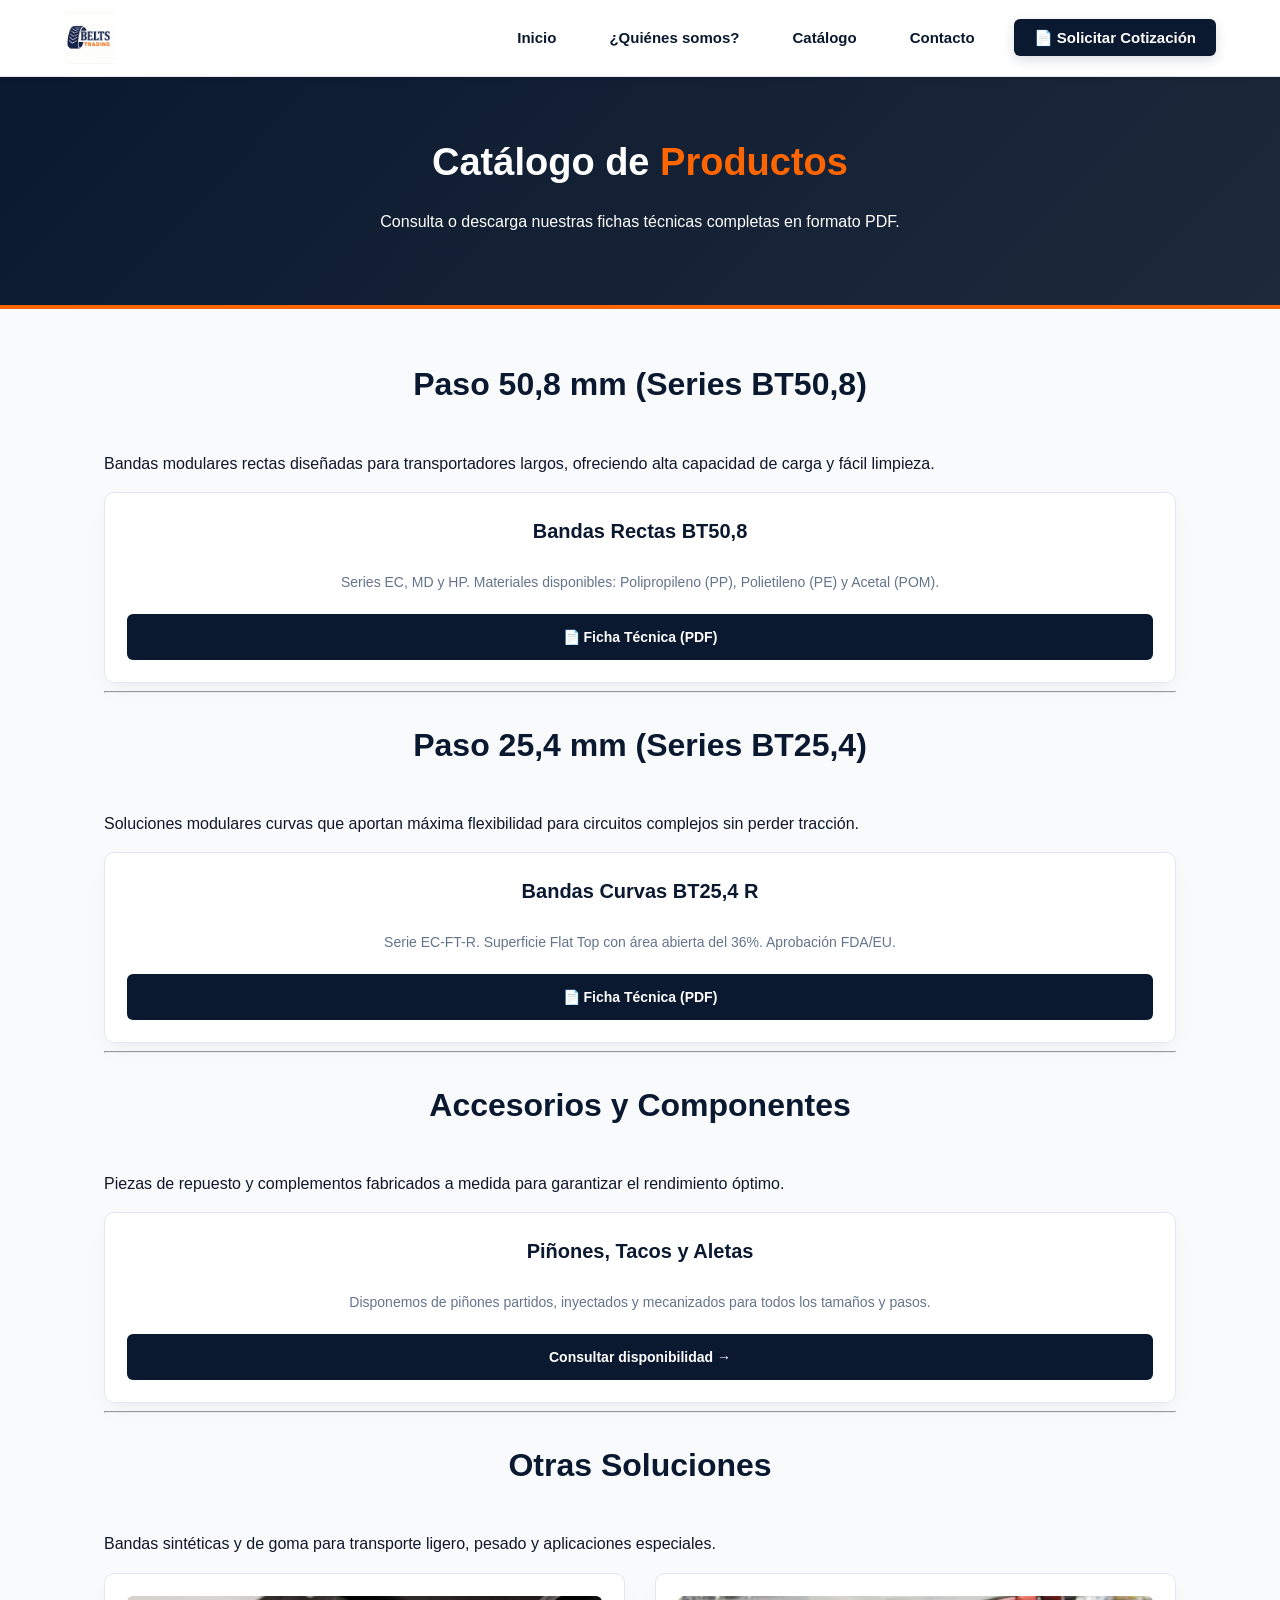
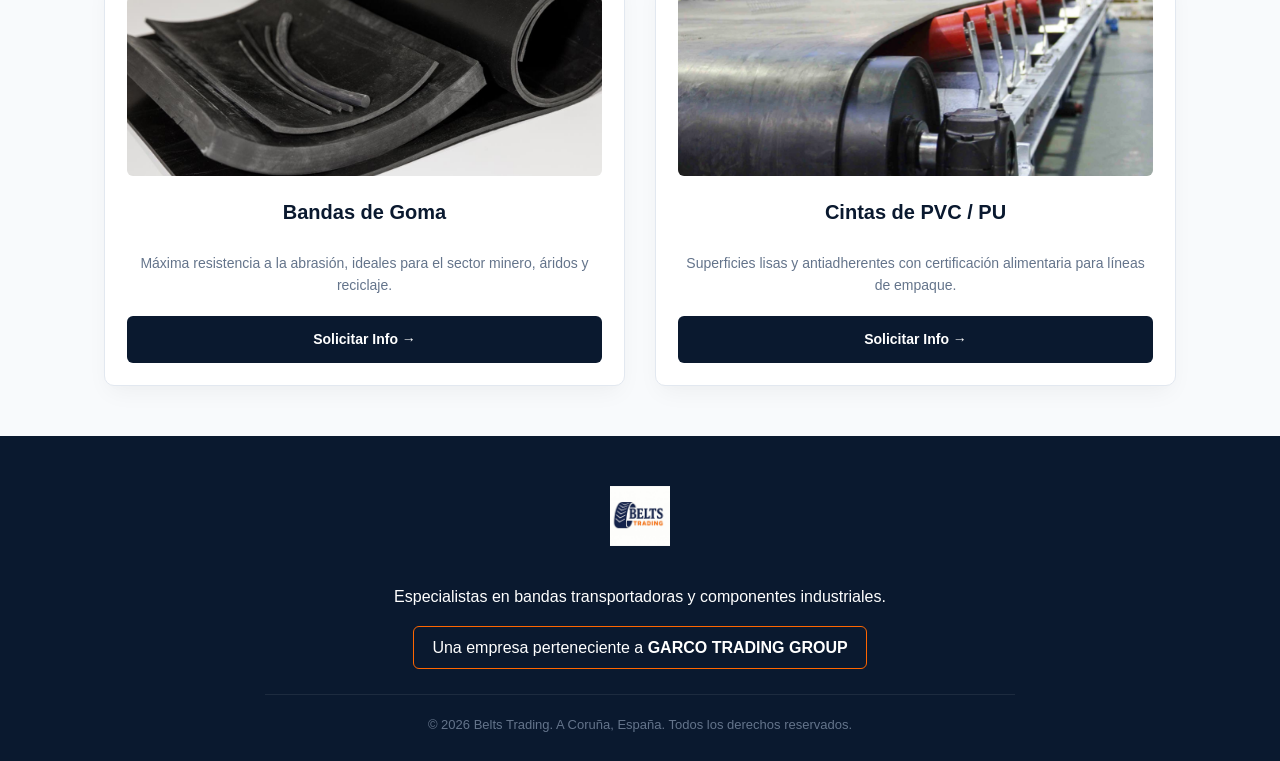
==== catalogo.html @ e022032a "add images" ====
<!DOCTYPE html>
<html lang="es">
<head>
    <meta charset="UTF-8">
    <meta name="viewport" content="width=device-width, initial-scale=1.0">
    <title>Catálogo | Belts Trading</title>
    <link rel="stylesheet" href="styles.css">
</head>
<body>

    <header id="cabecera">
        <a href="index.html" class="logo" title="Ir a Inicio">
            <img src="images/logo belts.jpeg" alt="Belts Trading - Ir a Inicio">
        </a>
        
        <button class="menu-toggle" id="menuToggle" aria-label="Abrir menú">☰</button>

        <nav id="navMenu">
            <ul>
                <li><a href="index.html">Inicio</a></li>
                <li><a href="nosotros.html">¿Quiénes somos?</a></li>
                <li><a href="catalogo.html">Catálogo</a></li>
                <li><a href="contacto.html">Contacto</a></li>
                <li><a href="contacto.html" class="btn-header">📄 Solicitar Cotización</a></li>
            </ul>
        </nav>
    </header>

    <div class="banner-interno">
        <h1>Catálogo de <span>Productos</span></h1>
        <p>Consulta o descarga nuestras fichas técnicas completas en formato PDF.</p>
    </div>

    <main class="contenedor-catalogo">
        
        <div class="seccion-categoria">
            <div class="cabecera-categoria">
                <h2>Paso <span>50,8 mm</span> (Series BT50,8)</h2>
                <p>Bandas modulares rectas diseñadas para transportadores largos, ofreciendo alta capacidad de carga y fácil limpieza.</p>
            </div>
            
            <div class="carrusel">
                <div class="tarjeta-categoria">
                    <div class="img-categoria" style="background-image: url('images/banda.jpg');"></div>
                    <h3>Bandas Rectas BT50,8</h3>
                    <p>Series EC, MD y HP. Materiales disponibles: Polipropileno (PP), Polietileno (PE) y Acetal (POM).</p>
                    <a href="pdf/BANDAS MODULARES RECTAS.pdf" target="_blank" class="btn-pdf">
                        📄 Ficha Técnica (PDF)
                    </a>
                </div>
            </div>
        </div>

        <hr class="separador-catalogo">

        <div class="seccion-categoria">
            <div class="cabecera-categoria">
                <h2>Paso <span>25,4 mm</span> (Series BT25,4)</h2>
                <p>Soluciones modulares curvas que aportan máxima flexibilidad para circuitos complejos sin perder tracción.</p>
            </div>
            
            <div class="carrusel">
                <div class="tarjeta-categoria">
                    <div class="img-categoria" style="background-image: url('images/nastri-curvilinei.jpg');"></div>
                    <h3>Bandas Curvas BT25,4 R</h3>
                    <p>Serie EC-FT-R. Superficie Flat Top con área abierta del 36%. Aprobación FDA/EU.</p>
                    <a href="pdf/CATALOGO BANDAS MODULARES CURVAS.pdf" target="_blank" class="btn-pdf">
                        📄 Ficha Técnica (PDF)
                    </a>
                </div>
            </div>
        </div>

        <hr class="separador-catalogo">

        <div class="seccion-categoria">
            <div class="cabecera-categoria">
                <h2>Accesorios y <span>Componentes</span></h2>
                <p>Piezas de repuesto y complementos fabricados a medida para garantizar el rendimiento óptimo.</p>
            </div>
            
            <div class="carrusel">
                <div class="tarjeta-categoria">
                    <div class="img-categoria" style="background-image: url('images/1651144392.jpg');"></div>
                    <h3>Piñones, Tacos y Aletas</h3>
                    <p>Disponemos de piñones partidos, inyectados y mecanizados para todos los tamaños y pasos.</p>
                    <a href="contacto.html" class="btn-pdf">Consultar disponibilidad &rarr;</a>
                </div>
            </div>
        </div>
        <hr class="separador-catalogo">

        <div class="seccion-categoria">
            <div class="cabecera-categoria">
                <h2>Otras <span>Soluciones</span></h2>
                <p>Bandas sintéticas y de goma para transporte ligero, pesado y aplicaciones especiales.</p>
            </div>
            
            <div class="carrusel">
                <div class="tarjeta-categoria">
                    <div class="contenedor-img-tarjeta">
                        <img src="images/image (6).jpeg" alt="Bandas Especiales 1">

                    </div>
                    <h3>Bandas de Goma</h3>
                    <p>Máxima resistencia a la abrasión, ideales para el sector minero, áridos y reciclaje.</p>
                    <a href="contacto.html" class="btn-pdf">Solicitar Info &rarr;</a>
                </div>

                <div class="tarjeta-categoria">
                    <div class="contenedor-img-tarjeta">
                        <img src="images/image (7).png" alt="Bandas Especiales 2">
                    </div>
                    <h3>Cintas de PVC / PU</h3>
                    <p>Superficies lisas y antiadherentes con certificación alimentaria para líneas de empaque.</p>
                    <a href="contacto.html" class="btn-pdf">Solicitar Info &rarr;</a>
                </div>
            </div>
        </div>

    </main>

    <script src="main.js"></script>

    <footer>
        <div class="footer-contenido">
            <div class="footer-logo">
                <img src="images/logo belts.jpeg" alt="Belts Trading Logo">
            </div>
            <p>Especialistas en bandas transportadoras y componentes industriales.</p>
            <div class="footer-garco">
                Una empresa perteneciente a <strong>GARCO TRADING GROUP</strong>
            </div>
            <div class="footer-legal">
                &copy; 2026 Belts Trading. A Coruña, España. Todos los derechos reservados.
            </div>
        </div>
    </footer>
</body>
</html>
---- styles.css ----
/* ==============================================
   BELTS TRADING - ESTILOS CORPORATIVOS B2B (2026)
   ============================================== */

/* 1. VARIABLES DE COLOR Y CONFIGURACIÓN GLOBAL */
:root {
    --azul-primario: #0a192f;
    --azul-secundario: #1e293b;
    --naranja: #ff6600;
    --naranja-hover: #e65c00;
    --verde-wa: #25D366;
    --verde-wa-hover: #128C7E;
    --gris-fondo: #f8fafc;
    --gris-card: #ffffff;
    --gris-borde: #e2e8f0;
    --texto-oscuro: #0f172a;
    --texto-mutado: #64748b;
    --sombra-suave: 0 10px 25px -5px rgba(0, 0, 0, 0.05), 0 8px 10px -6px rgba(0, 0, 0, 0.01);
    --sombra-tarjeta: 0 15px 30px -10px rgba(10, 25, 47, 0.08);
}

* {
    box-sizing: border-box;
}

html {
    scroll-behavior: smooth;
}

body {
    margin: 0;
    padding: 0;
    font-family: 'Segoe UI', -apple-system, BlinkMacSystemFont, Roboto, Oxygen, Ubuntu, Cantarell, sans-serif;
    background-color: var(--gris-fondo);
    color: var(--texto-oscuro);
    line-height: 1.6;
}

/* ==============================================
   2. CABECERA Y NAVEGACIÓN (HEADER)
   ============================================== */
header, #cabecera {
    background-color: #ffffff;
    position: sticky;
    top: 0;
    z-index: 1000;
    display: flex;
    justify-content: space-between;
    align-items: center;
    padding: 12px 5%;
    box-shadow: 0 2px 15px rgba(0, 0, 0, 0.06);
    border-bottom: 1px solid var(--gris-borde);
}

.logo {
    display: flex;
    align-items: center;
    text-decoration: none;
    outline: none;
}

.logo img {
    height: 52px;
    width: auto;
    object-fit: contain;
    border-radius: 4px;
    transition: transform 0.2s ease, opacity 0.2s ease;
}

.logo:hover img {
    transform: scale(1.03);
    opacity: 0.95;
}

nav ul {
    list-style: none;
    display: flex;
    gap: 25px;
    margin: 0;
    padding: 0;
    align-items: center;
}

nav a {
    text-decoration: none;
    color: var(--azul-primario);
    font-weight: 600;
    font-size: 15px;
    padding: 8px 14px;
    border-radius: 6px;
    transition: all 0.2s ease;
}

nav a:hover {
    color: var(--naranja);
    background-color: rgba(255, 102, 0, 0.06);
}

nav a.activo {
    color: var(--naranja);
    font-weight: 700;
    background-color: rgba(255, 102, 0, 0.08);
}

.btn-header {
    background-color: var(--azul-primario) !important;
    color: #ffffff !important;
    font-weight: 700 !important;
    padding: 10px 20px !important;
    border-radius: 6px;
    box-shadow: 0 4px 12px rgba(10, 25, 47, 0.15);
}

.btn-header:hover {
    background-color: var(--azul-secundario) !important;
    transform: translateY(-1px);
}

.menu-toggle {
    display: none;
    background: none;
    border: none;
    font-size: 26px;
    color: var(--azul-primario);
    cursor: pointer;
}

/* ==============================================
   3. SECCIÓN HERO / BANNER PRINCIPAL DINÁMICO
   ============================================== */
.hero {
    position: relative;
    background-color: var(--azul-primario);
    background-image: linear-gradient(135deg, rgba(10, 25, 47, 0.90) 0%, rgba(10, 25, 47, 0.65) 100%), url('images/ChatGPT Image 30 jul 2026, 13_36_17.png');
    background-size: cover;
    background-position: center;
    background-repeat: no-repeat;
    color: #ffffff;
    padding: 110px 5%;
    min-height: 520px;
    display: flex;
    align-items: center;
    box-shadow: inset 0 10px 20px rgba(0, 0, 0, 0.3);
}

.hero-contenido {
    max-width: 750px;
    position: relative;
    z-index: 2;
}

.hero h1 {
    font-size: 44px;
    font-weight: 800;
    margin: 0 0 20px 0;
    line-height: 1.2;
    letter-spacing: -0.5px;
    text-shadow: 0 2px 4px rgba(0, 0, 0, 0.3);
}

.hero h1 span {
    color: var(--naranja);
}

.hero p {
    font-size: 18px;
    margin-bottom: 35px;
    color: #e2e8f0;
    line-height: 1.6;
    text-shadow: 0 1px 2px rgba(0, 0, 0, 0.3);
}

.botones-hero {
    display: flex;
    gap: 15px;
    flex-wrap: wrap;
}

/* ==============================================
   4. BOTONES GLOBALES Y BANNER INTERNO
   ============================================== */
.btn-principal {
    background-color: var(--naranja);
    color: #ffffff;
    font-weight: 700;
    font-size: 16px;
    padding: 14px 28px;
    border-radius: 8px;
    text-decoration: none;
    transition: all 0.25s ease;
    box-shadow: 0 4px 15px rgba(255, 102, 0, 0.25);
    display: inline-block;
    border: none;
    cursor: pointer;
}

.btn-principal:hover {
    background-color: var(--naranja-hover);
    transform: translateY(-2px);
    box-shadow: 0 6px 20px rgba(255, 102, 0, 0.35);
}

.btn-secundario {
    background-color: transparent;
    color: #ffffff;
    border: 2px solid #ffffff;
    padding: 12px 28px;
    font-weight: 700;
    border-radius: 8px;
    text-decoration: none;
    transition: all 0.25s ease;
    display: inline-block;
}

.btn-secundario:hover {
    background-color: rgba(255, 255, 255, 0.12);
}

.banner-interno {
    background: linear-gradient(135deg, var(--azul-primario) 0%, var(--azul-secundario) 100%);
    color: #ffffff;
    text-align: center;
    padding: 55px 20px;
    border-bottom: 4px solid var(--naranja);
}

.banner-interno h1 {
    font-size: 38px;
    font-weight: 800;
    margin: 0 0 10px 0;
}

.banner-interno h1 span {
    color: var(--naranja);
}

/* ==============================================
   5. CARACTERÍSTICAS (SERVICIOS)
   ============================================== */
.caracteristicas {
    display: grid;
    grid-template-columns: repeat(auto-fit, minmax(250px, 1fr));
    gap: 25px;
    padding: 60px 5%;
    max-width: 1200px;
    margin: 0 auto;
}

.feature-box {
    background: #ffffff;
    padding: 30px;
    border-radius: 10px;
    box-shadow: var(--sombra-suave);
    border-top: 4px solid var(--naranja);
    border: 1px solid var(--gris-borde);
    text-align: center;
    transition: transform 0.3s ease;
}

.feature-box:hover {
    transform: translateY(-5px);
}

.feature-box h3 {
    color: var(--azul-primario);
    font-size: 20px;
    margin-top: 0;
    margin-bottom: 12px;
}

.feature-box p {
    color: var(--texto-mutado);
    margin: 0;
    font-size: 15px;
}

/* ==============================================
   6. CATÁLOGO Y TARJETAS DE IMÁGENES
   ============================================== */
.catalogo-destacado, .contenedor-catalogo {
    max-width: 1200px;
    margin: 50px auto;
    padding: 0 5%;
}

.catalogo-destacado h2, .cabecera-categoria h2 {
    color: var(--azul-primario);
    font-size: 32px;
    font-weight: 800;
    text-align: center;
    margin-bottom: 40px;
}

.carrusel {
    display: grid;
    grid-template-columns: repeat(auto-fit, minmax(260px, 1fr));
    gap: 30px;
}

.tarjeta-categoria {
    background: #ffffff;
    border: 1px solid var(--gris-borde);
    border-radius: 10px;
    padding: 22px;
    box-shadow: var(--sombra-suave);
    display: flex;
    flex-direction: column;
    text-align: center;
    transition: all 0.3s ease;
}

.tarjeta-categoria:hover {
    transform: translateY(-6px);
    box-shadow: var(--sombra-tarjeta);
}

.contenedor-img-tarjeta {
    width: 100%;
    height: 180px;
    border-radius: 6px;
    overflow: hidden;
    background-color: var(--gris-fondo);
    margin-bottom: 20px;
}

.contenedor-img-tarjeta img {
    width: 100%;
    height: 100%;
    object-fit: cover;
    transition: transform 0.3s ease;
}

.tarjeta-categoria:hover .contenedor-img-tarjeta img {
    transform: scale(1.05);
}

.tarjeta-categoria h3 {
    color: var(--azul-primario);
    font-size: 20px;
    margin: 0 0 10px 0;
}

.tarjeta-categoria p {
    color: var(--texto-mutado);
    font-size: 14px;
    flex-grow: 1;
    margin-bottom: 20px;
}

.btn-pdf {
    display: inline-block;
    background-color: var(--azul-primario);
    color: #ffffff;
    padding: 12px 18px;
    border-radius: 6px;
    text-decoration: none;
    font-weight: 700;
    font-size: 14px;
    transition: background-color 0.25s ease;
}

.btn-pdf:hover {
    background-color: var(--naranja);
}

/* ==============================================
   7. CONTACTO (FORMULARIO E INFO)
   ============================================== */
.contenedor-contacto {
    max-width: 1150px;
    margin: 50px auto;
    padding: 0 20px;
    display: grid;
    grid-template-columns: 1fr 1.15fr;
    gap: 40px;
}

.info-contacto, .formulario-contacto {
    background: #ffffff;
    padding: 35px;
    border-radius: 12px;
    border: 1px solid var(--gris-borde);
    box-shadow: var(--sombra-suave);
}

.info-contacto h2, .formulario-contacto h2 {
    color: var(--azul-primario);
    margin-top: 0;
}

.lista-contacto li {
    padding: 12px 16px;
    background-color: var(--gris-fondo);
    border-radius: 8px;
    margin-bottom: 14px;
    list-style: none;
}

.btn-whatsapp {
    display: block;
    background-color: var(--verde-wa);
    color: #ffffff;
    text-align: center;
    padding: 15px;
    border-radius: 8px;
    text-decoration: none;
    font-weight: bold;
    margin-top: 20px;
}

.grupo-input {
    margin-bottom: 20px;
}

.grupo-input label {
    display: block;
    font-weight: bold;
    margin-bottom: 8px;
    color: var(--azul-primario);
}

.grupo-input input, .grupo-input textarea {
    width: 100%;
    padding: 14px;
    border: 1.5px solid var(--gris-borde);
    border-radius: 8px;
    font-family: inherit;
}

/* ==============================================
   8. PIE DE PÁGINA (FOOTER)
   ============================================== */
footer {
    background-color: var(--azul-primario);
    color: #ffffff;
    text-align: center;
    padding: 50px 20px 25px 20px;
    margin-top: 50px;
}

.footer-contenido {
    max-width: 750px;
    margin: 0 auto;
}

.footer-logo img {
    height: 60px;
    margin-bottom: 15px;
}

.footer-garco {
    display: inline-block;
    border: 1px solid var(--naranja);
    padding: 8px 18px;
    border-radius: 6px;
    margin-bottom: 25px;
}

.footer-garco strong {
    color: #ffffff;
}

.footer-legal {
    border-top: 1px solid rgba(255, 255, 255, 0.08);
    padding-top: 20px;
    font-size: 13px;
    color: #64748b;
}

/* ==============================================
   9. RESPONSIVE (MÓVILES)
   ============================================== */
@media (max-width: 768px) {
    .menu-toggle { display: block; }
    
    nav {
        display: none;
        position: absolute;
        top: 100%;
        left: 0;
        width: 100%;
        background-color: #ffffff;
        padding: 20px 0;
        box-shadow: 0 10px 20px rgba(0,0,0,0.1);
    }
    
    nav.activo { display: block; }
    nav ul { flex-direction: column; gap: 15px; }
    
    .hero { padding: 60px 20px; text-align: center; }
    .hero h1 { font-size: 32px; }
    .botones-hero { justify-content: center; }
    
    .contenedor-contacto { grid-template-columns: 1fr; }
}
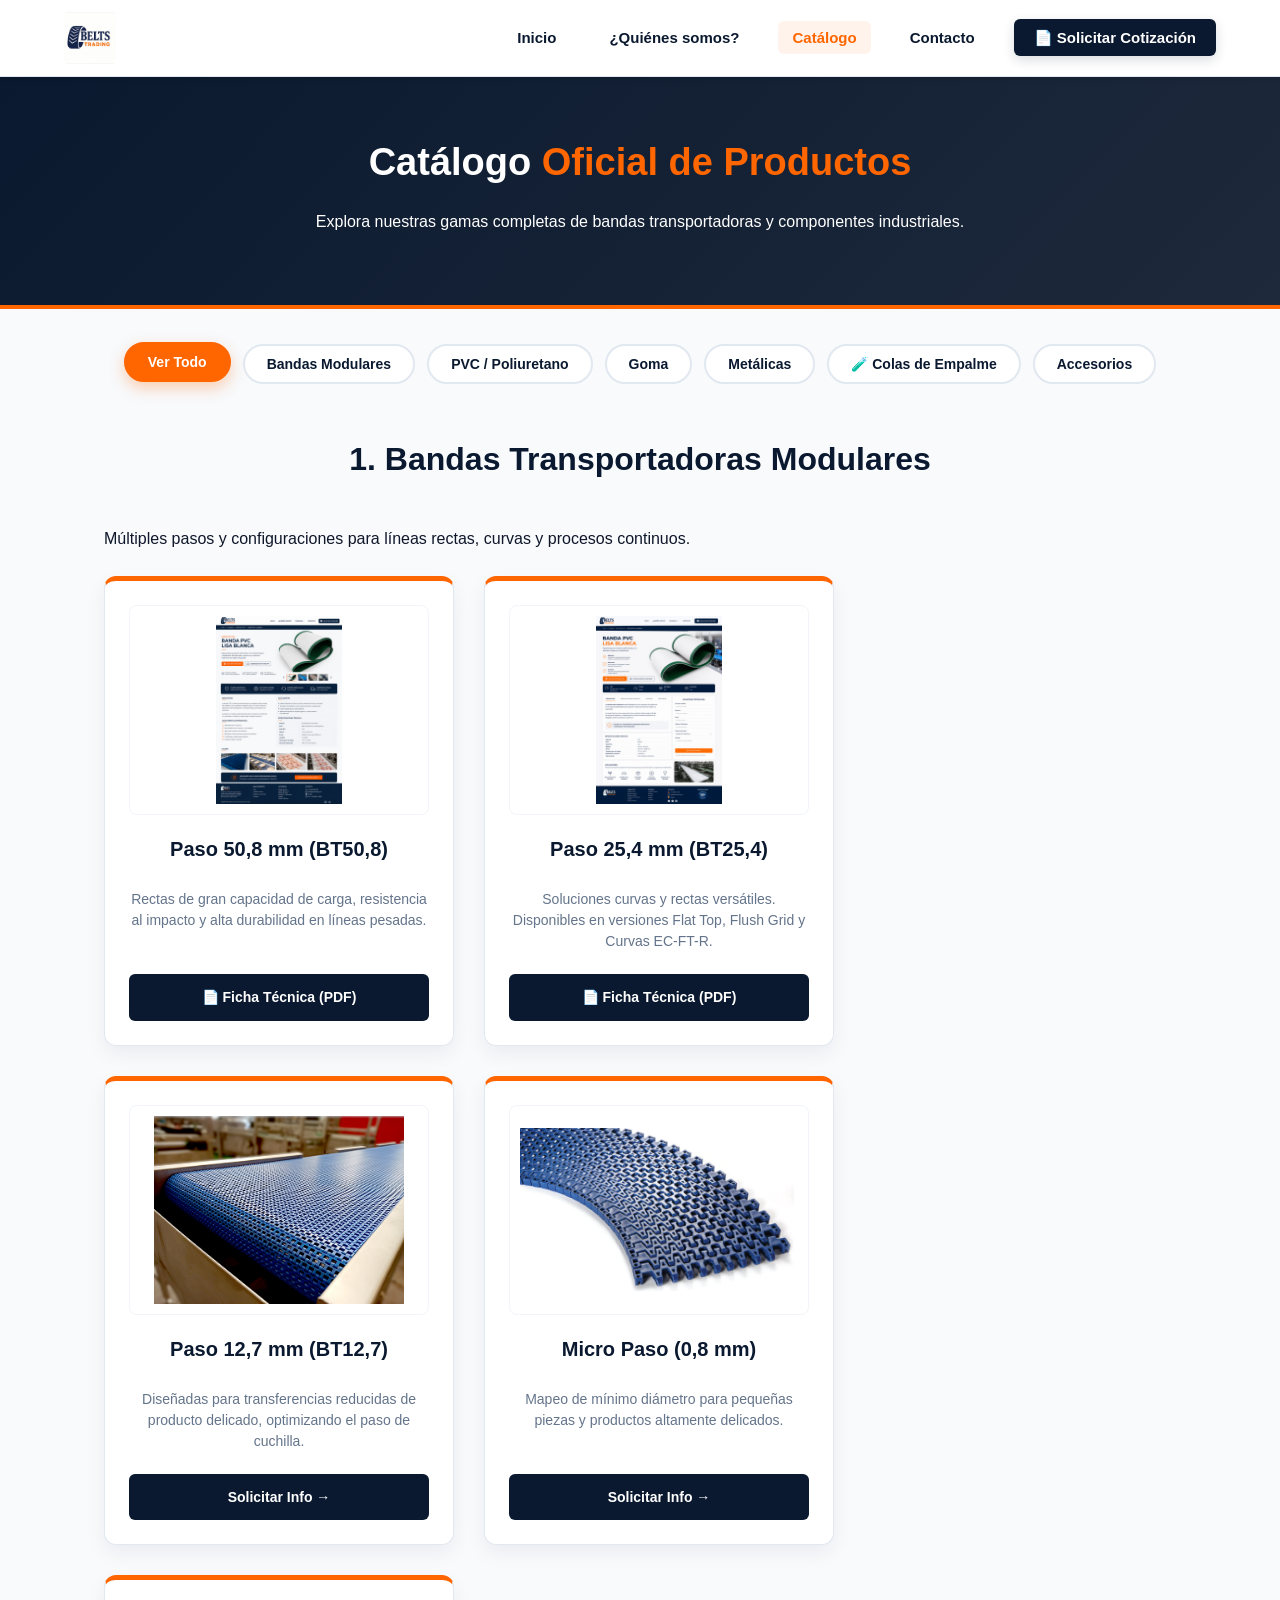
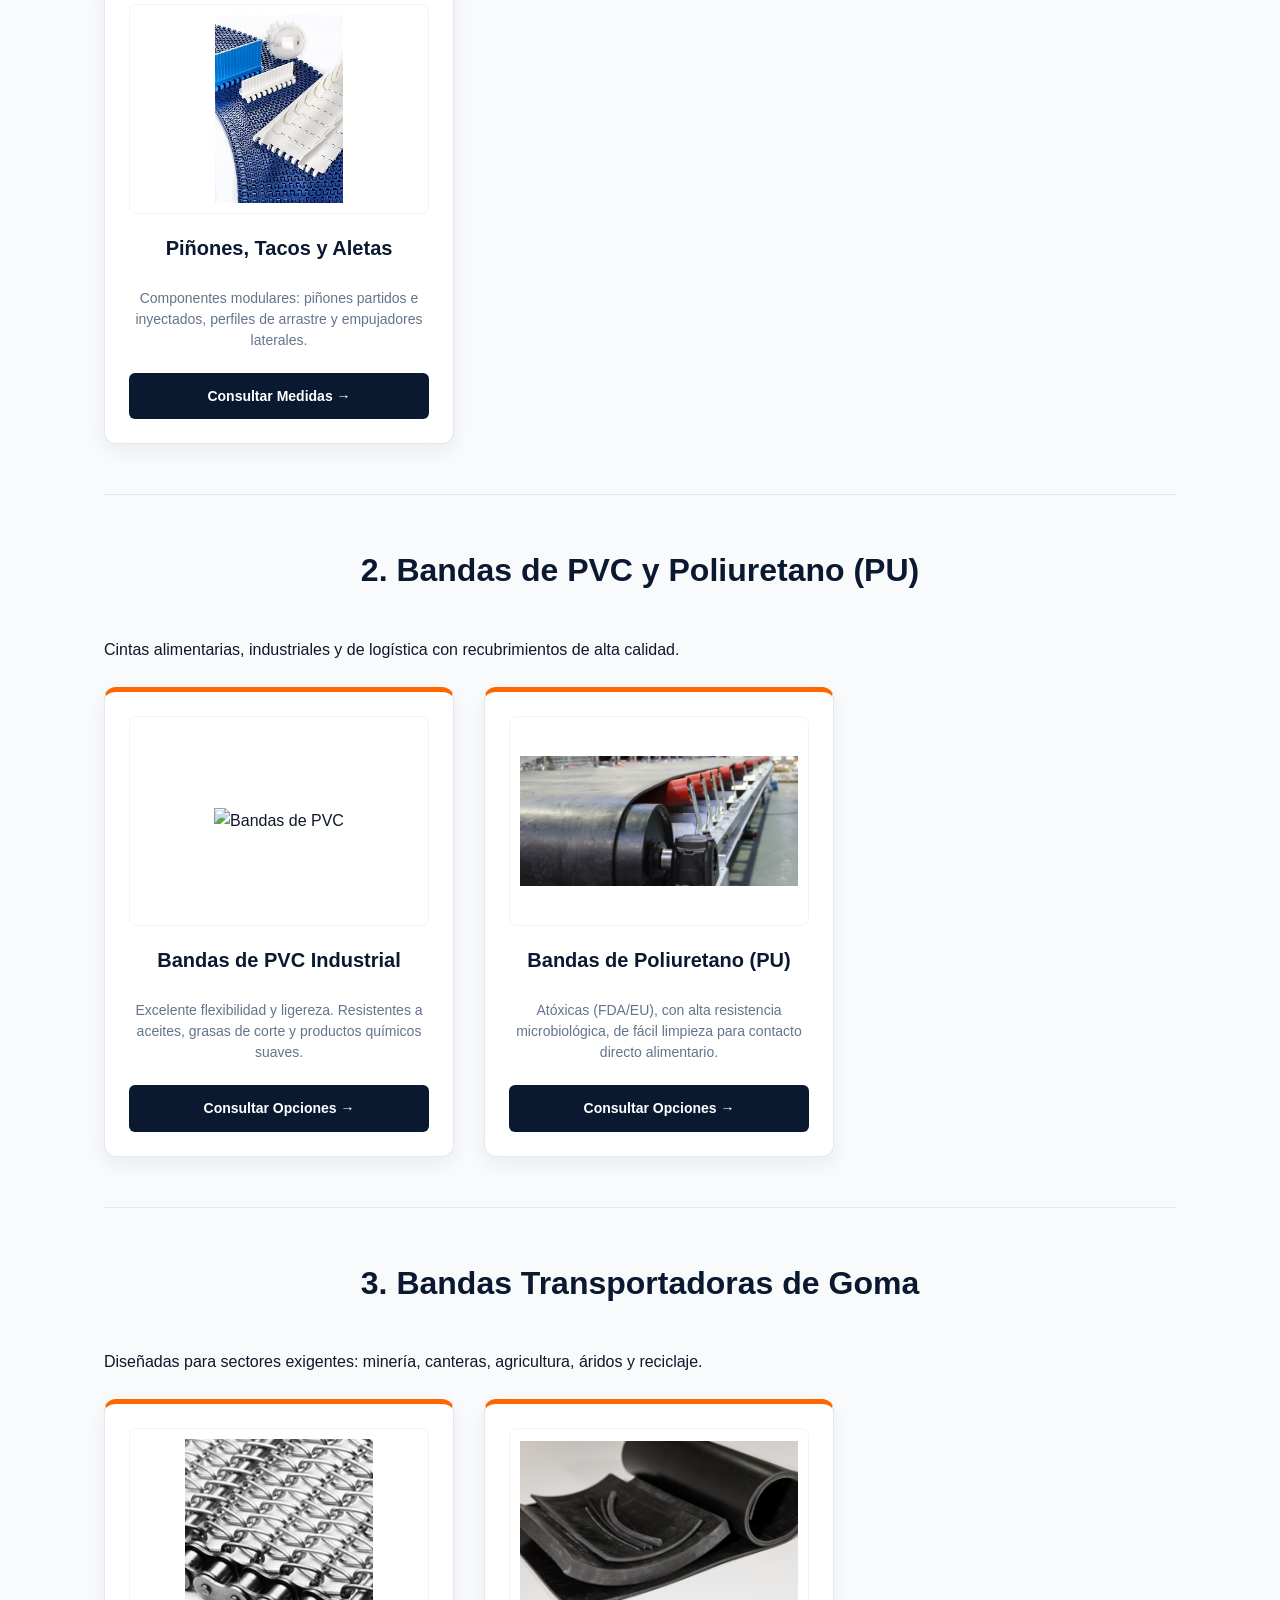
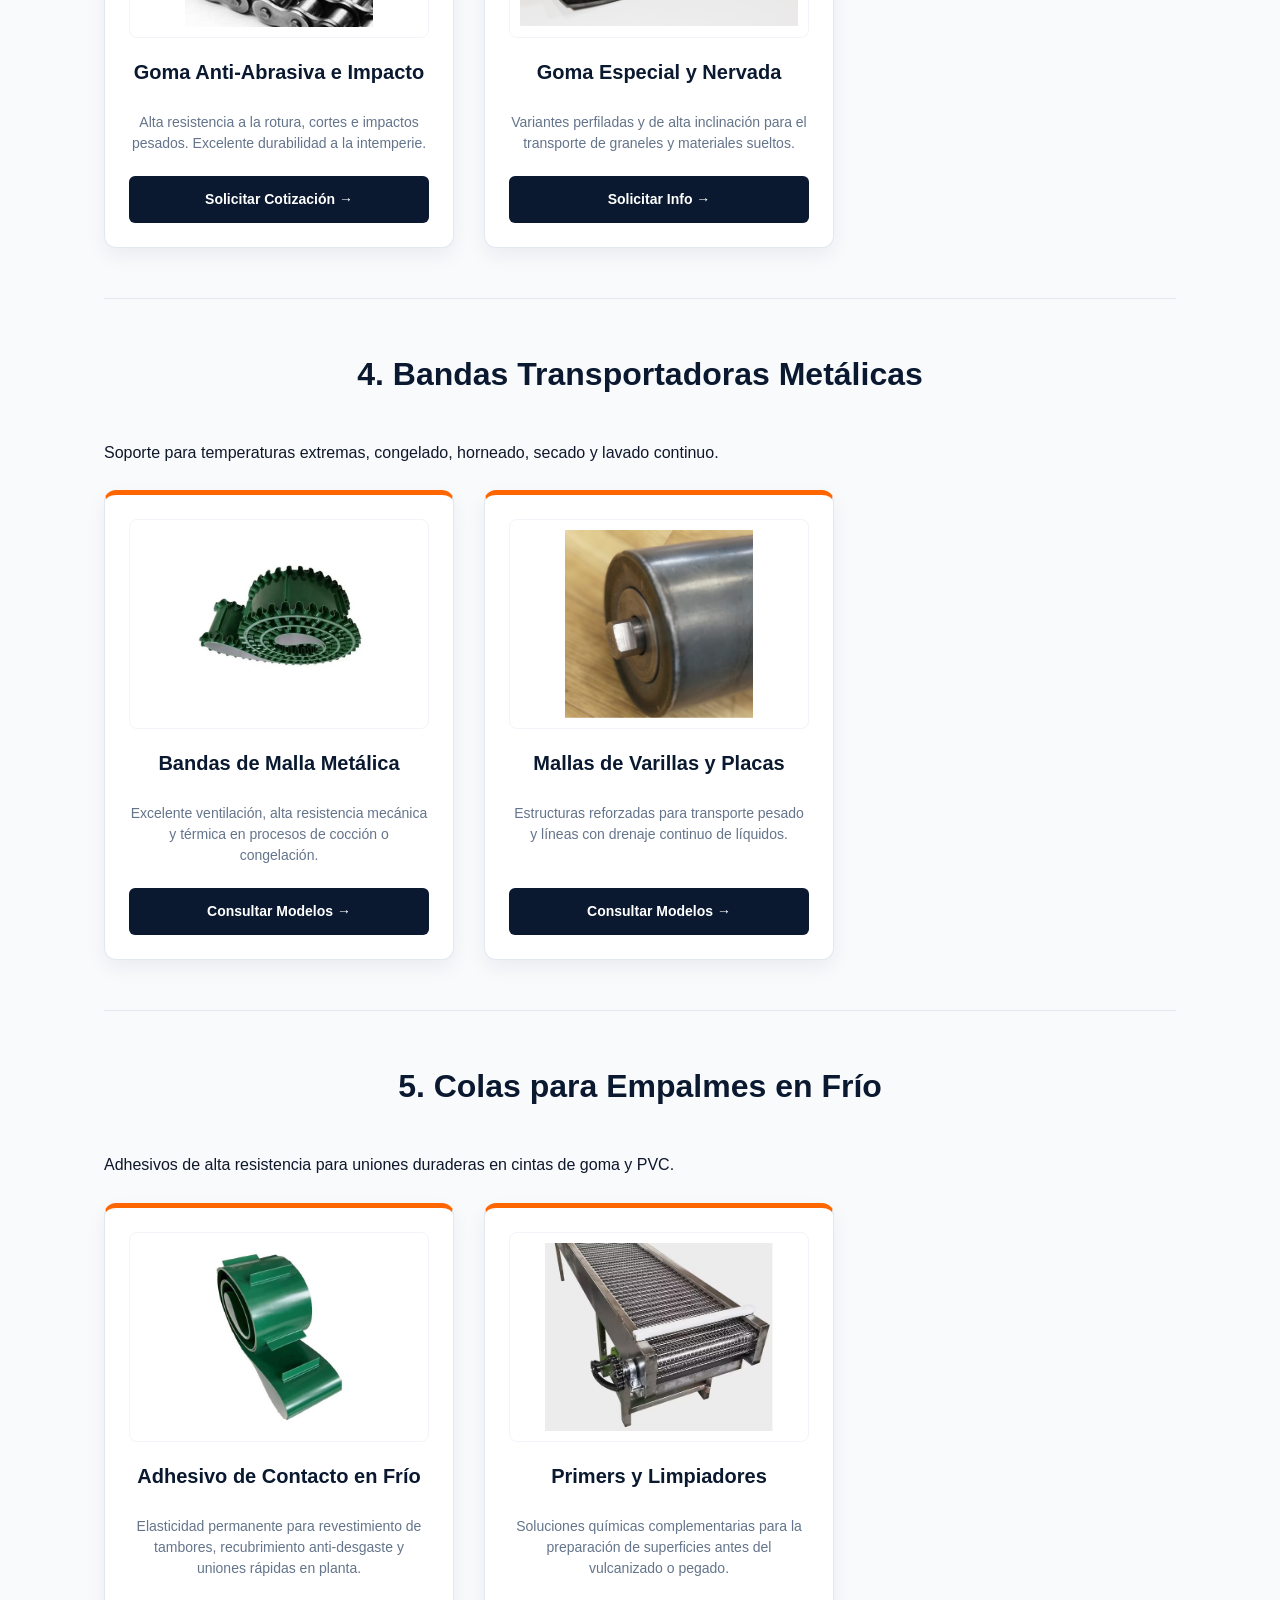
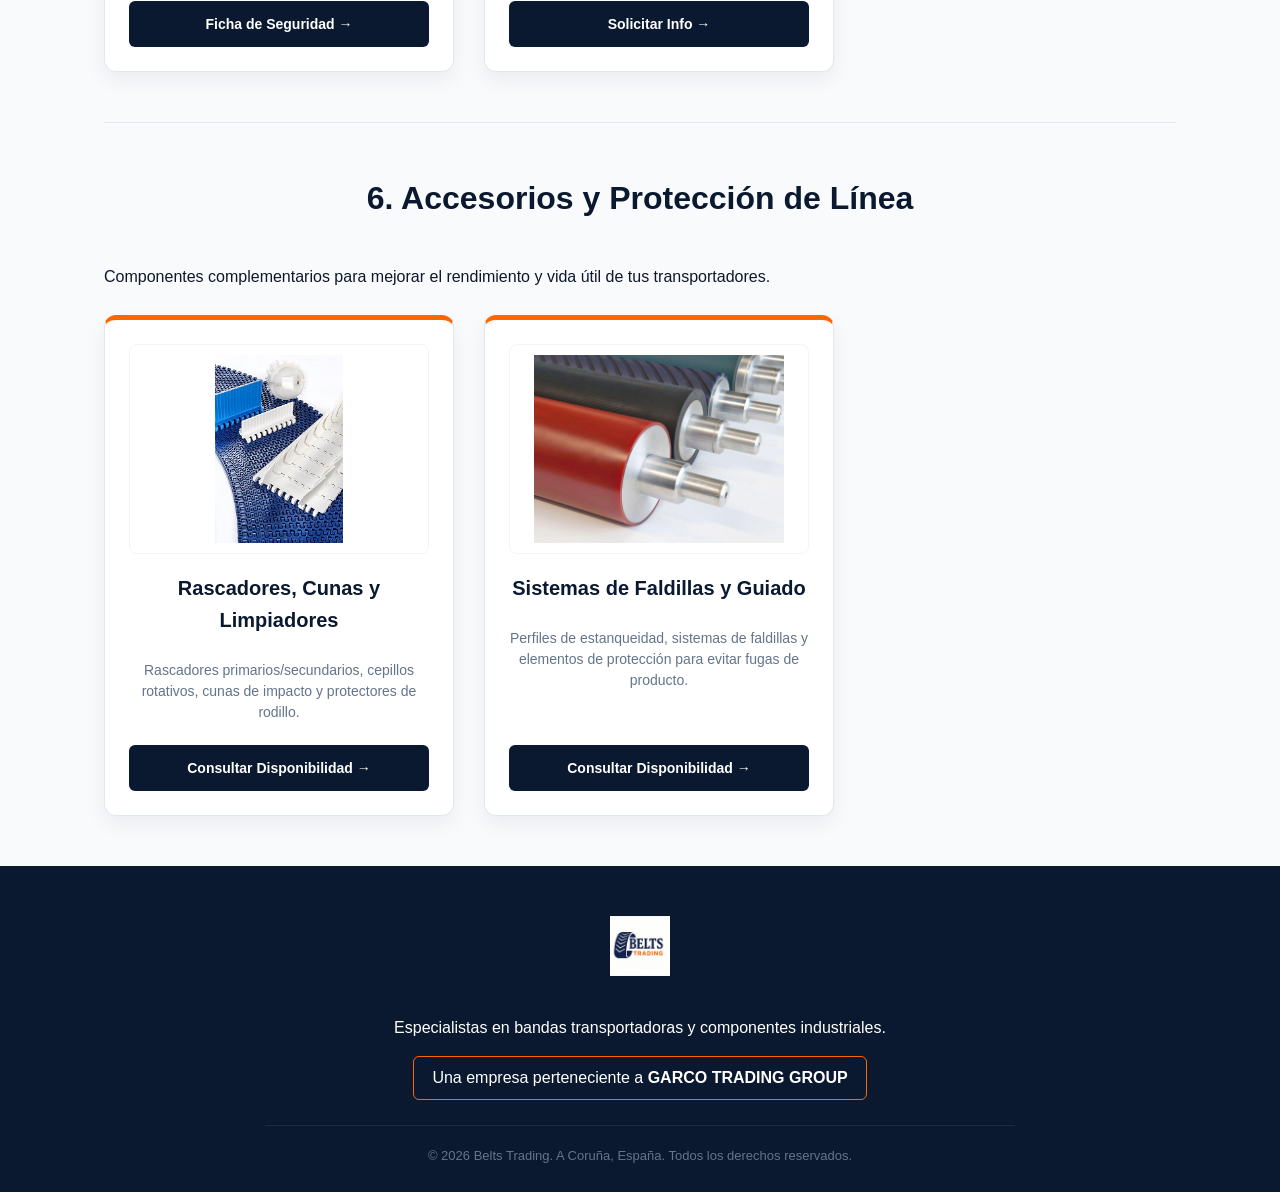
==== commit 363f3afc: "reajuste de todas las imagenes en el catalogo y impuesto mapa" ====
--- a/catalogo.html
+++ b/catalogo.html
@@ -3,14 +3,163 @@
 <head>
     <meta charset="UTF-8">
     <meta name="viewport" content="width=device-width, initial-scale=1.0">
-    <title>Catálogo | Belts Trading</title>
+    <title>Catálogo Oficial | Belts Trading</title>
     <link rel="stylesheet" href="styles.css">
+    <style>
+        /* ==============================================
+           ESTILOS EXCLUSIVOS DEL CATÁLOGO CORPORATIVO
+           ============================================== */
+        
+        /* Botones de Filtrado / Pestañas */
+        .selector-categorias {
+            display: flex;
+            justify-content: center;
+            gap: 12px;
+            flex-wrap: wrap;
+            margin: 35px auto 25px auto;
+            max-width: 1200px;
+            padding: 0 20px;
+        }
+
+        .btn-categoria {
+            background-color: #ffffff;
+            color: #0a192f;
+            border: 2px solid #e2e8f0;
+            padding: 10px 22px;
+            border-radius: 30px;
+            font-weight: 700;
+            font-size: 14px;
+            cursor: pointer;
+            transition: all 0.25s ease;
+        }
+
+        .btn-categoria:hover, .btn-categoria.activo {
+            background-color: #ff6600;
+            color: #ffffff;
+            border-color: #ff6600;
+            box-shadow: 0 6px 16px rgba(255, 102, 0, 0.3);
+            transform: translateY(-2px);
+        }
+
+        /* Animación y Ocultación de Secciones */
+        .bloque-catalogo {
+            display: none;
+            animation: fadeIn 0.4s ease-in-out;
+        }
+
+        .bloque-catalogo.activo {
+            display: block;
+        }
+
+        @keyframes fadeIn {
+            from { opacity: 0; transform: translateY(12px); }
+            to { opacity: 1; transform: translateY(0); }
+        }
+
+        /* Rejilla de Tarjetas Equilibrada */
+        .grid-pasos {
+            display: grid;
+            grid-template-columns: repeat(auto-fill, minmax(280px, 350px));
+            gap: 30px;
+            margin-top: 25px;
+            justify-content: start;
+        }
+
+        /* Tarjetas de Categoría con Estilo del Logo (Azul Marino + Naranja) */
+        .tarjeta-categoria {
+            background: #ffffff;
+            border: 1px solid #e2e8f0;
+            border-top: 5px solid #ff6600; /* Línea Naranja Corporativa */
+            border-radius: 12px;
+            padding: 24px;
+            box-shadow: 0 8px 20px rgba(10, 25, 47, 0.06);
+            display: flex;
+            flex-direction: column;
+            justify-content: space-between;
+            transition: all 0.3s ease;
+        }
+
+        .tarjeta-categoria:hover {
+            transform: translateY(-6px);
+            box-shadow: 0 12px 28px rgba(10, 25, 47, 0.12);
+            border-color: #cbd5e1;
+            border-top-color: #ff6600;
+        }
+
+        /* Contenedor de Imagen Limpio (Muestra la foto 100% completa) */
+        .contenedor-img-tarjeta {
+            width: 100%;
+            height: 210px; 
+            border-radius: 8px;
+            overflow: hidden;
+            background-color: #ffffff; /* Fondo blanco limpio para dibujos y fotos */
+            margin-bottom: 18px;
+            display: flex;
+            align-items: center;
+            justify-content: center;
+            border: 1px solid #f1f5f9;
+            padding: 10px;
+            box-sizing: border-box;
+        }
+
+        .contenedor-img-tarjeta img {
+            max-width: 100%;
+            max-height: 100%;
+            width: auto;
+            height: auto;
+            object-fit: contain; /* ENCUADRE PERFECTO: No corta las fotos */
+            transition: transform 0.3s ease;
+        }
+
+        .tarjeta-categoria:hover .contenedor-img-tarjeta img {
+            transform: scale(1.04);
+        }
+
+        .tarjeta-categoria h3 {
+            color: #0a192f;
+            font-size: 20px;
+            font-weight: 700;
+            margin: 0 0 10px 0;
+        }
+
+        .tarjeta-categoria p {
+            color: #64748b;
+            font-size: 14px;
+            line-height: 1.5;
+            flex-grow: 1;
+            margin-bottom: 22px;
+        }
+
+        .btn-pdf {
+            display: inline-block;
+            background-color: #0a192f;
+            color: #ffffff;
+            padding: 12px 18px;
+            border-radius: 6px;
+            text-decoration: none;
+            font-weight: 700;
+            font-size: 14px;
+            text-align: center;
+            transition: background-color 0.25s ease;
+        }
+
+        .btn-pdf:hover {
+            background-color: #ff6600;
+        }
+
+        .separador-catalogo {
+            border: 0;
+            height: 1px;
+            background-color: #e2e8f0;
+            margin: 50px 0;
+        }
+    </style>
 </head>
 <body>
 
     <header id="cabecera">
         <a href="index.html" class="logo" title="Ir a Inicio">
-            <img src="images/logo belts.jpeg" alt="Belts Trading - Ir a Inicio">
+            <img src="images/logo belts.jpeg" alt="Belts Trading Logo">
         </a>
         
         <button class="menu-toggle" id="menuToggle" aria-label="Abrir menú">☰</button>
@@ -19,7 +168,7 @@
             <ul>
                 <li><a href="index.html">Inicio</a></li>
                 <li><a href="nosotros.html">¿Quiénes somos?</a></li>
-                <li><a href="catalogo.html">Catálogo</a></li>
+                <li><a href="catalogo.html" class="activo">Catálogo</a></li>
                 <li><a href="contacto.html">Contacto</a></li>
                 <li><a href="contacto.html" class="btn-header">📄 Solicitar Cotización</a></li>
             </ul>
@@ -27,105 +176,247 @@
     </header>
 
     <div class="banner-interno">
-        <h1>Catálogo de <span>Productos</span></h1>
-        <p>Consulta o descarga nuestras fichas técnicas completas en formato PDF.</p>
+        <h1>Catálogo <span>Oficial de Productos</span></h1>
+        <p>Explora nuestras gamas completas de bandas transportadoras y componentes industriales.</p>
     </div>
 
+    <div class="selector-categorias">
+        <button class="btn-categoria activo" onclick="filtrarCategoria('todas')">Ver Todo</button>
+        <button class="btn-categoria" onclick="filtrarCategoria('modulares')"> Bandas Modulares</button>
+        <button class="btn-categoria" onclick="filtrarCategoria('pvc-pu')">PVC / Poliuretano</button>
+        <button class="btn-categoria" onclick="filtrarCategoria('goma')"> Goma</button>
+        <button class="btn-categoria" onclick="filtrarCategoria('metalicas')"> Metálicas</button>
+        <button class="btn-categoria" onclick="filtrarCategoria('colas')">🧪 Colas de Empalme</button>
+        <button class="btn-categoria" onclick="filtrarCategoria('accesorios')"> Accesorios</button>
+    </div>
+
     <main class="contenedor-catalogo">
-        
-        <div class="seccion-categoria">
-            <div class="cabecera-categoria">
-                <h2>Paso <span>50,8 mm</span> (Series BT50,8)</h2>
-                <p>Bandas modulares rectas diseñadas para transportadores largos, ofreciendo alta capacidad de carga y fácil limpieza.</p>
-            </div>
-            
-            <div class="carrusel">
-                <div class="tarjeta-categoria">
-                    <div class="img-categoria" style="background-image: url('images/banda.jpg');"></div>
-                    <h3>Bandas Rectas BT50,8</h3>
-                    <p>Series EC, MD y HP. Materiales disponibles: Polipropileno (PP), Polietileno (PE) y Acetal (POM).</p>
-                    <a href="pdf/BANDAS MODULARES RECTAS.pdf" target="_blank" class="btn-pdf">
-                        📄 Ficha Técnica (PDF)
-                    </a>
-                </div>
-            </div>
-        </div>
-
-        <hr class="separador-catalogo">
-
-        <div class="seccion-categoria">
-            <div class="cabecera-categoria">
-                <h2>Paso <span>25,4 mm</span> (Series BT25,4)</h2>
-                <p>Soluciones modulares curvas que aportan máxima flexibilidad para circuitos complejos sin perder tracción.</p>
-            </div>
-            
-            <div class="carrusel">
-                <div class="tarjeta-categoria">
-                    <div class="img-categoria" style="background-image: url('images/nastri-curvilinei.jpg');"></div>
-                    <h3>Bandas Curvas BT25,4 R</h3>
-                    <p>Serie EC-FT-R. Superficie Flat Top con área abierta del 36%. Aprobación FDA/EU.</p>
-                    <a href="pdf/CATALOGO BANDAS MODULARES CURVAS.pdf" target="_blank" class="btn-pdf">
-                        📄 Ficha Técnica (PDF)
-                    </a>
-                </div>
-            </div>
-        </div>
-
-        <hr class="separador-catalogo">
-
-        <div class="seccion-categoria">
-            <div class="cabecera-categoria">
-                <h2>Accesorios y <span>Componentes</span></h2>
-                <p>Piezas de repuesto y complementos fabricados a medida para garantizar el rendimiento óptimo.</p>
-            </div>
-            
-            <div class="carrusel">
-                <div class="tarjeta-categoria">
-                    <div class="img-categoria" style="background-image: url('images/1651144392.jpg');"></div>
+
+        <section id="modulares" class="bloque-catalogo todas modulares activo">
+            <div class="cabecera-categoria">
+                <h2>1. Bandas Transportadoras <span>Modulares</span></h2>
+                <p>Múltiples pasos y configuraciones para líneas rectas, curvas y procesos continuos.</p>
+            </div>
+
+            <div class="grid-pasos">
+                <div class="tarjeta-categoria">
+                    <div class="contenedor-img-tarjeta">
+                        <img src="images/21 jul 2026, 12_13_15.png" alt="Paso 50,8 mm">
+                    </div>
+                    <h3>Paso 50,8 mm (BT50,8)</h3>
+                    <p>Rectas de gran capacidad de carga, resistencia al impacto y alta durabilidad en líneas pesadas.</p>
+                    <a href="pdf/BANDAS MODULARES RECTAS.pdf" target="_blank" class="btn-pdf">📄 Ficha Técnica (PDF)</a>
+                </div>
+
+                <div class="tarjeta-categoria">
+                    <div class="contenedor-img-tarjeta">
+                        <img src="images/21 jul 2026, 12_13_22.png" alt="Paso 25,4 mm">
+                    </div>
+                    <h3>Paso 25,4 mm (BT25,4)</h3>
+                    <p>Soluciones curvas y rectas versátiles. Disponibles en versiones Flat Top, Flush Grid y Curvas EC-FT-R.</p>
+                    <a href="pdf/CATALOGO BANDAS MODULARES CURVAS.pdf" target="_blank" class="btn-pdf">📄 Ficha Técnica (PDF)</a>
+                </div>
+
+                <div class="tarjeta-categoria">
+                    <div class="contenedor-img-tarjeta">
+                        <img src="images/banda.jpg" alt="Paso 12,7 mm">
+                    </div>
+                    <h3>Paso 12,7 mm (BT12,7)</h3>
+                    <p>Diseñadas para transferencias reducidas de producto delicado, optimizando el paso de cuchilla.</p>
+                    <a href="contacto.html" class="btn-pdf">Solicitar Info &rarr;</a>
+                </div>
+
+                <div class="tarjeta-categoria">
+                    <div class="contenedor-img-tarjeta">
+                        <img src="images/nastri-curvilinei.jpg" alt="Micro Paso">
+                    </div>
+                    <h3>Micro Paso (0,8 mm)</h3>
+                    <p>Mapeo de mínimo diámetro para pequeñas piezas y productos altamente delicados.</p>
+                    <a href="contacto.html" class="btn-pdf">Solicitar Info &rarr;</a>
+                </div>
+
+                <div class="tarjeta-categoria">
+                    <div class="contenedor-img-tarjeta">
+                        <img src="images/1651144392.jpg" alt="Piñones, Tacos y Aletas">
+                    </div>
                     <h3>Piñones, Tacos y Aletas</h3>
-                    <p>Disponemos de piñones partidos, inyectados y mecanizados para todos los tamaños y pasos.</p>
-                    <a href="contacto.html" class="btn-pdf">Consultar disponibilidad &rarr;</a>
-                </div>
-            </div>
-        </div>
-        <hr class="separador-catalogo">
-
-        <div class="seccion-categoria">
-            <div class="cabecera-categoria">
-                <h2>Otras <span>Soluciones</span></h2>
-                <p>Bandas sintéticas y de goma para transporte ligero, pesado y aplicaciones especiales.</p>
-            </div>
-            
-            <div class="carrusel">
-                <div class="tarjeta-categoria">
-                    <div class="contenedor-img-tarjeta">
-                        <img src="images/image (6).jpeg" alt="Bandas Especiales 1">
-
-                    </div>
-                    <h3>Bandas de Goma</h3>
-                    <p>Máxima resistencia a la abrasión, ideales para el sector minero, áridos y reciclaje.</p>
+                    <p>Componentes modulares: piñones partidos e inyectados, perfiles de arrastre y empujadores laterales.</p>
+                    <a href="contacto.html" class="btn-pdf">Consultar Medidas &rarr;</a>
+                </div>
+            </div>
+            <hr class="separador-catalogo">
+        </section>
+
+        <section id="pvc-pu" class="bloque-catalogo todas pvc-pu activo">
+            <div class="cabecera-categoria">
+                <h2>2. Bandas de <span>PVC y Poliuretano (PU)</span></h2>
+                <p>Cintas alimentarias, industriales y de logística con recubrimientos de alta calidad.</p>
+            </div>
+
+            <div class="grid-pasos">
+                <div class="tarjeta-categoria">
+                    <div class="contenedor-img-tarjeta">
+                        <img src="images/image_5d85f9.jpg" alt="Bandas de PVC">
+                    </div>
+                    <h3>Bandas de PVC Industrial</h3>
+                    <p>Excelente flexibilidad y ligereza. Resistentes a aceites, grasas de corte y productos químicos suaves.</p>
+                    <a href="contacto.html" class="btn-pdf">Consultar Opciones &rarr;</a>
+                </div>
+
+                <div class="tarjeta-categoria">
+                    <div class="contenedor-img-tarjeta">
+                        <img src="images/image (7).png" alt="Bandas de Poliuretano">
+                    </div>
+                    <h3>Bandas de Poliuretano (PU)</h3>
+                    <p>Atóxicas (FDA/EU), con alta resistencia microbiológica, de fácil limpieza para contacto directo alimentario.</p>
+                    <a href="contacto.html" class="btn-pdf">Consultar Opciones &rarr;</a>
+                </div>
+            </div>
+            <hr class="separador-catalogo">
+        </section>
+
+        <section id="goma" class="bloque-catalogo todas goma activo">
+            <div class="cabecera-categoria">
+                <h2>3. Bandas Transportadoras de <span>Goma</span></h2>
+                <p>Diseñadas para sectores exigentes: minería, canteras, agricultura, áridos y reciclaje.</p>
+            </div>
+
+            <div class="grid-pasos">
+                <div class="tarjeta-categoria">
+                    <div class="contenedor-img-tarjeta">
+                        <img src="images/image (6).png" alt="Bandas de Goma Anti-Abrasiva">
+                    </div>
+                    <h3>Goma Anti-Abrasiva e Impacto</h3>
+                    <p>Alta resistencia a la rotura, cortes e impactos pesados. Excelente durabilidad a la intemperie.</p>
+                    <a href="contacto.html" class="btn-pdf">Solicitar Cotización &rarr;</a>
+                </div>
+
+                <div class="tarjeta-categoria">
+                    <div class="contenedor-img-tarjeta">
+                        <img src="images/image (6).jpeg" alt="Goma Especial / Elevación">
+                    </div>
+                    <h3>Goma Especial y Nervada</h3>
+                    <p>Variantes perfiladas y de alta inclinación para el transporte de graneles y materiales sueltos.</p>
                     <a href="contacto.html" class="btn-pdf">Solicitar Info &rarr;</a>
                 </div>
-
-                <div class="tarjeta-categoria">
-                    <div class="contenedor-img-tarjeta">
-                        <img src="images/image (7).png" alt="Bandas Especiales 2">
-                    </div>
-                    <h3>Cintas de PVC / PU</h3>
-                    <p>Superficies lisas y antiadherentes con certificación alimentaria para líneas de empaque.</p>
+            </div>
+            <hr class="separador-catalogo">
+        </section>
+
+        <section id="metalicas" class="bloque-catalogo todas metalicas activo">
+            <div class="cabecera-categoria">
+                <h2>4. Bandas Transportadoras <span>Metálicas</span></h2>
+                <p>Soporte para temperaturas extremas, congelado, horneado, secado y lavado continuo.</p>
+            </div>
+
+            <div class="grid-pasos">
+                <div class="tarjeta-categoria">
+                    <div class="contenedor-img-tarjeta">
+                        <img src="images/image (1).jpeg" alt="Bandas de Malla Metálica">
+                    </div>
+                    <h3>Bandas de Malla Metálica</h3>
+                    <p>Excelente ventilación, alta resistencia mecánica y térmica en procesos de cocción o congelación.</p>
+                    <a href="contacto.html" class="btn-pdf">Consultar Modelos &rarr;</a>
+                </div>
+
+                <div class="tarjeta-categoria">
+                    <div class="contenedor-img-tarjeta">
+                        <img src="images/image (1).png" alt="Bandas Metálicas de Varillas">
+                    </div>
+                    <h3>Mallas de Varillas y Placas</h3>
+                    <p>Estructuras reforzadas para transporte pesado y líneas con drenaje continuo de líquidos.</p>
+                    <a href="contacto.html" class="btn-pdf">Consultar Modelos &rarr;</a>
+                </div>
+            </div>
+            <hr class="separador-catalogo">
+        </section>
+
+        <section id="colas" class="bloque-catalogo todas colas activo">
+            <div class="cabecera-categoria">
+                <h2>5. Colas para <span>Empalmes en Frío</span></h2>
+                <p>Adhesivos de alta resistencia para uniones duraderas en cintas de goma y PVC.</p>
+            </div>
+
+            <div class="grid-pasos">
+                <div class="tarjeta-categoria">
+                    <div class="contenedor-img-tarjeta">
+                        <img src="images/image (2).jpeg" alt="Adhesivo de Contacto">
+                    </div>
+                    <h3>Adhesivo de Contacto en Frío</h3>
+                    <p>Elasticidad permanente para revestimiento de tambores, recubrimiento anti-desgaste y uniones rápidas en planta.</p>
+                    <a href="contacto.html" class="btn-pdf">Ficha de Seguridad &rarr;</a>
+                </div>
+
+                <div class="tarjeta-categoria">
+                    <div class="contenedor-img-tarjeta">
+                        <img src="images/image (2).png" alt="Primers y Soluciones de Reparación">
+                    </div>
+                    <h3>Primers y Limpiadores</h3>
+                    <p>Soluciones químicas complementarias para la preparación de superficies antes del vulcanizado o pegado.</p>
                     <a href="contacto.html" class="btn-pdf">Solicitar Info &rarr;</a>
                 </div>
             </div>
-        </div>
+            <hr class="separador-catalogo">
+        </section>
+
+        <section id="accesorios" class="bloque-catalogo todas accesorios activo">
+            <div class="cabecera-categoria">
+                <h2>6. <span>Accesorios</span> y Protección de Línea</h2>
+                <p>Componentes complementarios para mejorar el rendimiento y vida útil de tus transportadores.</p>
+            </div>
+
+            <div class="grid-pasos">
+                <div class="tarjeta-categoria">
+                    <div class="contenedor-img-tarjeta">
+                        <img src="images/1651144392.jpg" alt="Rascadores y Cunas">
+                    </div>
+                    <h3>Rascadores, Cunas y Limpiadores</h3>
+                    <p>Rascadores primarios/secundarios, cepillos rotativos, cunas de impacto y protectores de rodillo.</p>
+                    <a href="contacto.html" class="btn-pdf">Consultar Disponibilidad &rarr;</a>
+                </div>
+
+                <div class="tarjeta-categoria">
+                    <div class="contenedor-img-tarjeta">
+                        <img src="images/image (3).jpeg" alt="Guiado y Protecciones">
+                    </div>
+                    <h3>Sistemas de Faldillas y Guiado</h3>
+                    <p>Perfiles de estanqueidad, sistemas de faldillas y elementos de protección para evitar fugas de producto.</p>
+                    <a href="contacto.html" class="btn-pdf">Consultar Disponibilidad &rarr;</a>
+                </div>
+            </div>
+        </section>
 
     </main>
+
+    <script>
+        function filtrarCategoria(categoria) {
+            const botones = document.querySelectorAll('.btn-categoria');
+            botones.forEach(btn => btn.classList.remove('activo'));
+            event.target.classList.add('activo');
+
+            const bloques = document.querySelectorAll('.bloque-catalogo');
+            bloques.forEach(bloque => {
+                if (categoria === 'todas') {
+                    bloque.classList.add('activo');
+                } else {
+                    if (bloque.classList.contains(categoria)) {
+                        bloque.classList.add('activo');
+                    } else {
+                        bloque.classList.remove('activo');
+                    }
+                }
+            });
+        }
+    </script>
 
     <script src="main.js"></script>
 
     <footer>
         <div class="footer-contenido">
             <div class="footer-logo">
-                <img src="images/logo belts.jpeg" alt="Belts Trading Logo">
+                <a href="index.html">
+                    <img src="images/logo belts.jpeg" alt="Belts Trading Logo">
+                </a>
             </div>
             <p>Especialistas en bandas transportadoras y componentes industriales.</p>
             <div class="footer-garco">
--- a/styles.css
+++ b/styles.css
@@ -492,4 +492,35 @@
     .botones-hero { justify-content: center; }
     
     .contenedor-contacto { grid-template-columns: 1fr; }
-}+}
+/* ==============================================
+   CONTENEDOR Y ENCUADRE DE IMÁGENES DEL CATÁLOGO
+   ============================================== */
+.contenedor-img-tarjeta {
+    width: 100%;
+    height: 200px; /* Altura fija uniforme para todas las tarjetas */
+    border-radius: 8px;
+    overflow: hidden;
+    background-color: #f1f5f9; /* Fondo de cortesía mientras carga */
+    margin-bottom: 18px;
+    display: flex;
+    align-items: center;
+    justify-content: center;
+    border: 1px solid var(--gris-borde);
+}
+
+.contenedor-img-tarjeta img {
+    width: 100%;
+    height: 100%;
+    /* Mantiene las proporciones reales sin deformar la imagen */
+    object-fit: cover; 
+    object-position: center; /* Enquadra la imagen justo en el centro */
+    transition: transform 0.3s ease;
+}
+
+.tarjeta-categoria:hover .contenedor-img-tarjeta img {
+    transform: scale(1.05); /* Efecto suave de zoom al pasar el ratón */
+}
+
+/* Tip: Si prefieres que las fichas/dibujos técnicos no se recorten NADA, 
+   cambia 'object-fit: cover;' por 'object-fit: contain;' y pon fondo blanco. */
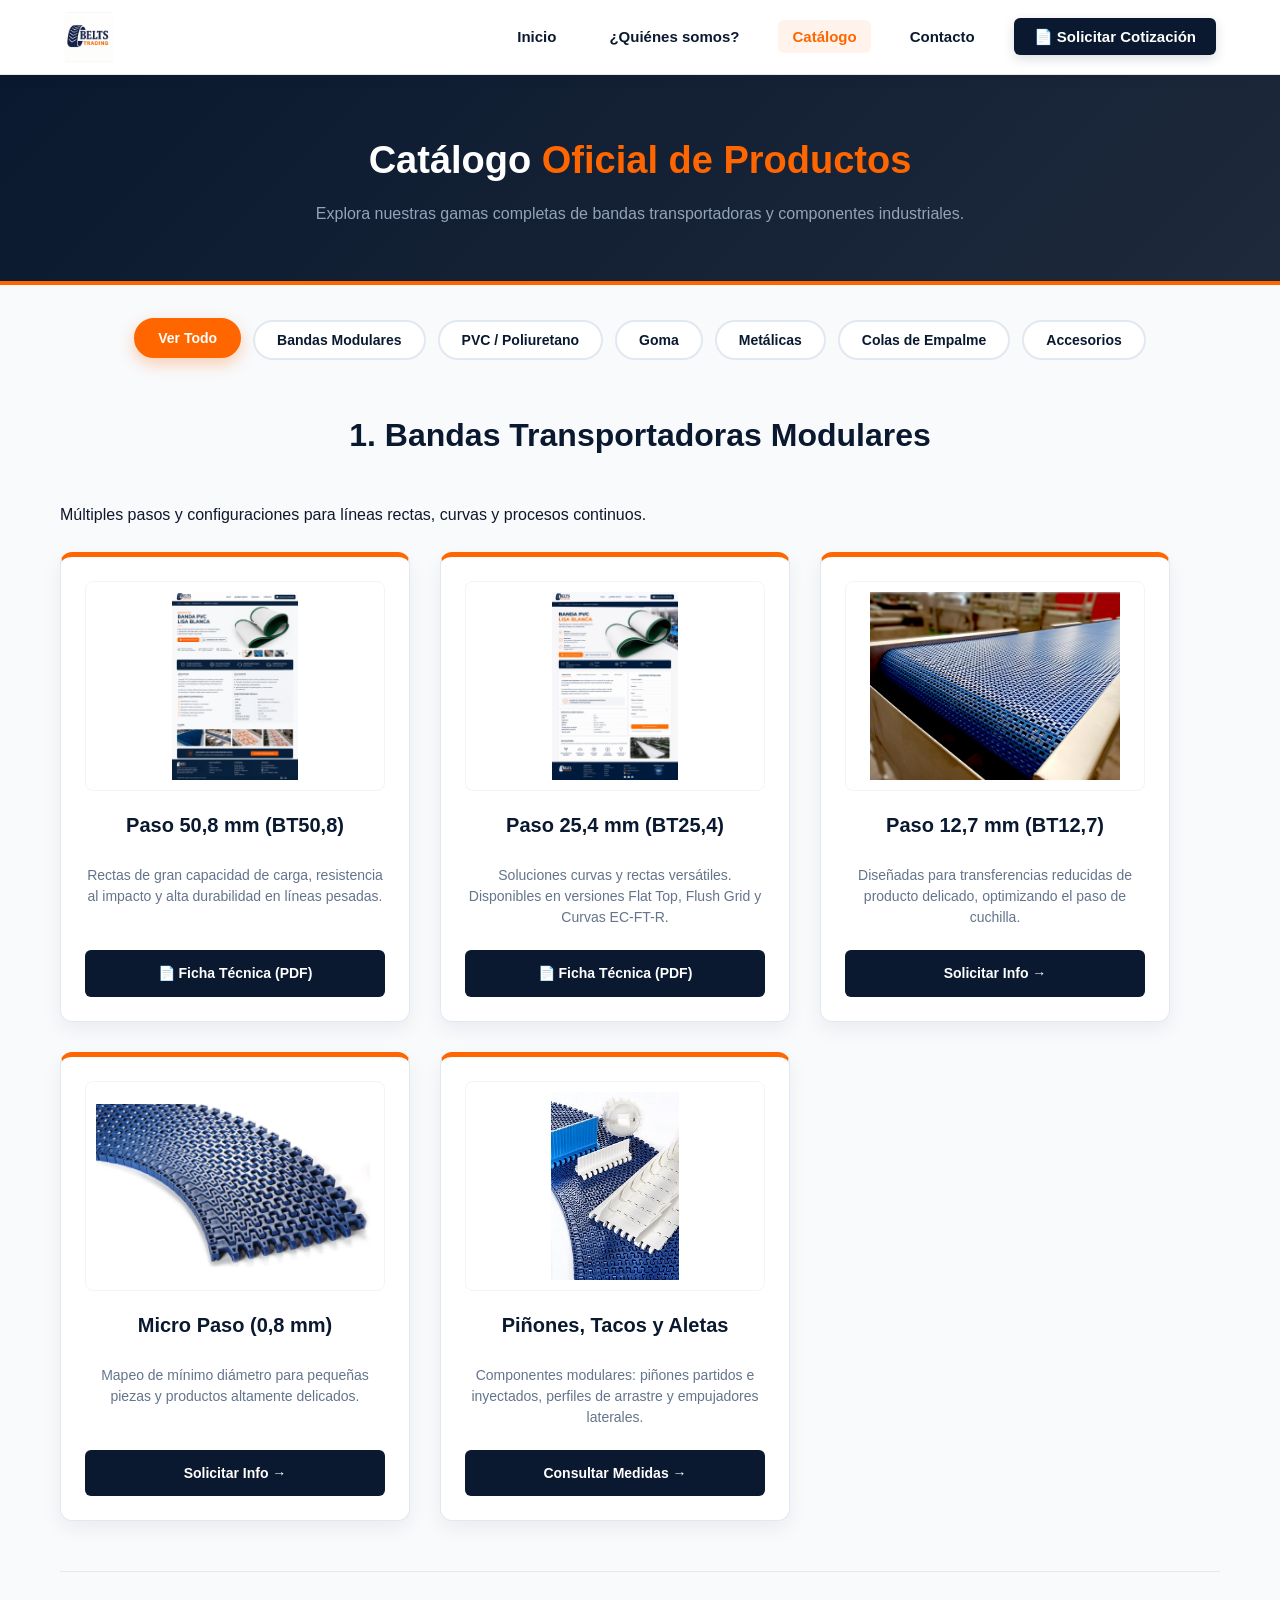
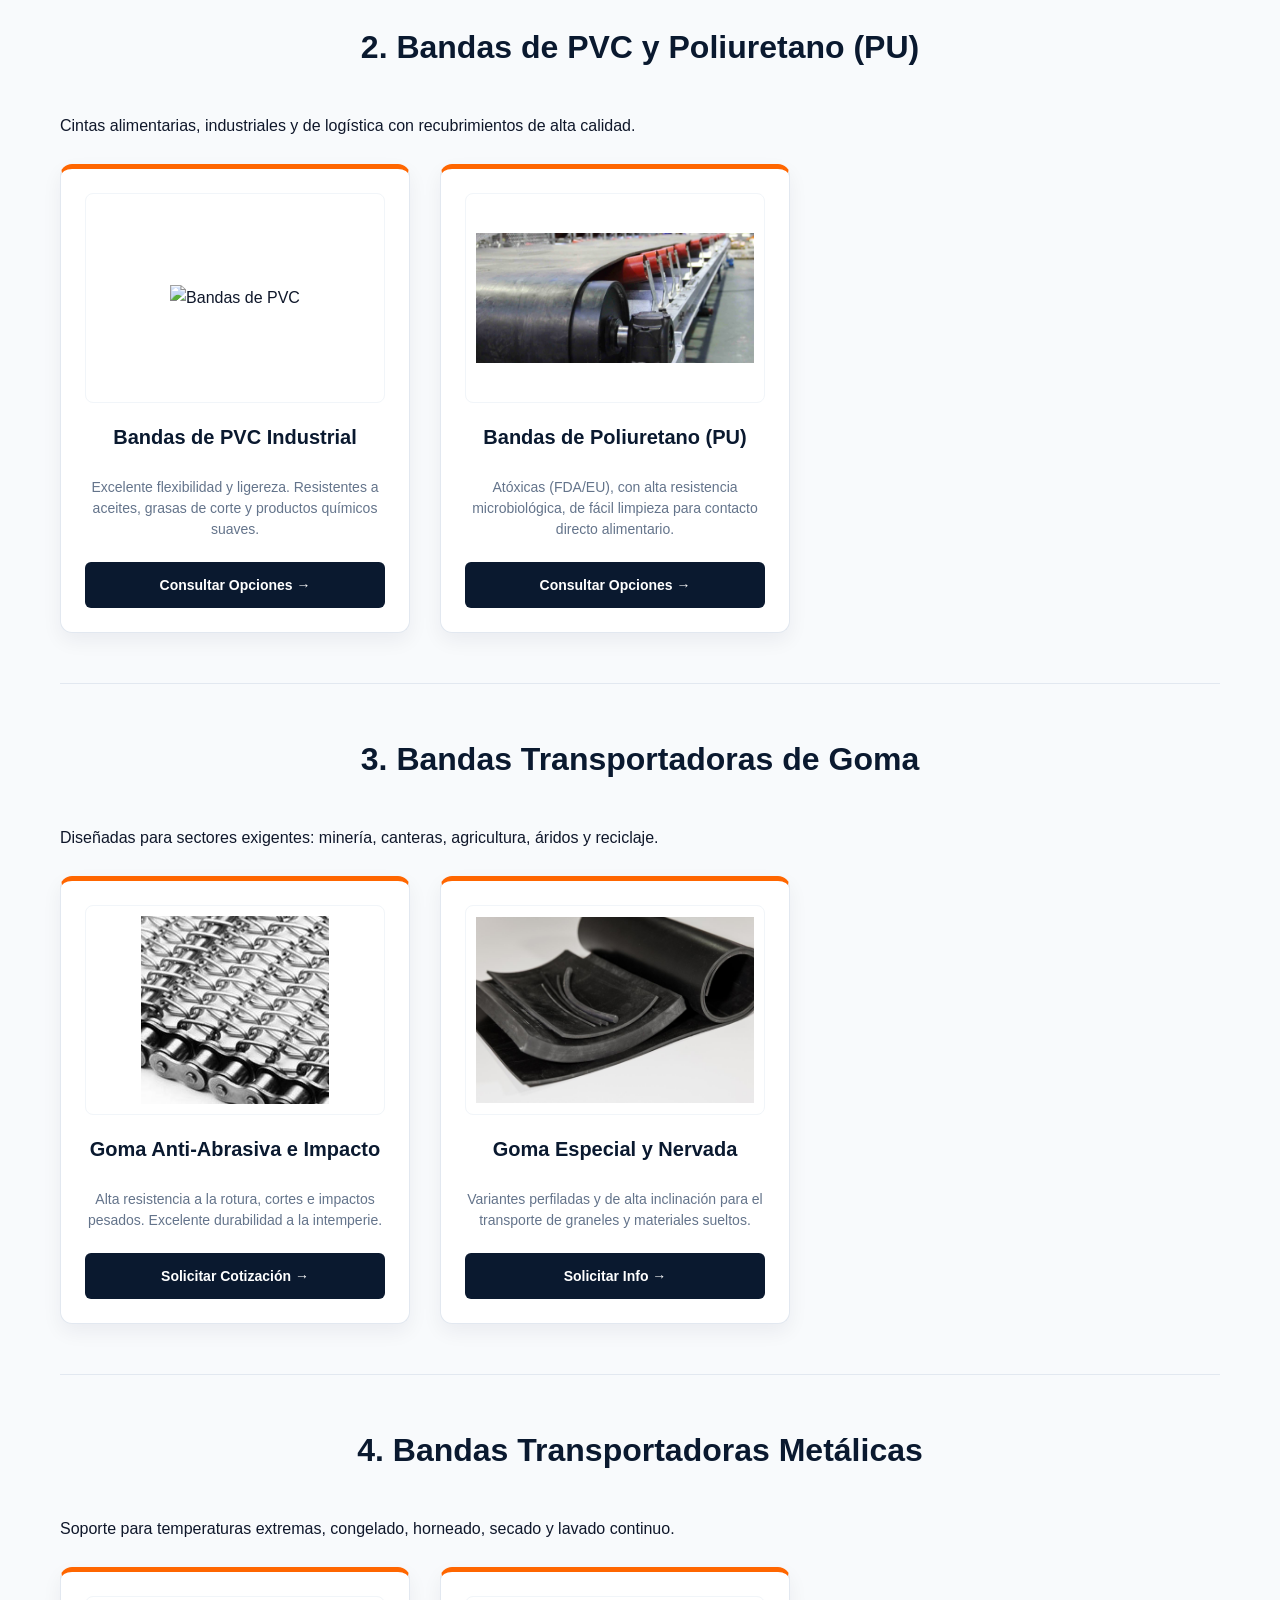
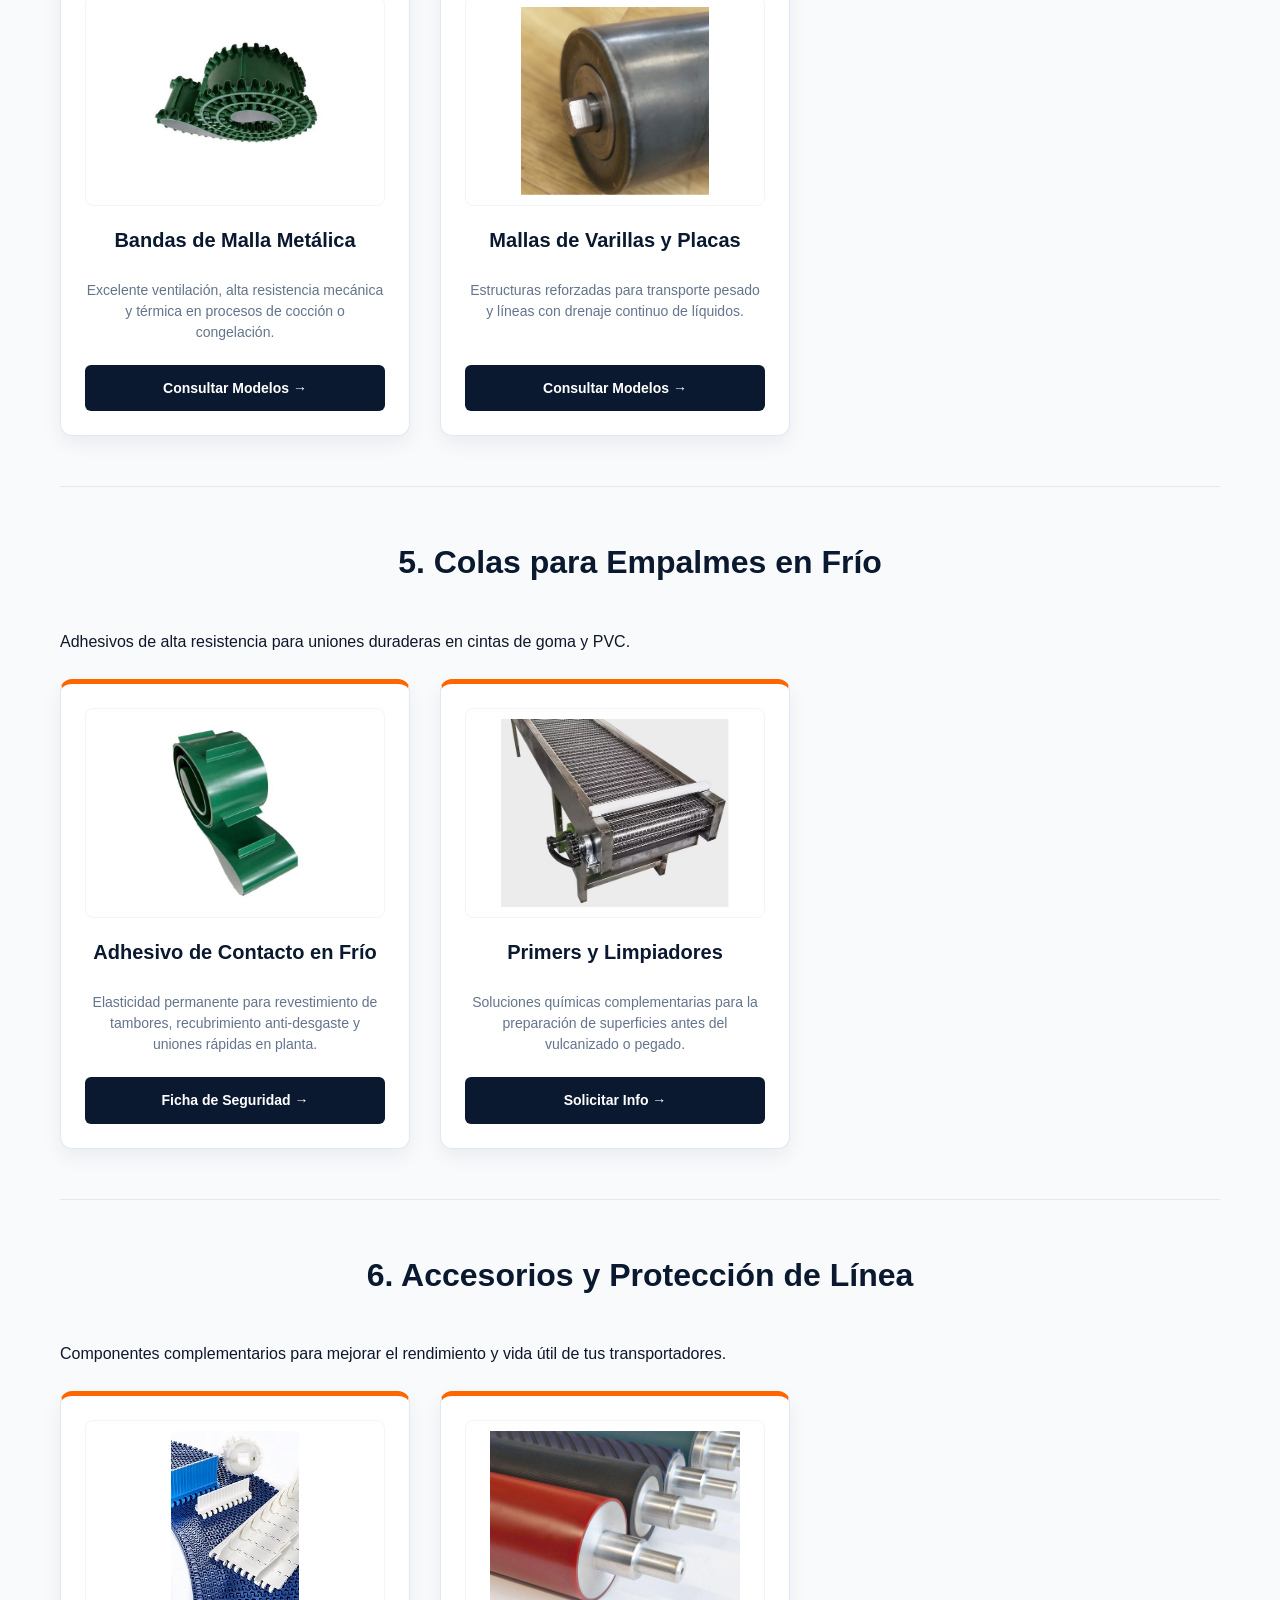
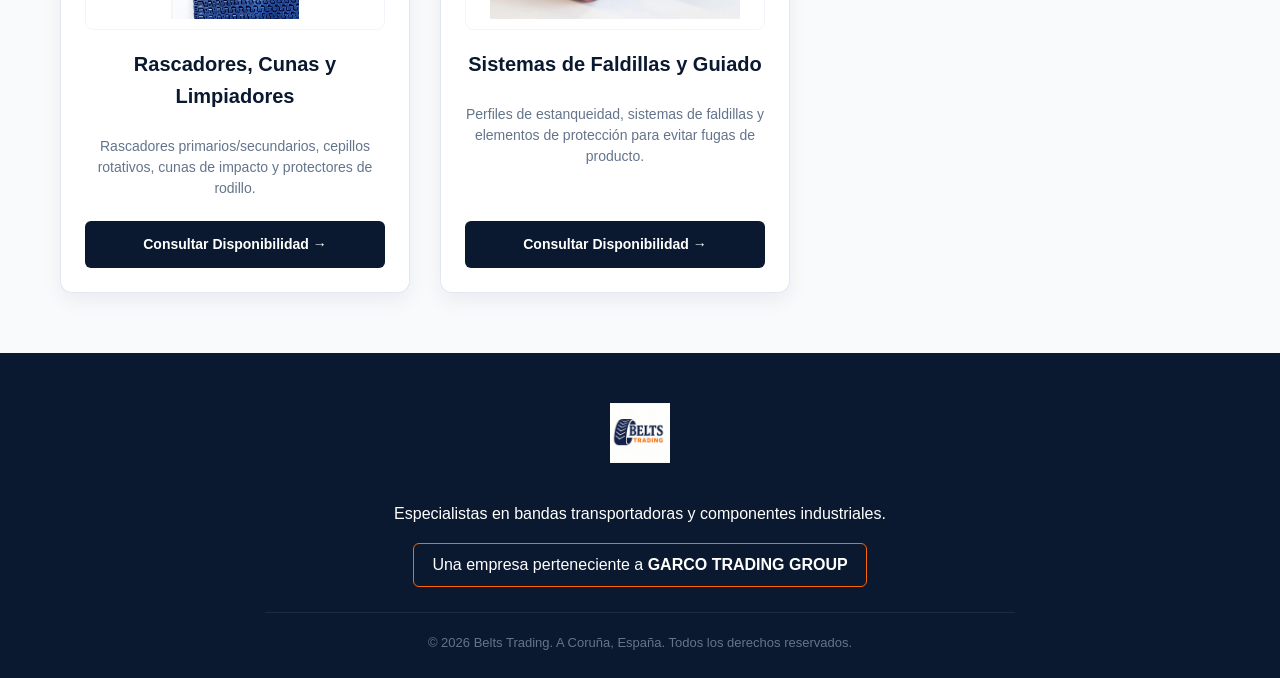
==== commit 2efce7e0: "mejoras en el js y en el css a si tambien camios en el nosotros.html" ====
--- a/catalogo.html
+++ b/catalogo.html
@@ -186,7 +186,7 @@
         <button class="btn-categoria" onclick="filtrarCategoria('pvc-pu')">PVC / Poliuretano</button>
         <button class="btn-categoria" onclick="filtrarCategoria('goma')"> Goma</button>
         <button class="btn-categoria" onclick="filtrarCategoria('metalicas')"> Metálicas</button>
-        <button class="btn-categoria" onclick="filtrarCategoria('colas')">🧪 Colas de Empalme</button>
+        <button class="btn-categoria" onclick="filtrarCategoria('colas')"> Colas de Empalme</button>
         <button class="btn-categoria" onclick="filtrarCategoria('accesorios')"> Accesorios</button>
     </div>
 
--- a/styles.css
+++ b/styles.css
@@ -523,4 +523,506 @@
 }
 
 /* Tip: Si prefieres que las fichas/dibujos técnicos no se recorten NADA, 
-   cambia 'object-fit: cover;' por 'object-fit: contain;' y pon fondo blanco. */+   cambia 'object-fit: cover;' por 'object-fit: contain;' y pon fondo blanco. */
+   /* ==============================================
+   BELTS TRADING - ESTILOS CORPORATIVOS B2B
+   ============================================== */
+
+:root {
+    --azul-primario: #0a192f;
+    --azul-secundario: #1e293b;
+    --naranja: #ff6600;
+    --naranja-hover: #e65c00;
+    --verde-wa: #25D366;
+    --gris-fondo: #f8fafc;
+    --gris-borde: #e2e8f0;
+    --texto-oscuro: #0f172a;
+    --texto-mutado: #64748b;
+    --sombra-suave: 0 10px 25px -5px rgba(0, 0, 0, 0.05);
+    --sombra-tarjeta: 0 15px 30px -10px rgba(10, 25, 47, 0.12);
+}
+
+* { box-sizing: border-box; }
+html { scroll-behavior: smooth; }
+
+body {
+    margin: 0;
+    padding: 0;
+    font-family: 'Segoe UI', -apple-system, BlinkMacSystemFont, Roboto, sans-serif;
+    background-color: var(--gris-fondo);
+    color: var(--texto-oscuro);
+    line-height: 1.6;
+}
+
+/* CABECERA DINÁMICA */
+header, #cabecera {
+    background-color: #ffffff;
+    position: sticky;
+    top: 0;
+    z-index: 1000;
+    display: flex;
+    justify-content: space-between;
+    align-items: center;
+    padding: 14px 5%;
+    box-shadow: 0 2px 15px rgba(0, 0, 0, 0.05);
+    border-bottom: 1px solid var(--gris-borde);
+    transition: all 0.3s ease;
+}
+
+header.header-scrolled {
+    padding: 8px 5%;
+    box-shadow: 0 6px 20px rgba(10, 25, 47, 0.12);
+}
+
+.logo img {
+    height: 50px;
+    width: auto;
+    object-fit: contain;
+    transition: transform 0.2s ease;
+}
+
+.logo:hover img { transform: scale(1.03); }
+
+nav ul {
+    list-style: none;
+    display: flex;
+    gap: 25px;
+    margin: 0;
+    padding: 0;
+    align-items: center;
+}
+
+nav a {
+    text-decoration: none;
+    color: var(--azul-primario);
+    font-weight: 600;
+    font-size: 15px;
+    padding: 8px 14px;
+    border-radius: 6;
+}
+/* ==============================================
+   BELTS TRADING - ESTILOS B2B & COMPONENTES JS
+   ============================================== */
+
+:root {
+    --azul-primario: #0a192f;
+    --azul-secundario: #1e293b;
+    --naranja: #ff6600;
+    --naranja-hover: #e65c00;
+    --verde-wa: #25D366;
+    --verde-wa-hover: #128C7E;
+    --gris-fondo: #f8fafc;
+    --gris-borde: #e2e8f0;
+    --texto-oscuro: #0f172a;
+    --texto-mutado: #64748b;
+    --sombra-suave: 0 8px 20px rgba(10, 25, 47, 0.06);
+    --sombra-tarjeta: 0 12px 28px rgba(10, 25, 47, 0.12);
+}
+
+* {
+    box-sizing: border-box;
+}
+
+html {
+    scroll-behavior: smooth;
+}
+
+body {
+    margin: 0;
+    padding: 0;
+    font-family: 'Segoe UI', -apple-system, BlinkMacSystemFont, Roboto, sans-serif;
+    background-color: var(--gris-fondo);
+    color: var(--texto-oscuro);
+    line-height: 1.6;
+}
+
+/* CABECERA CON TRANSICIÓN DE SCROLL */
+header, #cabecera {
+    background-color: #ffffff;
+    position: sticky;
+    top: 0;
+    z-index: 1000;
+    display: flex;
+    justify-content: space-between;
+    align-items: center;
+    padding: 12px 5%;
+    border-bottom: 1px solid var(--gris-borde);
+    transition: all 0.3s ease;
+}
+
+header.scrolled {
+    box-shadow: 0 4px 20px rgba(10, 25, 47, 0.12);
+    padding: 8px 5%;
+}
+
+.logo {
+    display: flex;
+    align-items: center;
+    text-decoration: none;
+}
+
+.logo img {
+    height: 50px;
+    width: auto;
+    object-fit: contain;
+    border-radius: 4px;
+    transition: transform 0.2s ease;
+}
+
+.logo:hover img {
+    transform: scale(1.03);
+}
+
+nav ul {
+    list-style: none;
+    display: flex;
+    gap: 25px;
+    margin: 0;
+    padding: 0;
+    align-items: center;
+}
+
+nav a {
+    text-decoration: none;
+    color: var(--azul-primario);
+    font-weight: 600;
+    font-size: 15px;
+    padding: 8px 14px;
+    border-radius: 6px;
+    transition: all 0.2s ease;
+}
+
+nav a:hover, nav a.activo {
+    color: var(--naranja);
+    background-color: rgba(255, 102, 0, 0.08);
+}
+
+.btn-header {
+    background-color: var(--azul-primario) !important;
+    color: #ffffff !important;
+    font-weight: 700 !important;
+    padding: 10px 20px !important;
+    border-radius: 6px;
+}
+
+.btn-header:hover {
+    background-color: var(--azul-secundario) !important;
+}
+
+.menu-toggle {
+    display: none;
+    background: none;
+    border: none;
+    font-size: 26px;
+    color: var(--azul-primario);
+    cursor: pointer;
+}
+
+/* BANNER INTERNO */
+.banner-interno {
+    background: linear-gradient(135deg, var(--azul-primario) 0%, var(--azul-secundario) 100%);
+    color: #ffffff;
+    text-align: center;
+    padding: 55px 20px;
+    border-bottom: 4px solid var(--naranja);
+}
+
+.banner-interno h1 {
+    font-size: 38px;
+    font-weight: 800;
+    margin: 0 0 10px 0;
+}
+
+.banner-interno h1 span {
+    color: var(--naranja);
+}
+
+.banner-interno p {
+    font-size: 16px;
+    color: #94a3b8;
+    margin: 0;
+}
+
+/* CONTENEDOR PRINCIPAL Y REJILLA CENTRADA */
+.contenedor-catalogo, .contenedor-nosotros, .contenedor-contacto {
+    max-width: 1200px;
+    margin: 50px auto;
+    padding: 0 20px;
+}
+
+.grid-pasos, .grid-instalaciones {
+    display: grid;
+    grid-template-columns: repeat(auto-fit, minmax(280px, 340px));
+    gap: 30px;
+    justify-content: center;
+    margin-top: 25px;
+}
+
+/* TARJETAS CON BORDE NARANJA CORPORATIVO */
+.tarjeta-categoria, .card-instalacion {
+    background: #ffffff;
+    border: 1px solid var(--gris-borde);
+    border-top: 5px solid var(--naranja);
+    border-radius: 12px;
+    padding: 22px;
+    box-shadow: var(--sombra-suave);
+    display: flex;
+    flex-direction: column;
+    justify-content: space-between;
+    transition: all 0.3s ease;
+}
+
+.tarjeta-categoria:hover, .card-instalacion:hover {
+    transform: translateY(-6px);
+    box-shadow: var(--sombra-tarjeta);
+}
+
+/* CONTENEDOR DE IMAGEN CON ENCUADRE AUTOMÁTICO */
+.contenedor-img-tarjeta {
+    width: 100%;
+    height: 210px;
+    border-radius: 8px;
+    overflow: hidden;
+    background-color: #ffffff;
+    margin-bottom: 18px;
+    display: flex;
+    align-items: center;
+    justify-content: center;
+    border: 1px solid #f1f5f9;
+    padding: 8px;
+    cursor: pointer;
+}
+
+.contenedor-img-tarjeta img, .card-instalacion img {
+    max-width: 100%;
+    max-height: 100%;
+    width: auto;
+    height: auto;
+    object-fit: contain;
+    transition: transform 0.3s ease;
+}
+
+.card-instalacion img {
+    width: 100%;
+    height: 100%;
+    object-fit: cover;
+}
+
+.contenedor-img-tarjeta:hover img, .card-instalacion:hover img {
+    transform: scale(1.05);
+}
+
+.tarjeta-categoria h3 {
+    color: var(--azul-primario);
+    font-size: 20px;
+    font-weight: 700;
+    margin: 0 0 10px 0;
+    text-align: center;
+}
+
+.tarjeta-categoria p {
+    color: var(--texto-mutado);
+    font-size: 14px;
+    text-align: center;
+    margin-bottom: 20px;
+}
+
+.btn-pdf, .btn-principal {
+    display: block;
+    background-color: var(--azul-primario);
+    color: #ffffff;
+    padding: 12px 18px;
+    border-radius: 6px;
+    text-decoration: none;
+    font-weight: 700;
+    font-size: 14px;
+    text-align: center;
+    transition: background-color 0.25s ease;
+    border: none;
+    cursor: pointer;
+}
+
+.btn-pdf:hover, .btn-principal:hover {
+    background-color: var(--naranja);
+}
+
+/* ==============================================
+   ESTILOS COMPONENTES JS (MODAL & BOTÓN ARRIBA)
+   ============================================== */
+
+/* Modal Lightbox */
+.modal-overlay {
+    display: none;
+    position: fixed;
+    top: 0;
+    left: 0;
+    width: 100%;
+    height: 100%;
+    background: rgba(10, 25, 47, 0.85);
+    backdrop-filter: blur(4px);
+    z-index: 2000;
+    justify-content: center;
+    align-items: center;
+    padding: 20px;
+    opacity: 0;
+    transition: opacity 0.3s ease;
+}
+
+.modal-overlay.activo {
+    display: flex;
+    opacity: 1;
+}
+
+.modal-contenido {
+    background-color: #ffffff;
+    padding: 20px;
+    border-radius: 12px;
+    max-width: 800px;
+    width: 100%;
+    position: relative;
+    text-align: center;
+    box-shadow: 0 20px 40px rgba(0,0,0,0.3);
+    animation: zoomIn 0.3s ease;
+}
+
+@keyframes zoomIn {
+    from { transform: scale(0.9); }
+    to { transform: scale(1); }
+}
+
+.modal-cerrar {
+    position: absolute;
+    top: 10px;
+    right: 15px;
+    font-size: 32px;
+    color: var(--azul-primario);
+    cursor: pointer;
+    font-weight: bold;
+}
+
+.modal-cerrar:hover {
+    color: var(--naranja);
+}
+
+#imgModal {
+    max-width: 100%;
+    max-height: 70vh;
+    object-fit: contain;
+    border-radius: 8px;
+}
+
+#tituloModal {
+    color: var(--azul-primario);
+    margin-top: 15px;
+    font-size: 18px;
+}
+
+/* Botón Flotante Volver Arriba */
+#btnVolverArriba {
+    position: fixed;
+    bottom: 30px;
+    right: 30px;
+    width: 48px;
+    height: 48px;
+    background-color: var(--naranja);
+    color: #ffffff;
+    border: none;
+    border-radius: 50%;
+    font-size: 22px;
+    font-weight: bold;
+    cursor: pointer;
+    box-shadow: 0 4px 15px rgba(255, 102, 0, 0.4);
+    opacity: 0;
+    visibility: hidden;
+    transition: all 0.3s ease;
+    z-index: 999;
+}
+
+#btnVolverArriba.visible {
+    opacity: 1;
+    visibility: visible;
+}
+
+#btnVolverArriba:hover {
+    background-color: var(--naranja-hover);
+    transform: translateY(-4px);
+}
+
+/* Toast Notificación JS */
+.notificacion-toast {
+    position: fixed;
+    bottom: -60px;
+    left: 50%;
+    transform: translateX(-50%);
+    background-color: var(--azul-primario);
+    color: #ffffff;
+    padding: 14px 28px;
+    border-radius: 30px;
+    font-weight: 600;
+    box-shadow: 0 8px 20px rgba(0,0,0,0.2);
+    transition: bottom 0.4s ease;
+    z-index: 3000;
+}
+
+.notificacion-toast.mostrar {
+    bottom: 30px;
+}
+
+.notificacion-toast.error {
+    background-color: #e11d48;
+}
+
+.notificacion-toast.exito {
+    background-color: #10b981;
+}
+
+/* FOOTER */
+footer {
+    background-color: var(--azul-primario);
+    color: #ffffff;
+    text-align: center;
+    padding: 50px 20px 25px 20px;
+    margin-top: 60px;
+}
+
+.footer-contenido {
+    max-width: 750px;
+    margin: 0 auto;
+}
+
+.footer-logo img {
+    height: 60px;
+    margin-bottom: 15px;
+}
+
+.footer-garco {
+    display: inline-block;
+    border: 1px solid var(--naranja);
+    padding: 8px 18px;
+    border-radius: 6px;
+    margin-bottom: 25px;
+}
+
+.footer-legal {
+    border-top: 1px solid rgba(255, 255, 255, 0.08);
+    padding-top: 20px;
+    font-size: 13px;
+    color: #64748b;
+}
+
+/* RESPONSIVE */
+@media (max-width: 768px) {
+    .menu-toggle { display: block; }
+    nav {
+        display: none;
+        position: absolute;
+        top: 100%;
+        left: 0;
+        width: 100%;
+        background-color: #ffffff;
+        padding: 20px 0;
+        box-shadow: 0 10px 20px rgba(0,0,0,0.1);
+    }
+    nav.activo { display: block; }
+    nav ul { flex-direction: column; gap: 15px; }
+}
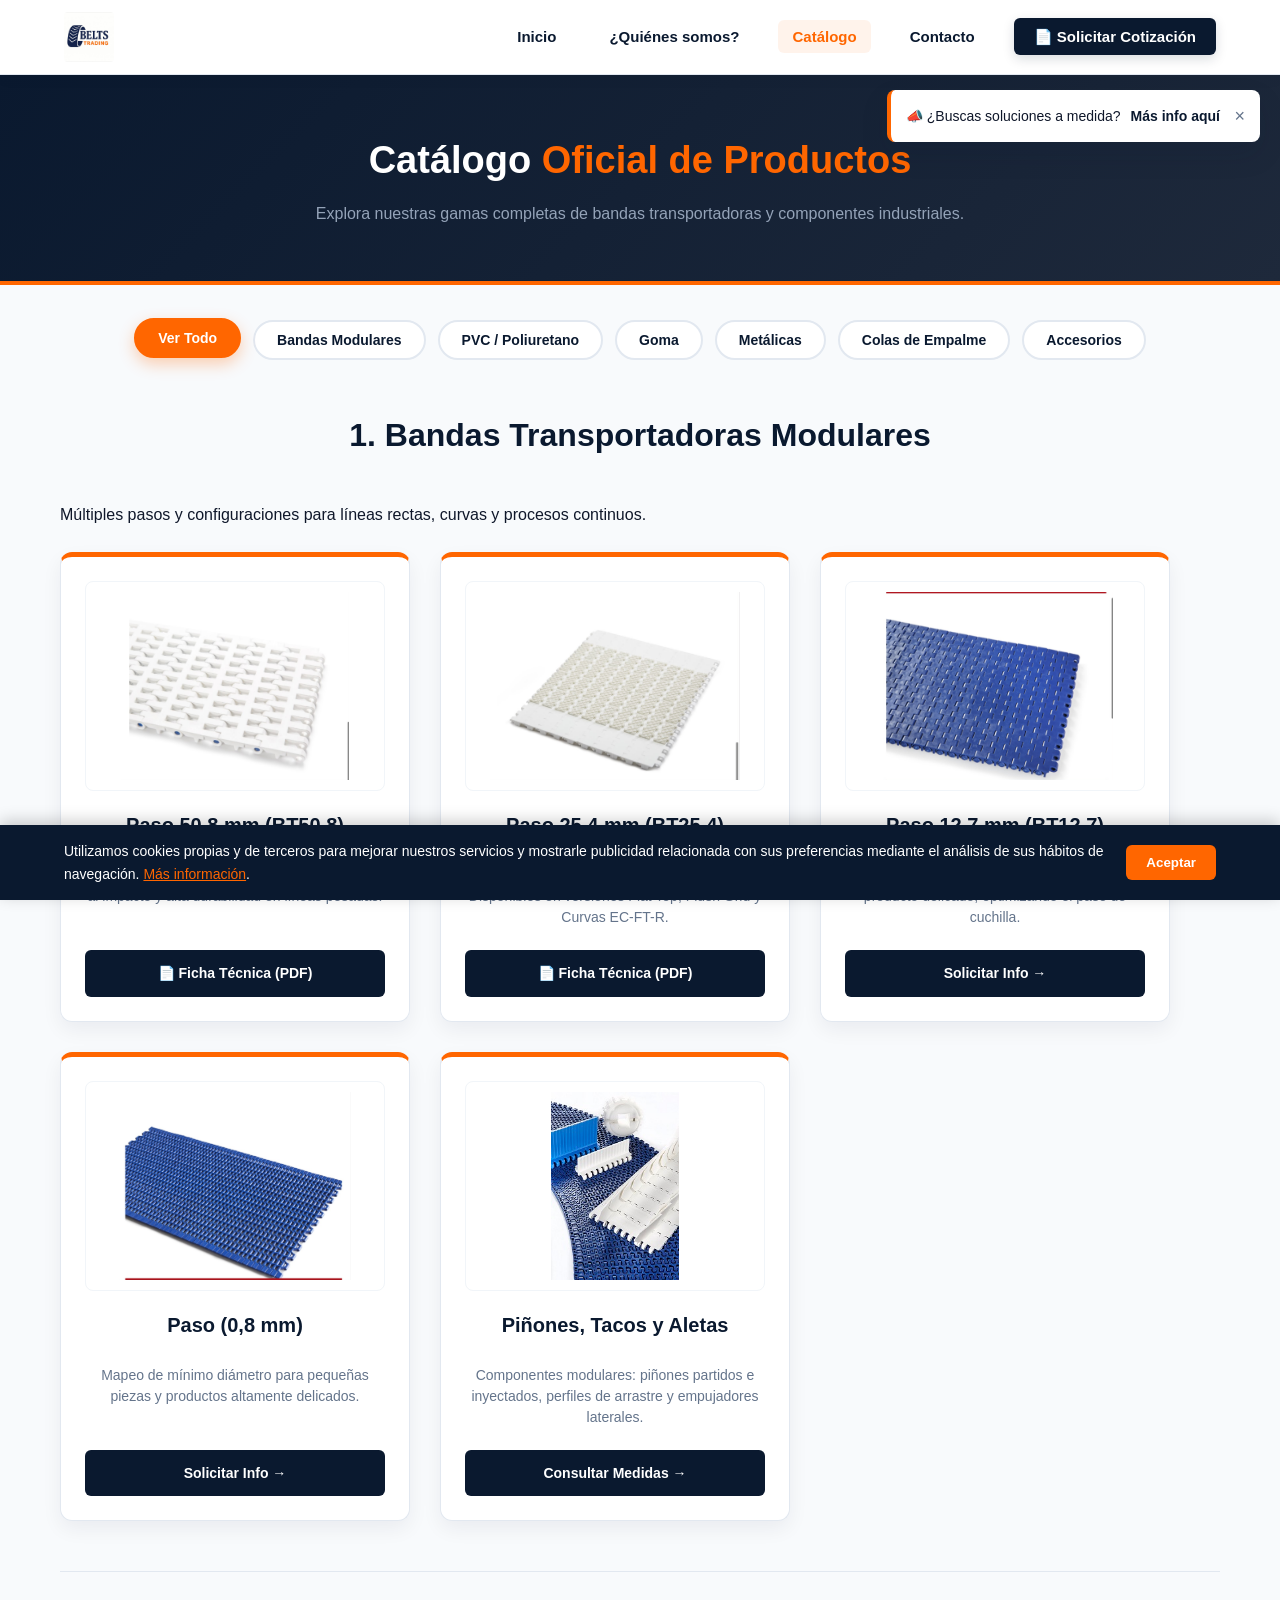
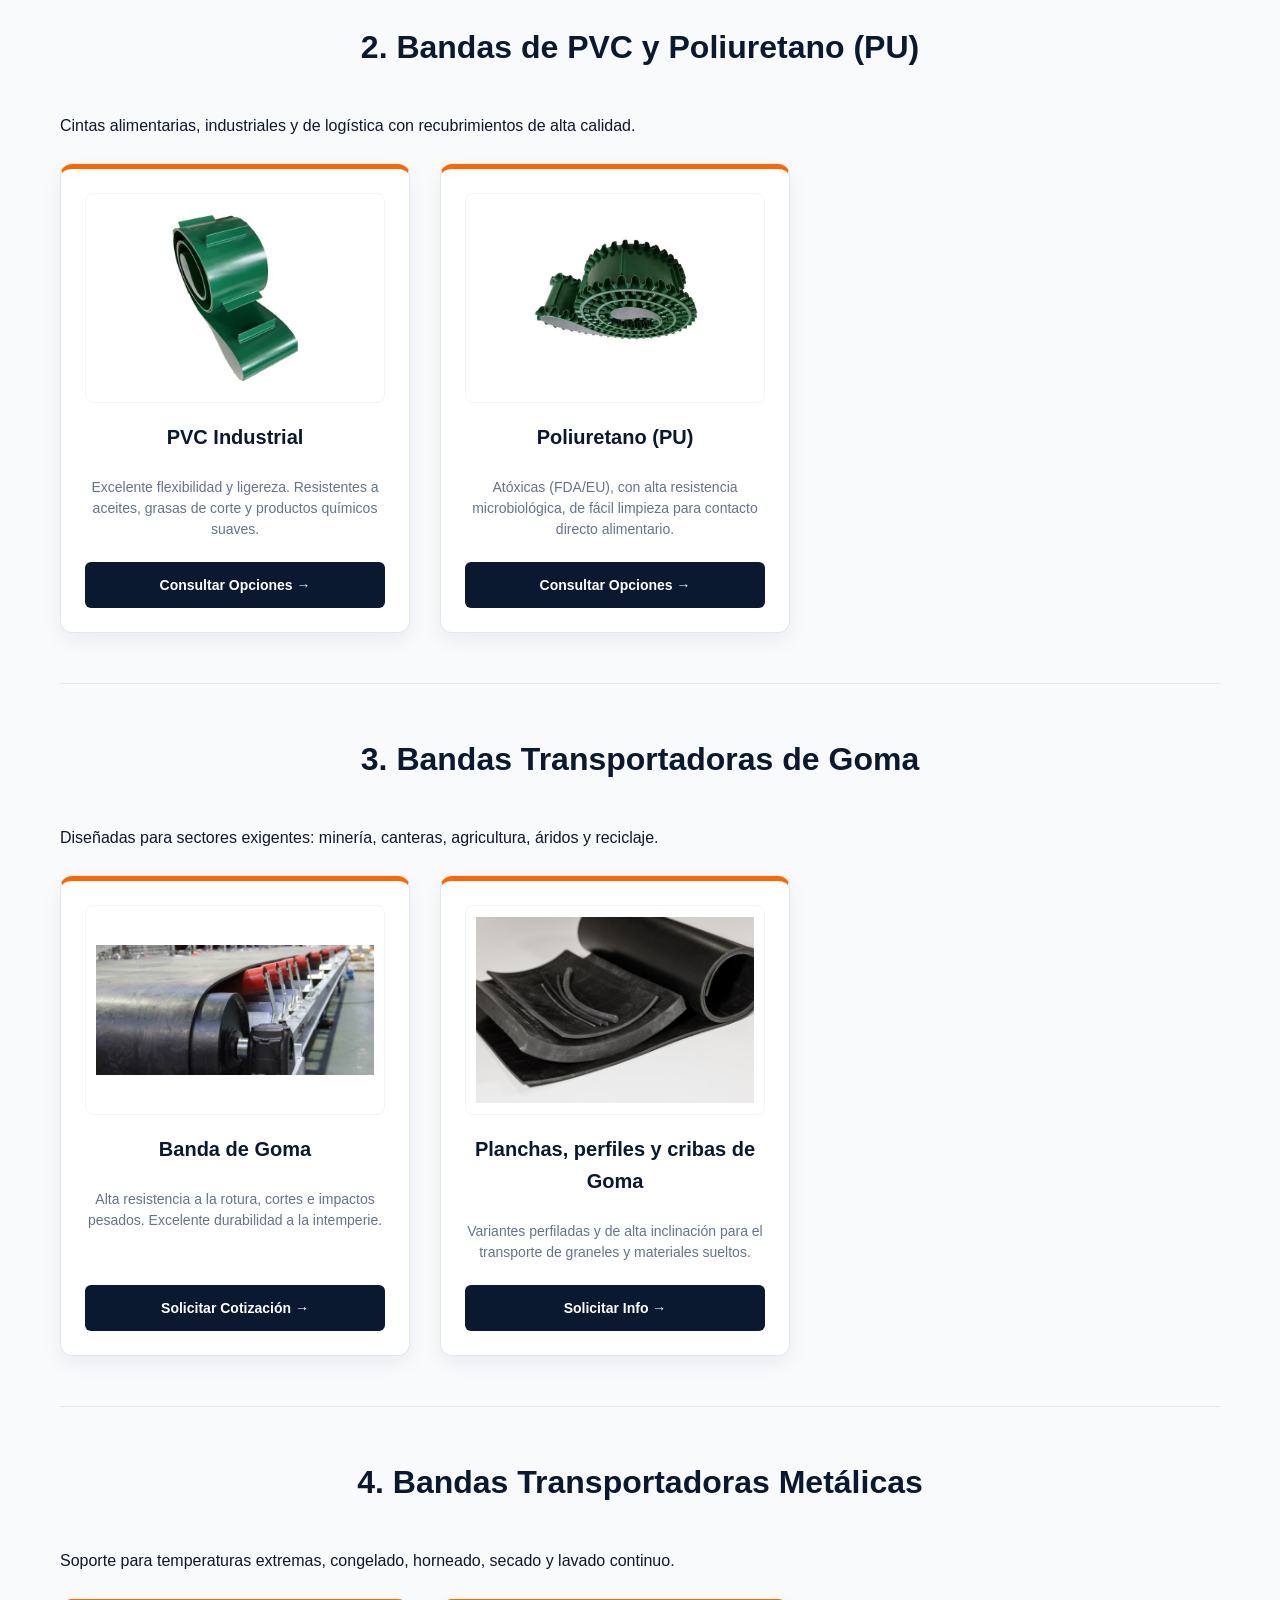
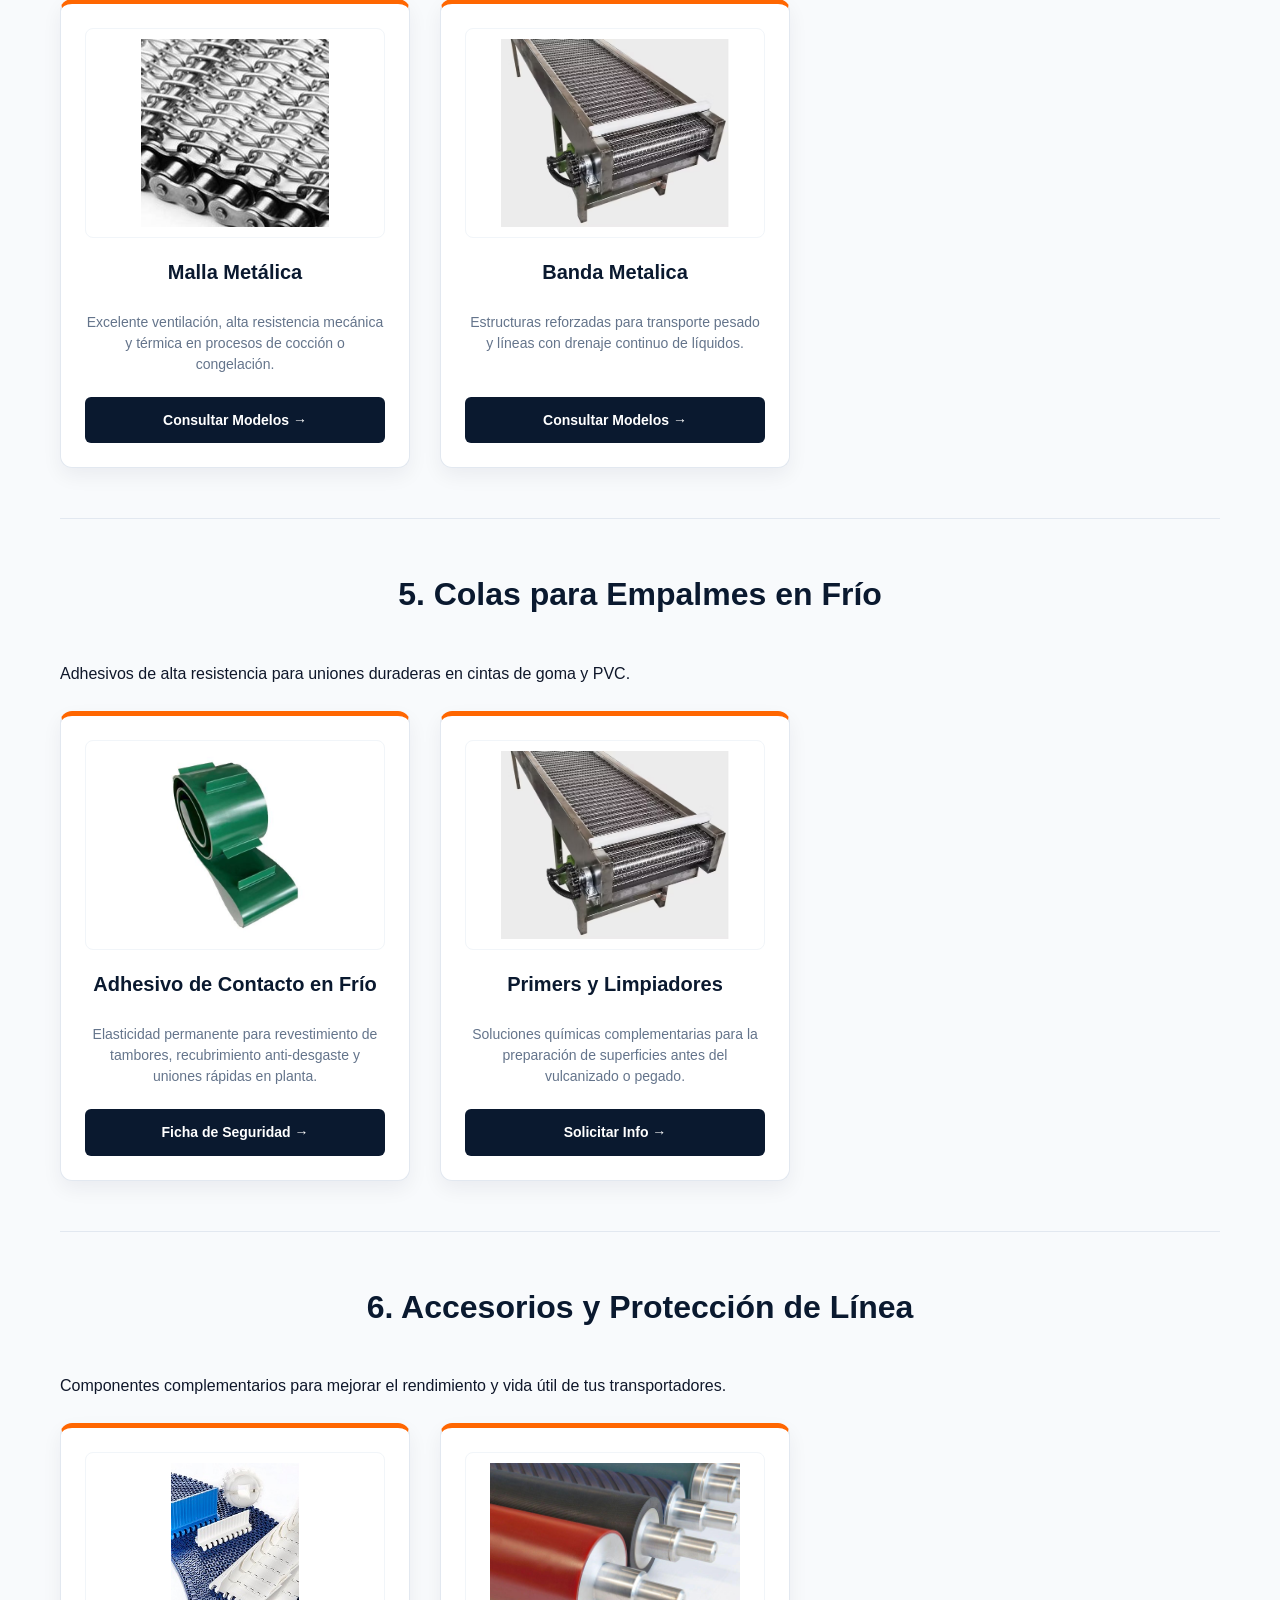
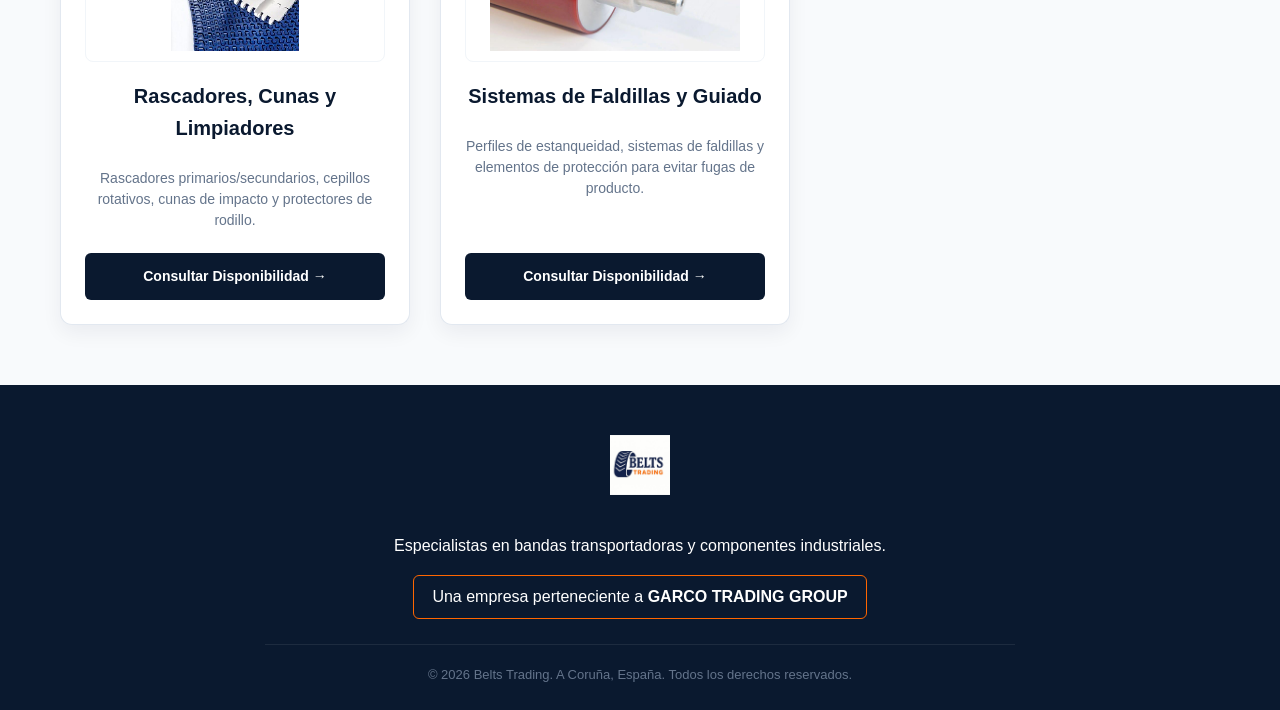
==== commit 6cab51c7: "fotos" ====
--- a/catalogo.html
+++ b/catalogo.html
@@ -201,7 +201,7 @@
             <div class="grid-pasos">
                 <div class="tarjeta-categoria">
                     <div class="contenedor-img-tarjeta">
-                        <img src="images/21 jul 2026, 12_13_15.png" alt="Paso 50,8 mm">
+                        <img src="images/paso508.jpeg" alt="Paso 50,8 mm">
                     </div>
                     <h3>Paso 50,8 mm (BT50,8)</h3>
                     <p>Rectas de gran capacidad de carga, resistencia al impacto y alta durabilidad en líneas pesadas.</p>
@@ -210,7 +210,7 @@
 
                 <div class="tarjeta-categoria">
                     <div class="contenedor-img-tarjeta">
-                        <img src="images/21 jul 2026, 12_13_22.png" alt="Paso 25,4 mm">
+                        <img src="images/paso254.jpeg" alt="Paso 25,4 mm">
                     </div>
                     <h3>Paso 25,4 mm (BT25,4)</h3>
                     <p>Soluciones curvas y rectas versátiles. Disponibles en versiones Flat Top, Flush Grid y Curvas EC-FT-R.</p>
@@ -219,7 +219,7 @@
 
                 <div class="tarjeta-categoria">
                     <div class="contenedor-img-tarjeta">
-                        <img src="images/banda.jpg" alt="Paso 12,7 mm">
+                        <img src="images/paso127.jpeg" alt="Paso 12,7 mm">
                     </div>
                     <h3>Paso 12,7 mm (BT12,7)</h3>
                     <p>Diseñadas para transferencias reducidas de producto delicado, optimizando el paso de cuchilla.</p>
@@ -228,9 +228,9 @@
 
                 <div class="tarjeta-categoria">
                     <div class="contenedor-img-tarjeta">
-                        <img src="images/nastri-curvilinei.jpg" alt="Micro Paso">
-                    </div>
-                    <h3>Micro Paso (0,8 mm)</h3>
+                        <img src="images/paso08.jpeg" alt="Micro Paso">
+                    </div>
+                    <h3>Paso (0,8 mm)</h3>
                     <p>Mapeo de mínimo diámetro para pequeñas piezas y productos altamente delicados.</p>
                     <a href="contacto.html" class="btn-pdf">Solicitar Info &rarr;</a>
                 </div>
@@ -256,18 +256,18 @@
             <div class="grid-pasos">
                 <div class="tarjeta-categoria">
                     <div class="contenedor-img-tarjeta">
-                        <img src="images/image_5d85f9.jpg" alt="Bandas de PVC">
-                    </div>
-                    <h3>Bandas de PVC Industrial</h3>
+                        <img src="images/image (2).jpeg" alt="Bandas de PVC">
+                    </div>
+                    <h3>PVC Industrial</h3>
                     <p>Excelente flexibilidad y ligereza. Resistentes a aceites, grasas de corte y productos químicos suaves.</p>
                     <a href="contacto.html" class="btn-pdf">Consultar Opciones &rarr;</a>
                 </div>
 
                 <div class="tarjeta-categoria">
                     <div class="contenedor-img-tarjeta">
-                        <img src="images/image (7).png" alt="Bandas de Poliuretano">
-                    </div>
-                    <h3>Bandas de Poliuretano (PU)</h3>
+                        <img src="images/image (1).jpeg" alt="Bandas de Poliuretano">
+                    </div>
+                    <h3> Poliuretano (PU)</h3>
                     <p>Atóxicas (FDA/EU), con alta resistencia microbiológica, de fácil limpieza para contacto directo alimentario.</p>
                     <a href="contacto.html" class="btn-pdf">Consultar Opciones &rarr;</a>
                 </div>
@@ -284,9 +284,9 @@
             <div class="grid-pasos">
                 <div class="tarjeta-categoria">
                     <div class="contenedor-img-tarjeta">
-                        <img src="images/image (6).png" alt="Bandas de Goma Anti-Abrasiva">
-                    </div>
-                    <h3>Goma Anti-Abrasiva e Impacto</h3>
+                        <img src="images/image (7).png" alt="Bandas de Goma Anti-Abrasiva">
+                    </div>
+                    <h3>Banda de Goma</h3>
                     <p>Alta resistencia a la rotura, cortes e impactos pesados. Excelente durabilidad a la intemperie.</p>
                     <a href="contacto.html" class="btn-pdf">Solicitar Cotización &rarr;</a>
                 </div>
@@ -295,7 +295,7 @@
                     <div class="contenedor-img-tarjeta">
                         <img src="images/image (6).jpeg" alt="Goma Especial / Elevación">
                     </div>
-                    <h3>Goma Especial y Nervada</h3>
+                    <h3>Planchas, perfiles y cribas de Goma</h3>
                     <p>Variantes perfiladas y de alta inclinación para el transporte de graneles y materiales sueltos.</p>
                     <a href="contacto.html" class="btn-pdf">Solicitar Info &rarr;</a>
                 </div>
@@ -312,18 +312,18 @@
             <div class="grid-pasos">
                 <div class="tarjeta-categoria">
                     <div class="contenedor-img-tarjeta">
-                        <img src="images/image (1).jpeg" alt="Bandas de Malla Metálica">
-                    </div>
-                    <h3>Bandas de Malla Metálica</h3>
+                        <img src="images/image (6).png" alt="Bandas de Malla Metálica">
+                    </div>
+                    <h3>Malla Metálica</h3>
                     <p>Excelente ventilación, alta resistencia mecánica y térmica en procesos de cocción o congelación.</p>
                     <a href="contacto.html" class="btn-pdf">Consultar Modelos &rarr;</a>
                 </div>
 
                 <div class="tarjeta-categoria">
                     <div class="contenedor-img-tarjeta">
-                        <img src="images/image (1).png" alt="Bandas Metálicas de Varillas">
-                    </div>
-                    <h3>Mallas de Varillas y Placas</h3>
+                        <img src="images/image (2).png" alt="Bandas Metálicas de Varillas">
+                    </div>
+                    <h3>Banda Metalica</h3>
                     <p>Estructuras reforzadas para transporte pesado y líneas con drenaje continuo de líquidos.</p>
                     <a href="contacto.html" class="btn-pdf">Consultar Modelos &rarr;</a>
                 </div>
--- a/styles.css
+++ b/styles.css
@@ -1025,4 +1025,128 @@
     }
     nav.activo { display: block; }
     nav ul { flex-direction: column; gap: 15px; }
+}
+/* ==============================================
+   AVISO DE COOKIES Y BANNER FLOTANTE
+   ============================================== */
+
+/* Barra de Cookies */
+.aviso-cookies {
+    position: fixed;
+    bottom: 0;
+    left: 0;
+    width: 100%;
+    background-color: var(--azul-primario);
+    color: #ffffff;
+    padding: 15px 5%;
+    display: flex;
+    justify-content: space-between;
+    align-items: center;
+    z-index: 9999;
+    box-shadow: 0 -4px 15px rgba(0, 0, 0, 0.2);
+    font-size: 14px;
+    transform: translateY(100%);
+    transition: transform 0.5s ease-in-out;
+}
+
+.aviso-cookies.mostrar {
+    transform: translateY(0);
+}
+
+.aviso-cookies p {
+    margin: 0;
+    flex-grow: 1;
+    padding-right: 20px;
+}
+
+.aviso-cookies a {
+    color: var(--naranja);
+    text-decoration: underline;
+}
+
+.btn-cookies {
+    background-color: var(--naranja);
+    color: #ffffff;
+    border: none;
+    padding: 10px 20px;
+    border-radius: 6px;
+    font-weight: bold;
+    cursor: pointer;
+    white-space: nowrap;
+    transition: background-color 0.2s ease;
+}
+
+.btn-cookies:hover {
+    background-color: var(--naranja-hover);
+}
+
+/* Banner Flotante Informativo */
+.banner-flotante {
+    position: fixed;
+    top: 90px; /* Debajo de la cabecera */
+    right: 20px;
+    background-color: #ffffff;
+    border-left: 4px solid var(--naranja);
+    padding: 15px 40px 15px 15px;
+    border-radius: 8px;
+    box-shadow: var(--sombra-tarjeta);
+    z-index: 9000;
+    font-size: 14px;
+    display: flex;
+    align-items: center;
+    gap: 10px;
+    opacity: 0;
+    visibility: hidden;
+    transform: translateX(20px);
+    transition: all 0.4s ease;
+}
+
+.banner-flotante.mostrar {
+    opacity: 1;
+    visibility: visible;
+    transform: translateX(0);
+}
+
+.banner-flotante a {
+    color: var(--azul-primario);
+    font-weight: bold;
+    text-decoration: none;
+}
+
+.banner-flotante a:hover {
+    color: var(--naranja);
+    text-decoration: underline;
+}
+
+.cerrar-banner {
+    position: absolute;
+    top: 50%;
+    right: 10px;
+    transform: translateY(-50%);
+    background: none;
+    border: none;
+    font-size: 18px;
+    color: var(--texto-mutado);
+    cursor: pointer;
+    padding: 5px;
+}
+
+.cerrar-banner:hover {
+    color: var(--azul-primario);
+}
+
+@media (max-width: 768px) {
+    .aviso-cookies {
+        flex-direction: column;
+        text-align: center;
+        gap: 15px;
+    }
+    .aviso-cookies p { padding-right: 0; }
+    
+    .banner-flotante {
+        top: auto;
+        bottom: 80px; /* Encima del botón de volver arriba si lo hay */
+        right: 10px;
+        left: 10px;
+    }
 }
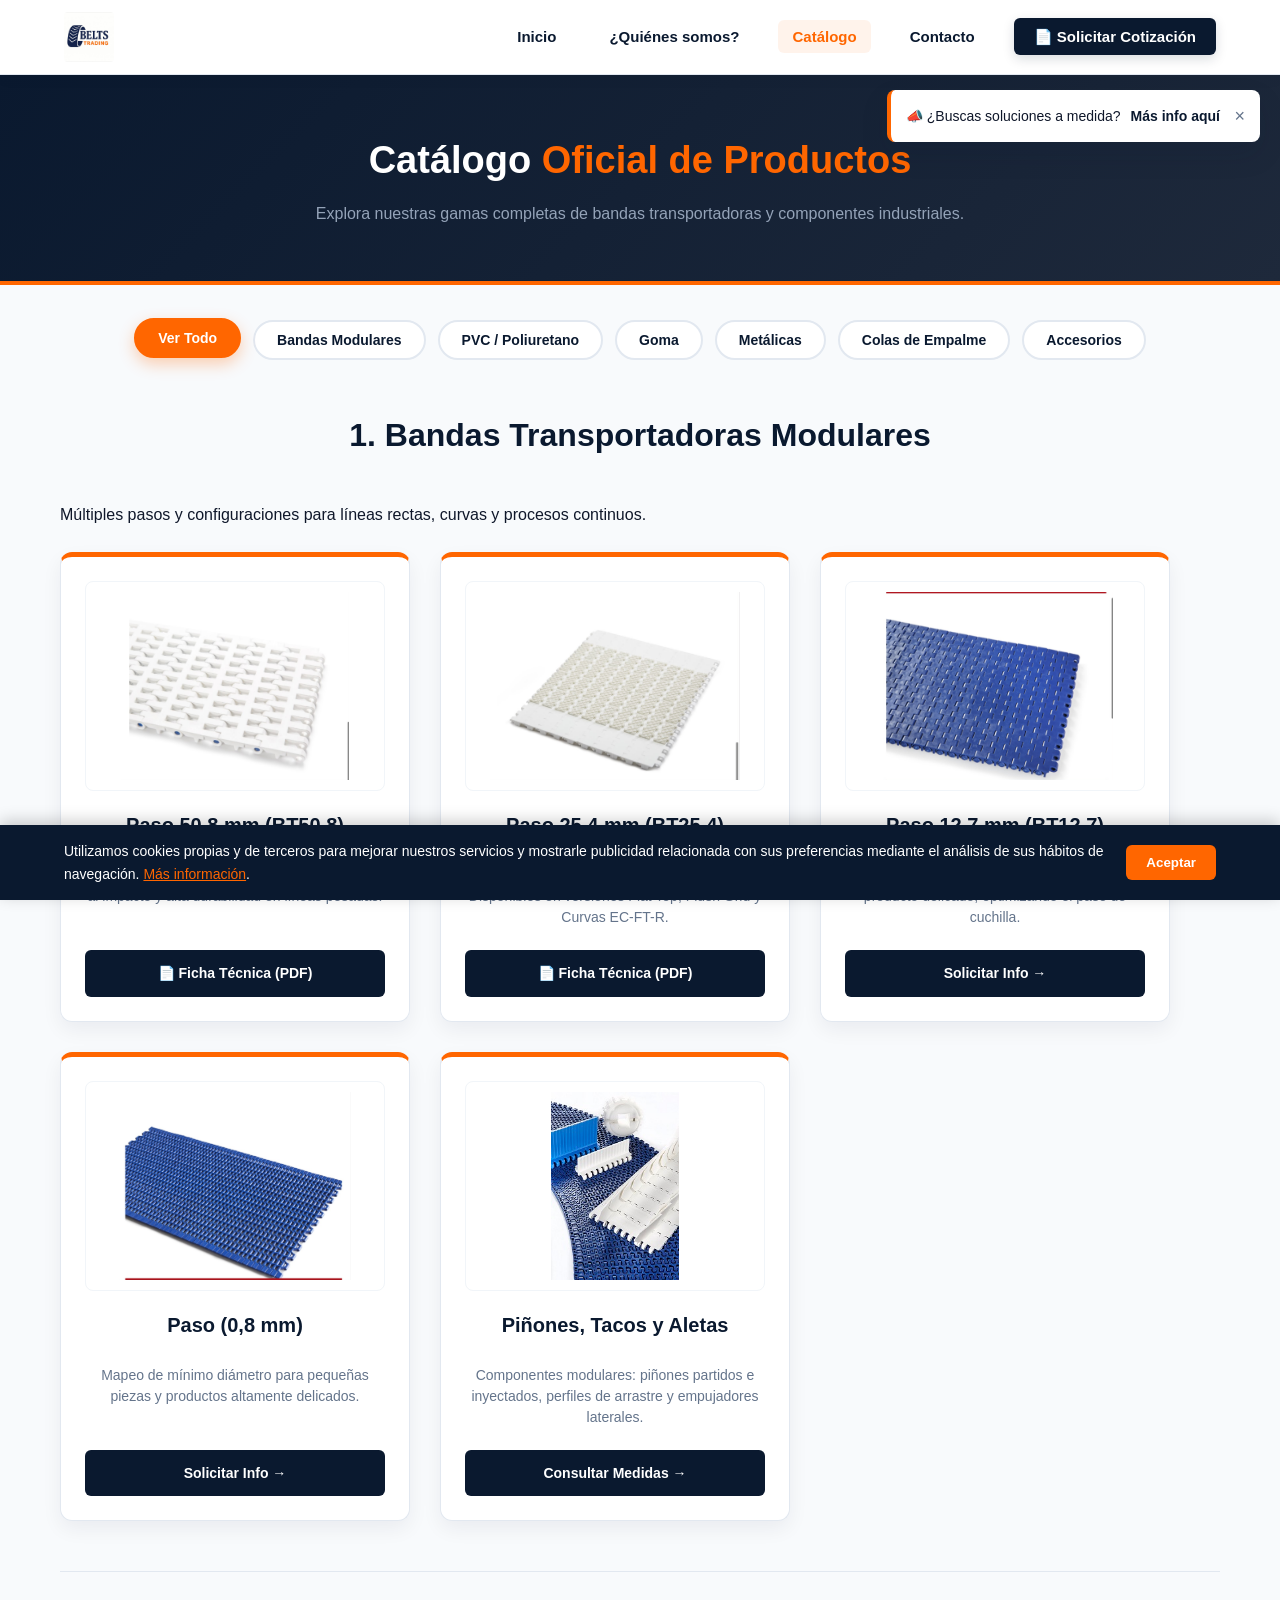
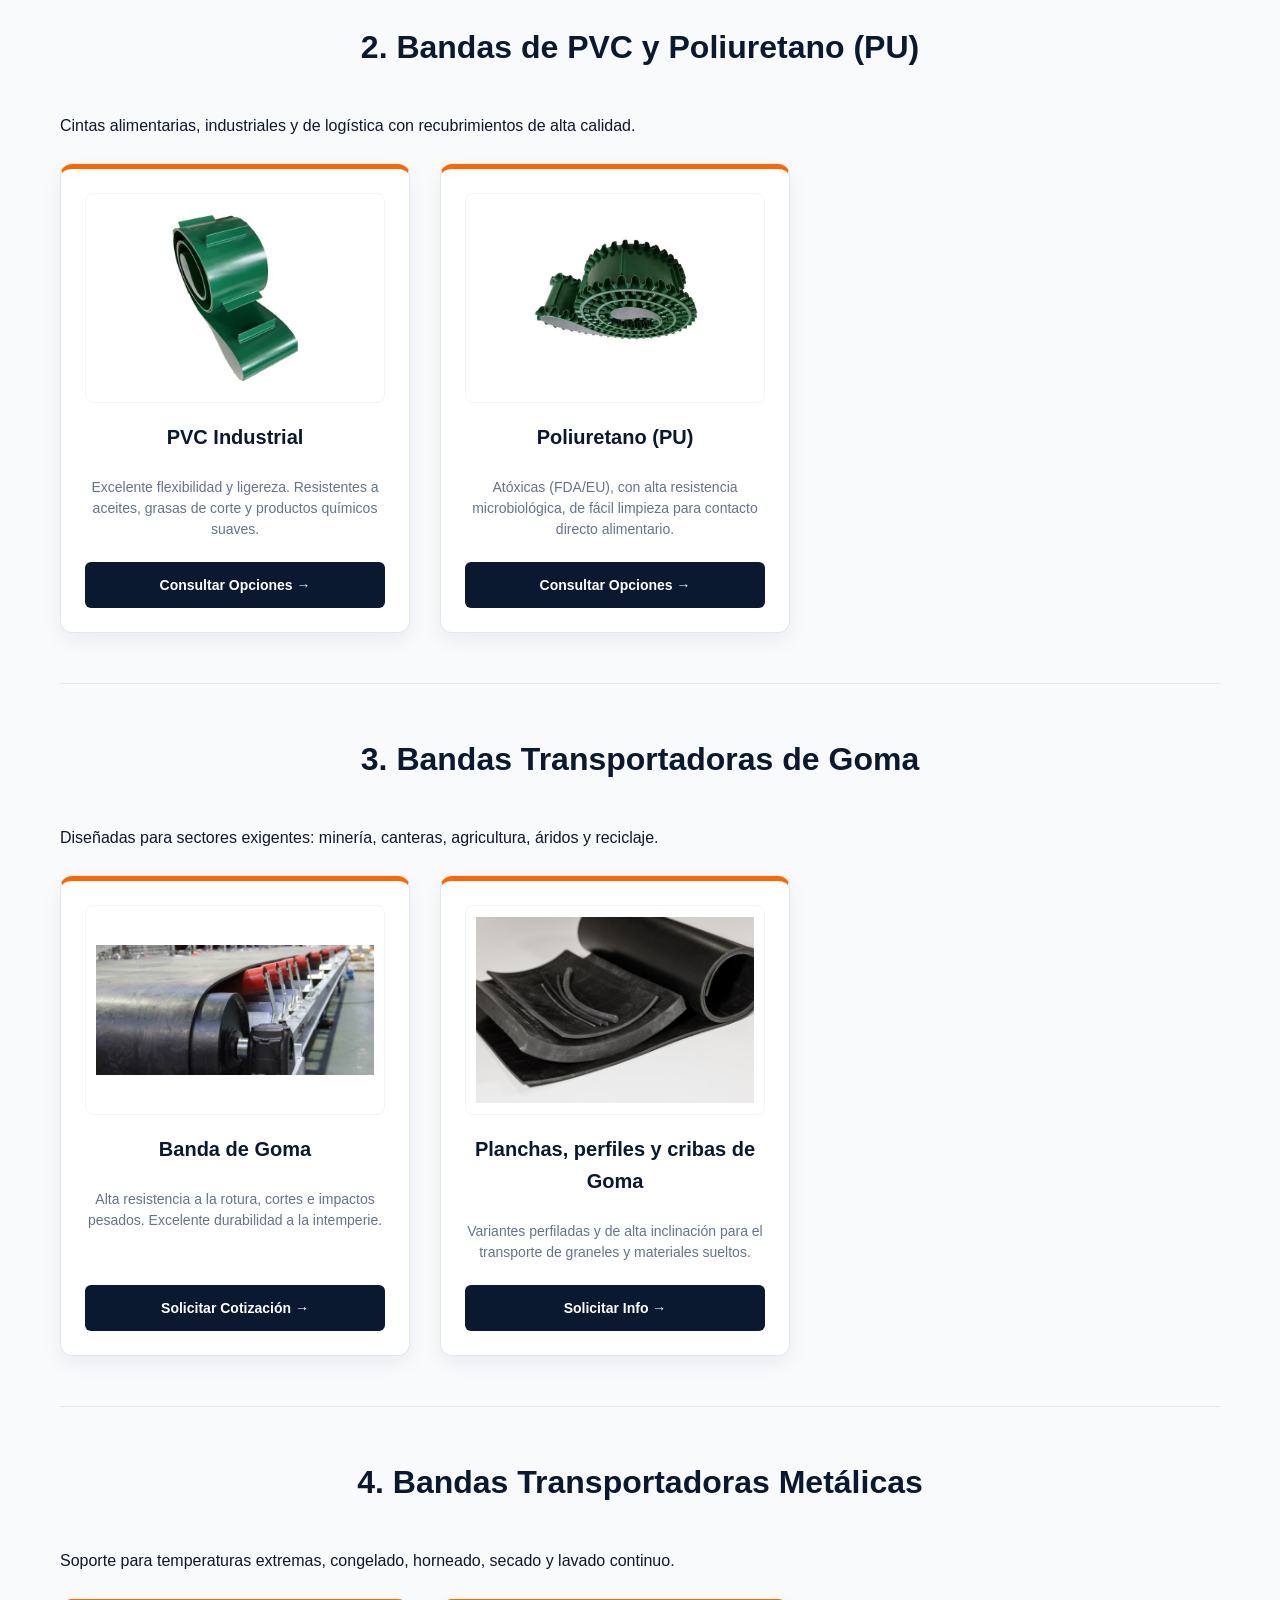
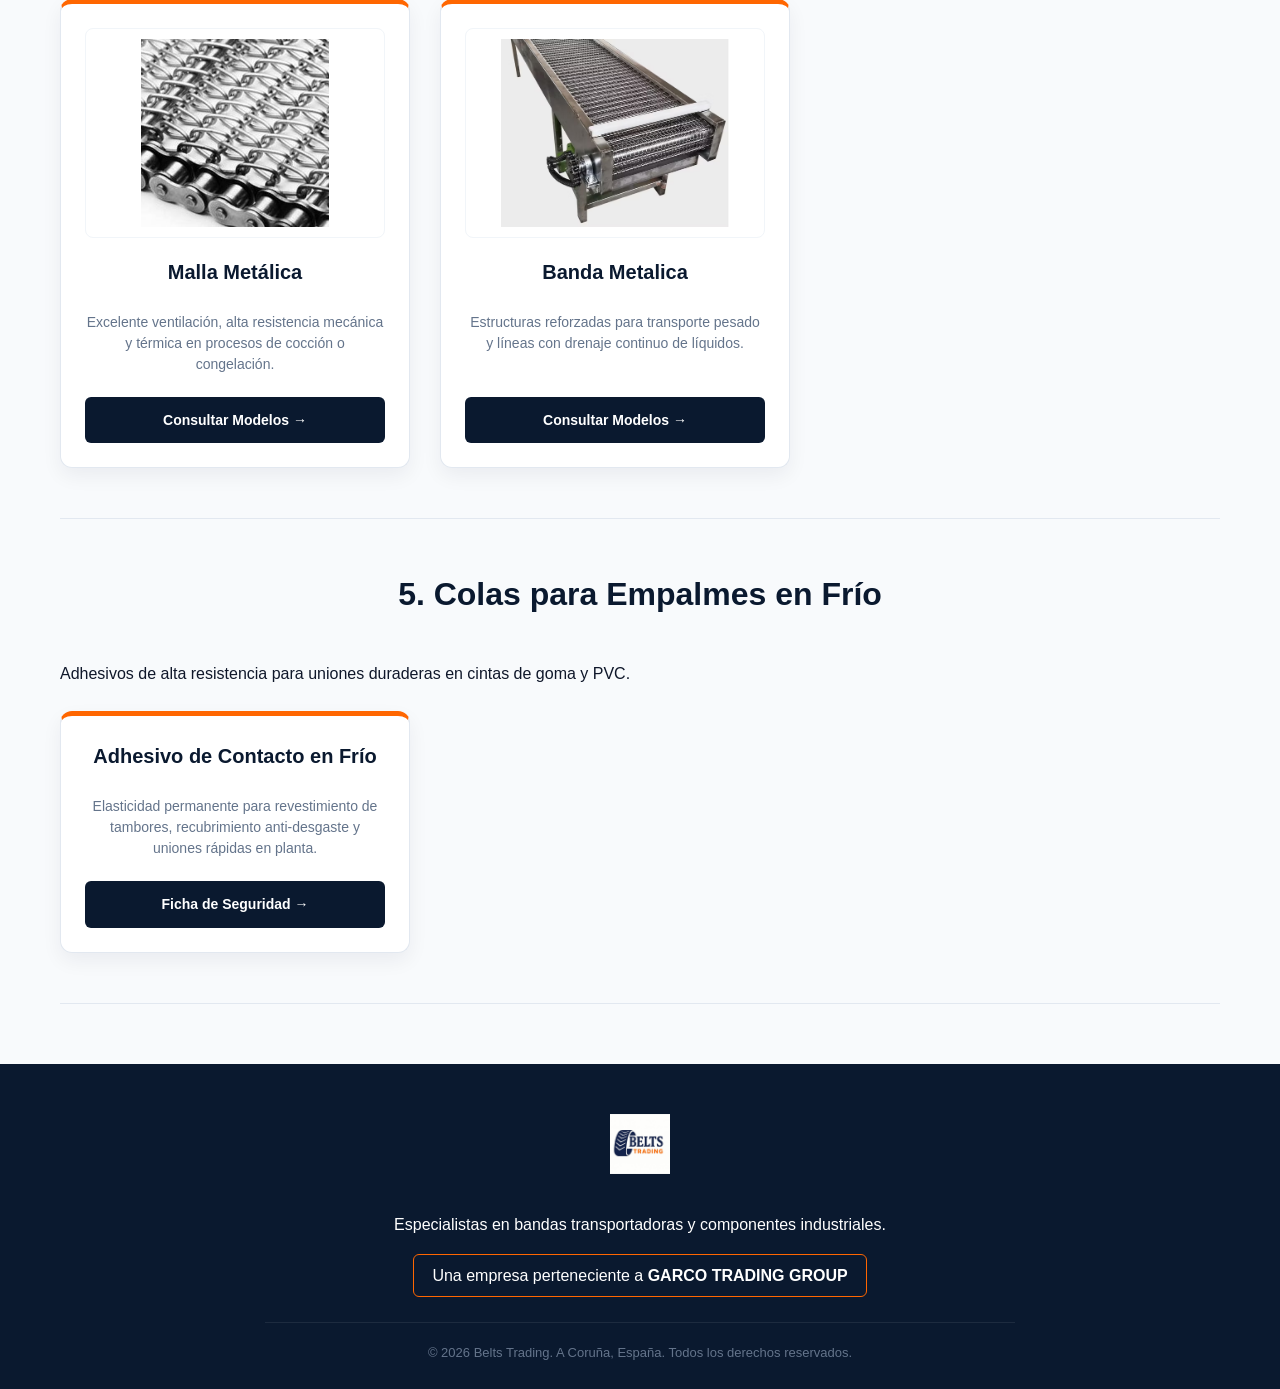
==== commit 0cea8008: "accesorios" ====
--- a/catalogo.html
+++ b/catalogo.html
@@ -339,52 +339,37 @@
 
             <div class="grid-pasos">
                 <div class="tarjeta-categoria">
-                    <div class="contenedor-img-tarjeta">
-                        <img src="images/image (2).jpeg" alt="Adhesivo de Contacto">
-                    </div>
                     <h3>Adhesivo de Contacto en Frío</h3>
                     <p>Elasticidad permanente para revestimiento de tambores, recubrimiento anti-desgaste y uniones rápidas en planta.</p>
                     <a href="contacto.html" class="btn-pdf">Ficha de Seguridad &rarr;</a>
                 </div>
-
-                <div class="tarjeta-categoria">
-                    <div class="contenedor-img-tarjeta">
-                        <img src="images/image (2).png" alt="Primers y Soluciones de Reparación">
-                    </div>
-                    <h3>Primers y Limpiadores</h3>
-                    <p>Soluciones químicas complementarias para la preparación de superficies antes del vulcanizado o pegado.</p>
-                    <a href="contacto.html" class="btn-pdf">Solicitar Info &rarr;</a>
-                </div>
             </div>
             <hr class="separador-catalogo">
         </section>
 
-        <section id="accesorios" class="bloque-catalogo todas accesorios activo">
-            <div class="cabecera-categoria">
-                <h2>6. <span>Accesorios</span> y Protección de Línea</h2>
-                <p>Componentes complementarios para mejorar el rendimiento y vida útil de tus transportadores.</p>
-            </div>
-
-            <div class="grid-pasos">
-                <div class="tarjeta-categoria">
-                    <div class="contenedor-img-tarjeta">
-                        <img src="images/1651144392.jpg" alt="Rascadores y Cunas">
-                    </div>
-                    <h3>Rascadores, Cunas y Limpiadores</h3>
-                    <p>Rascadores primarios/secundarios, cepillos rotativos, cunas de impacto y protectores de rodillo.</p>
-                    <a href="contacto.html" class="btn-pdf">Consultar Disponibilidad &rarr;</a>
-                </div>
-
-                <div class="tarjeta-categoria">
-                    <div class="contenedor-img-tarjeta">
-                        <img src="images/image (3).jpeg" alt="Guiado y Protecciones">
-                    </div>
-                    <h3>Sistemas de Faldillas y Guiado</h3>
-                    <p>Perfiles de estanqueidad, sistemas de faldillas y elementos de protección para evitar fugas de producto.</p>
-                    <a href="contacto.html" class="btn-pdf">Consultar Disponibilidad &rarr;</a>
-                </div>
-            </div>
-        </section>
+        <section id="accesorios" class="bloque-catalogo accesorios">
+    <div class="cabecera-categoria">
+        <h2>6. <span>Accesorios</span> y Protección de Línea</h2>
+        <p>Componentes complementarios para mejorar el rendimiento y vida útil de tus transportadores.</p>
+    </div>
+
+    <div class="caja-lista-accesorios">
+        <ul class="lista-accesorios">
+            <li>Rascadores</li>
+            <li>Cepillos</li>
+            <li>Cunas de impacto</li>
+            <li>Protección de rodillos de retorno</li>
+            <li>Recogedores</li>
+            <li>Detectores de metales e imanes</li>
+            <li>Limpiadores</li>
+            <li>Sistemas de faldillas y guiado</li>
+        </ul>
+
+        <div style="text-align: center; margin-top: 20px;">
+            <a href="contacto.html" class="btn-pdf">Consultar Disponibilidad &rarr;</a>
+        </div>
+    </div>
+</section>
 
     </main>
 
--- a/styles.css
+++ b/styles.css
@@ -1149,4 +1149,42 @@
         right: 10px;
         left: 10px;
     }
+}
+/* Caja única en formato lista para Accesorios */
+.caja-lista-accesorios {
+    background: #ffffff;
+    border: 1px solid #e2e8f0;
+    border-top: 5px solid #ff6600;
+    border-radius: 12px;
+    padding: 30px 35px;
+    box-shadow: 0 8px 20px rgba(10, 25, 47, 0.06);
+    max-width: 800px;
+    margin: 25px auto 0 auto;
+}
+
+.lista-accesorios {
+    list-style: none;
+    margin: 0;
+    padding: 0;
+}
+
+.lista-accesorios li {
+    display: flex;
+    align-items: center;
+    gap: 14px;
+    padding: 14px 0;
+    border-bottom: 1px solid #f1f5f9;
+    color: #0a192f;
+    font-size: 15px;
+    font-weight: 600;
+}
+
+.lista-accesorios li:last-child {
+    border-bottom: none;
+}
+
+.lista-accesorios li::before {
+    content: "●";
+    color: #ff6600;
+    font-size: 12px;
 }
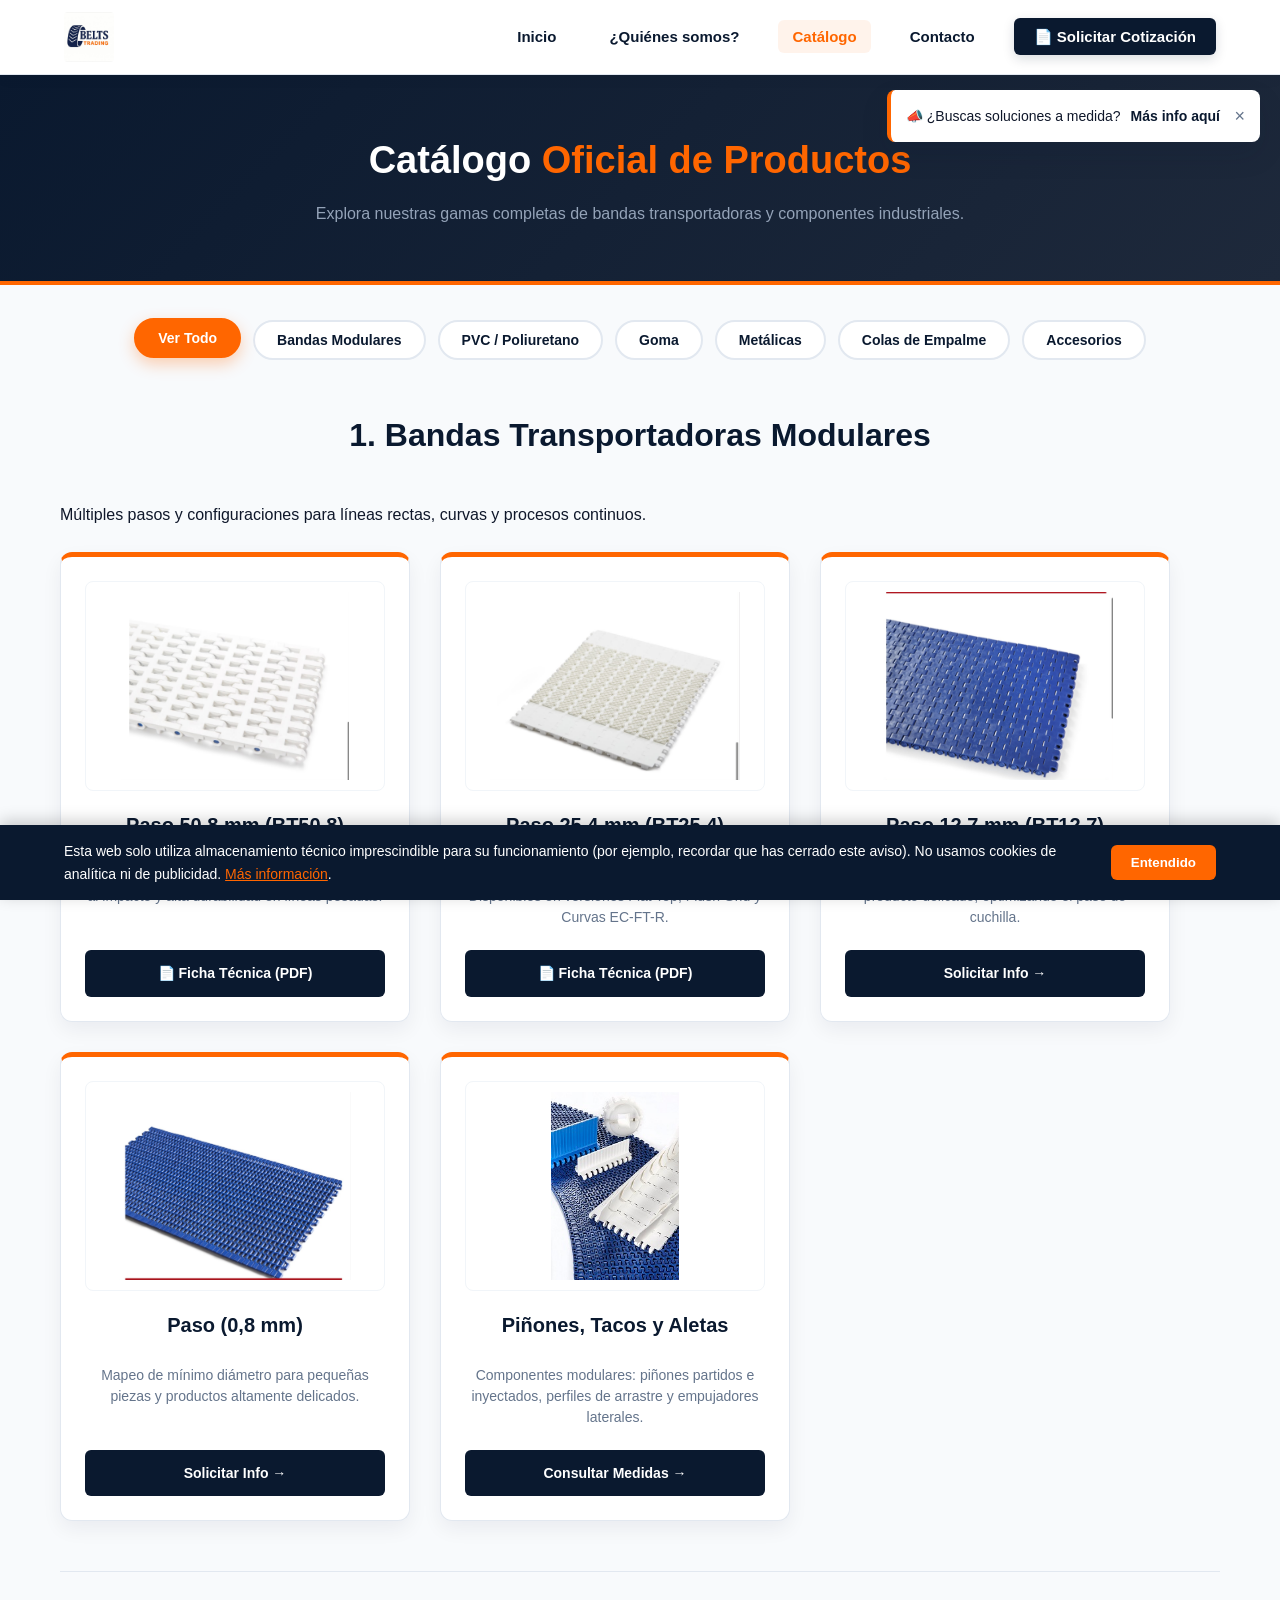
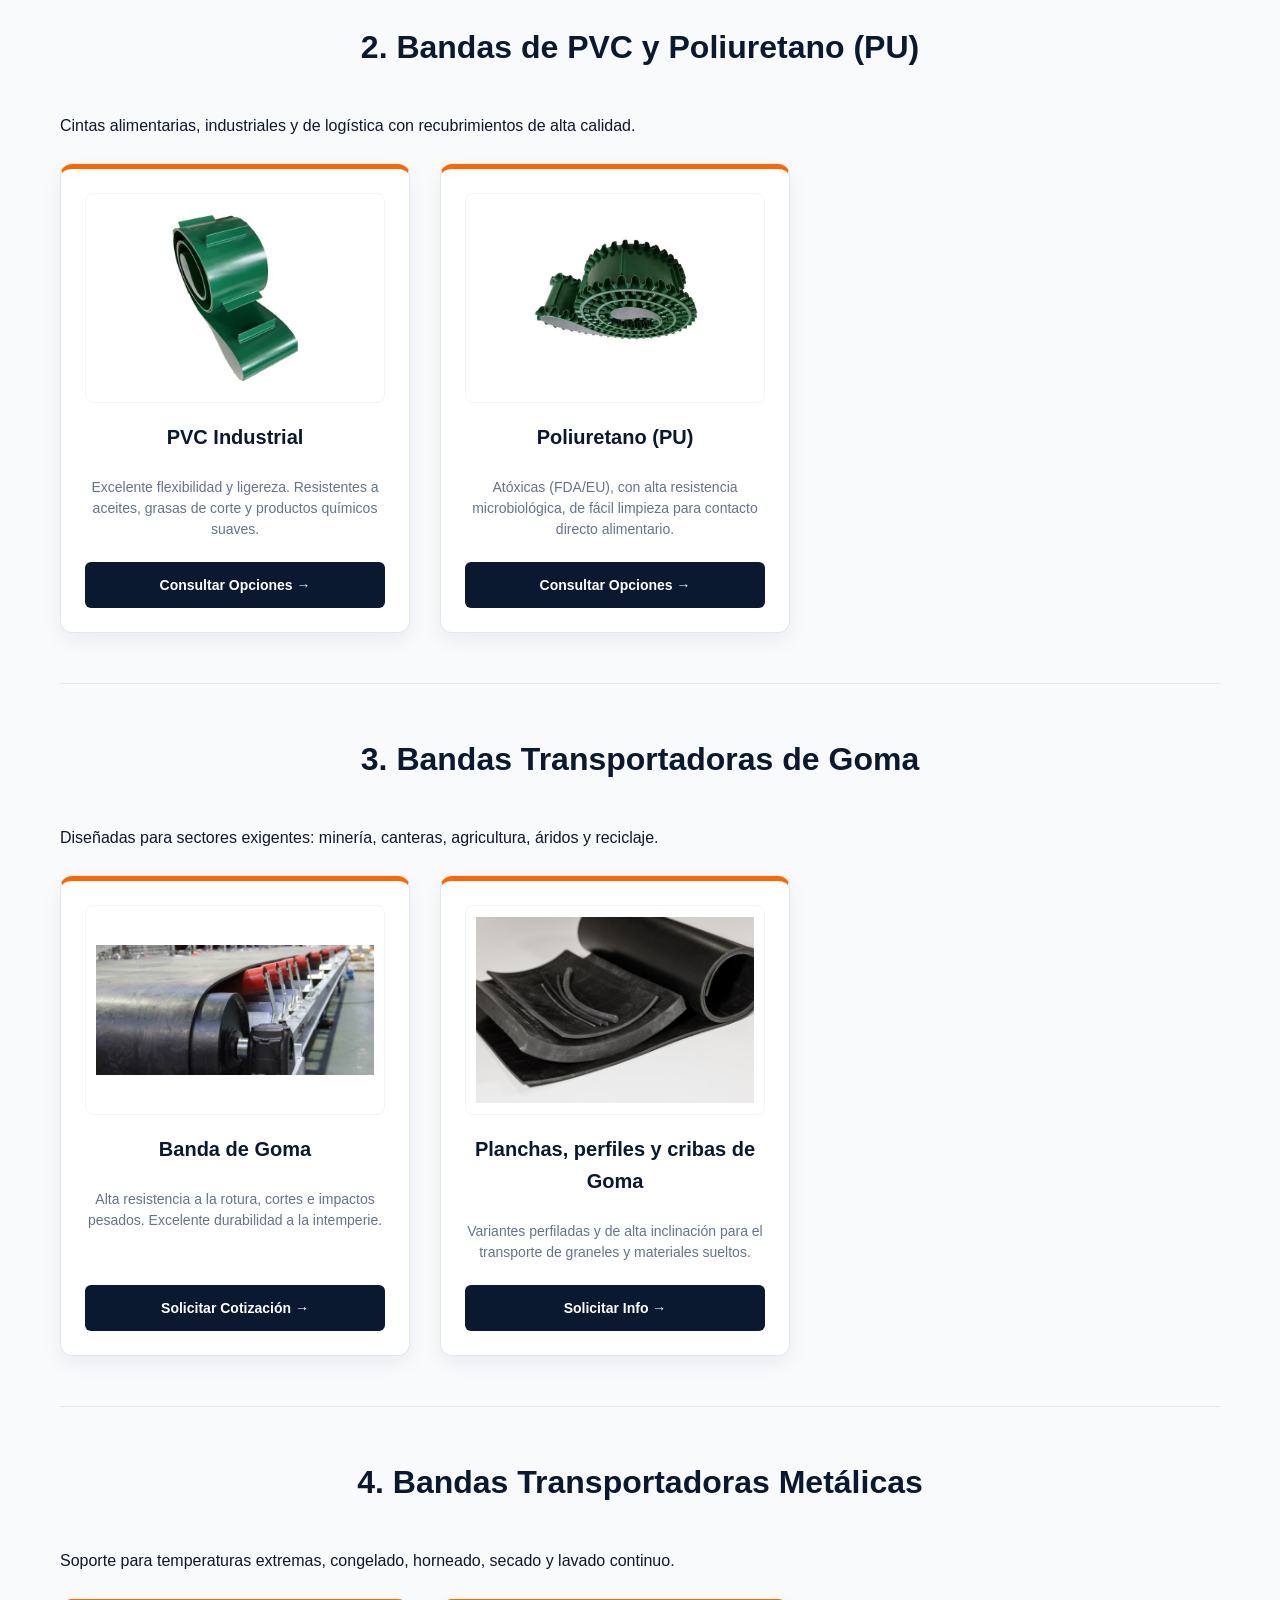
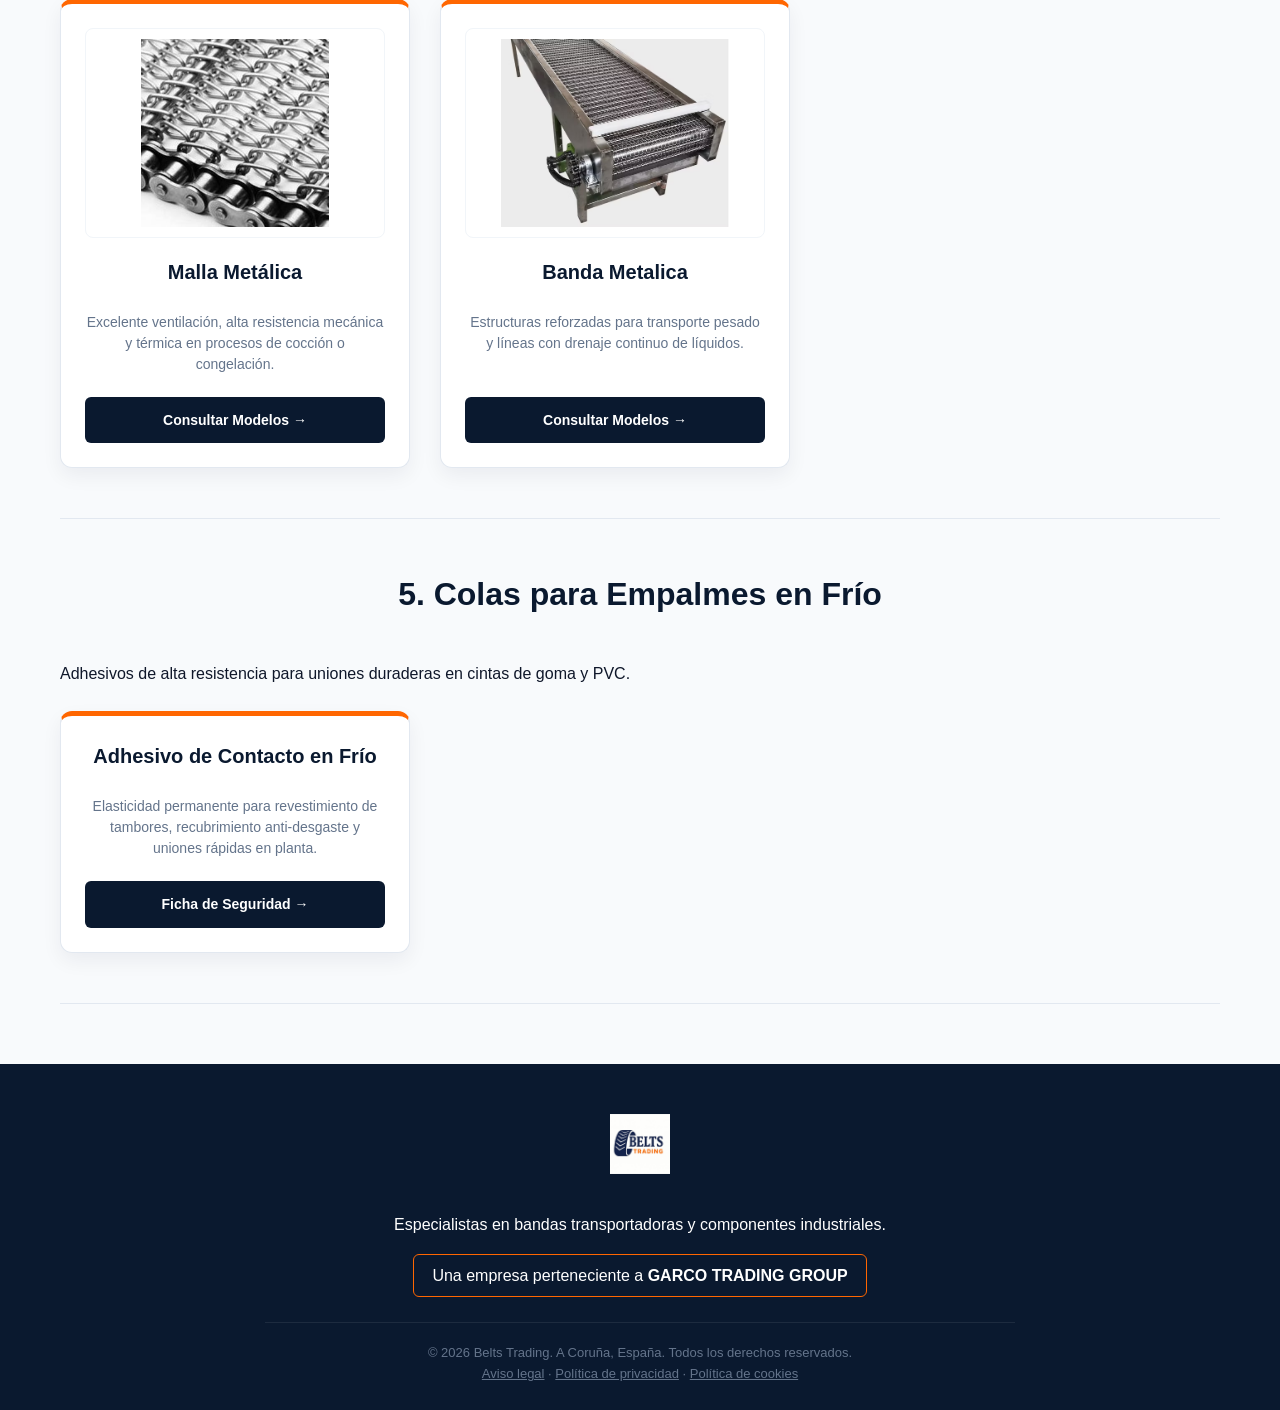
==== commit f2672415: "politica cookies" ====
--- a/catalogo.html
+++ b/catalogo.html
@@ -5,6 +5,7 @@
     <meta name="viewport" content="width=device-width, initial-scale=1.0">
     <title>Catálogo Oficial | Belts Trading</title>
     <link rel="stylesheet" href="styles.css">
+    <script src="cookies.js" defer></script>
     <style>
         /* ==============================================
            ESTILOS EXCLUSIVOS DEL CATÁLOGO CORPORATIVO
@@ -409,6 +410,8 @@
             </div>
             <div class="footer-legal">
                 &copy; 2026 Belts Trading. A Coruña, España. Todos los derechos reservados.
+                <br>
+                <a href="aviso-legal.html">Aviso legal</a> &middot; <a href="politica-privacidad.html">Política de privacidad</a> &middot; <a href="politica-cookies.html">Política de cookies</a>
             </div>
         </div>
     </footer>
--- a/styles.css
+++ b/styles.css
@@ -1187,4 +1187,21 @@
     content: "●";
     color: #ff6600;
     font-size: 12px;
-}+}
+
+/* ==============================================
+   LEGAL: enlaces de footer, casilla de privacidad, páginas legales
+   ============================================== */
+.footer-legal a { color: inherit; text-decoration: underline; }
+.footer-legal a:hover { opacity: 0.8; }
+.grupo-check { display: flex; align-items: flex-start; gap: 10px; margin: 15px 0 10px; }
+.grupo-check input { margin-top: 4px; width: auto; }
+.grupo-check label { font-size: 14px; line-height: 1.4; }
+.info-basica { font-size: 12px; line-height: 1.5; color: #555; margin: 0 0 18px; }
+.aviso-cookies .acciones-cookies { display: flex; gap: 10px; align-items: center; }
+.texto-legal { max-width: 900px; margin: 50px auto; padding: 0 20px; line-height: 1.7; }
+.texto-legal h2 { margin-top: 32px; color: var(--azul-primario); }
+.texto-legal table { width: 100%; border-collapse: collapse; margin: 15px 0; font-size: 14px; display: block; overflow-x: auto; }
+.texto-legal th, .texto-legal td { border: 1px solid #ccc; padding: 8px 10px; text-align: left; vertical-align: top; }
+.texto-legal th { background: #f0f3f7; }
+.completar { background: #fff3a8; padding: 0 3px; }
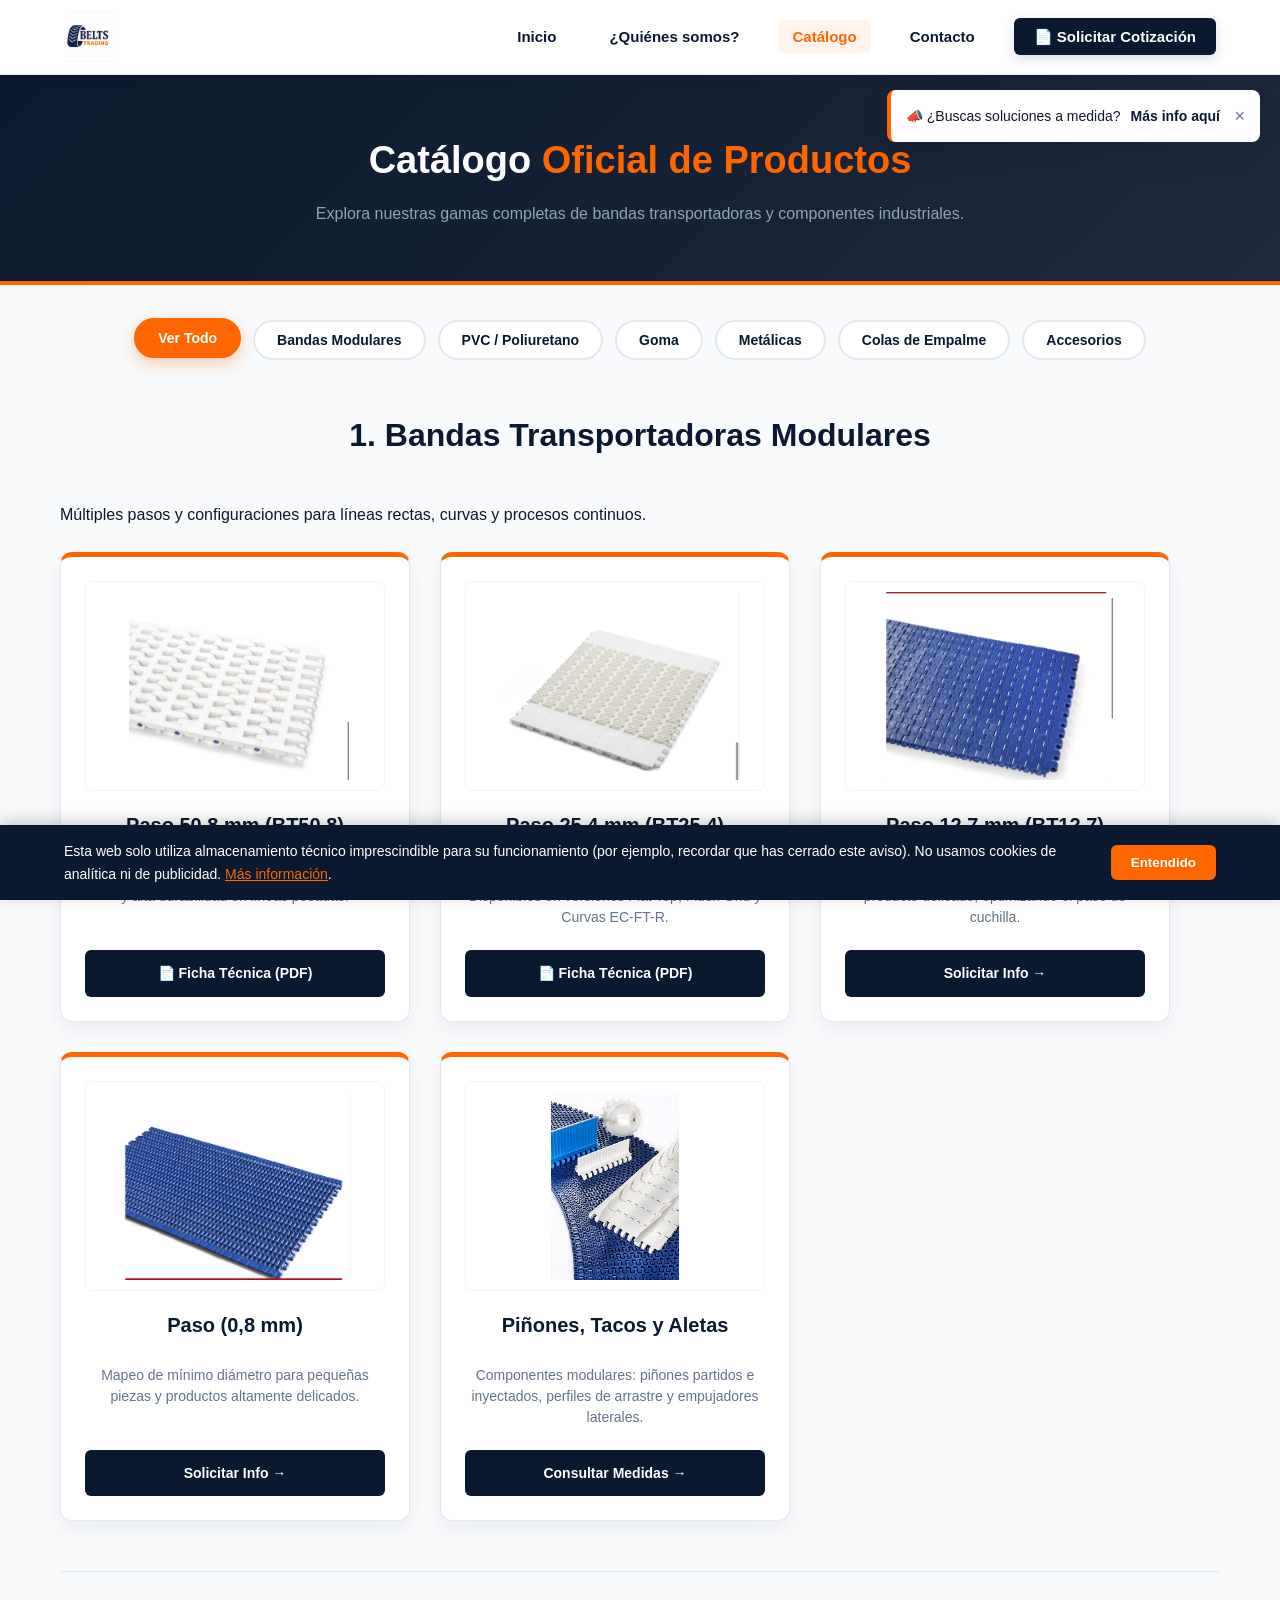
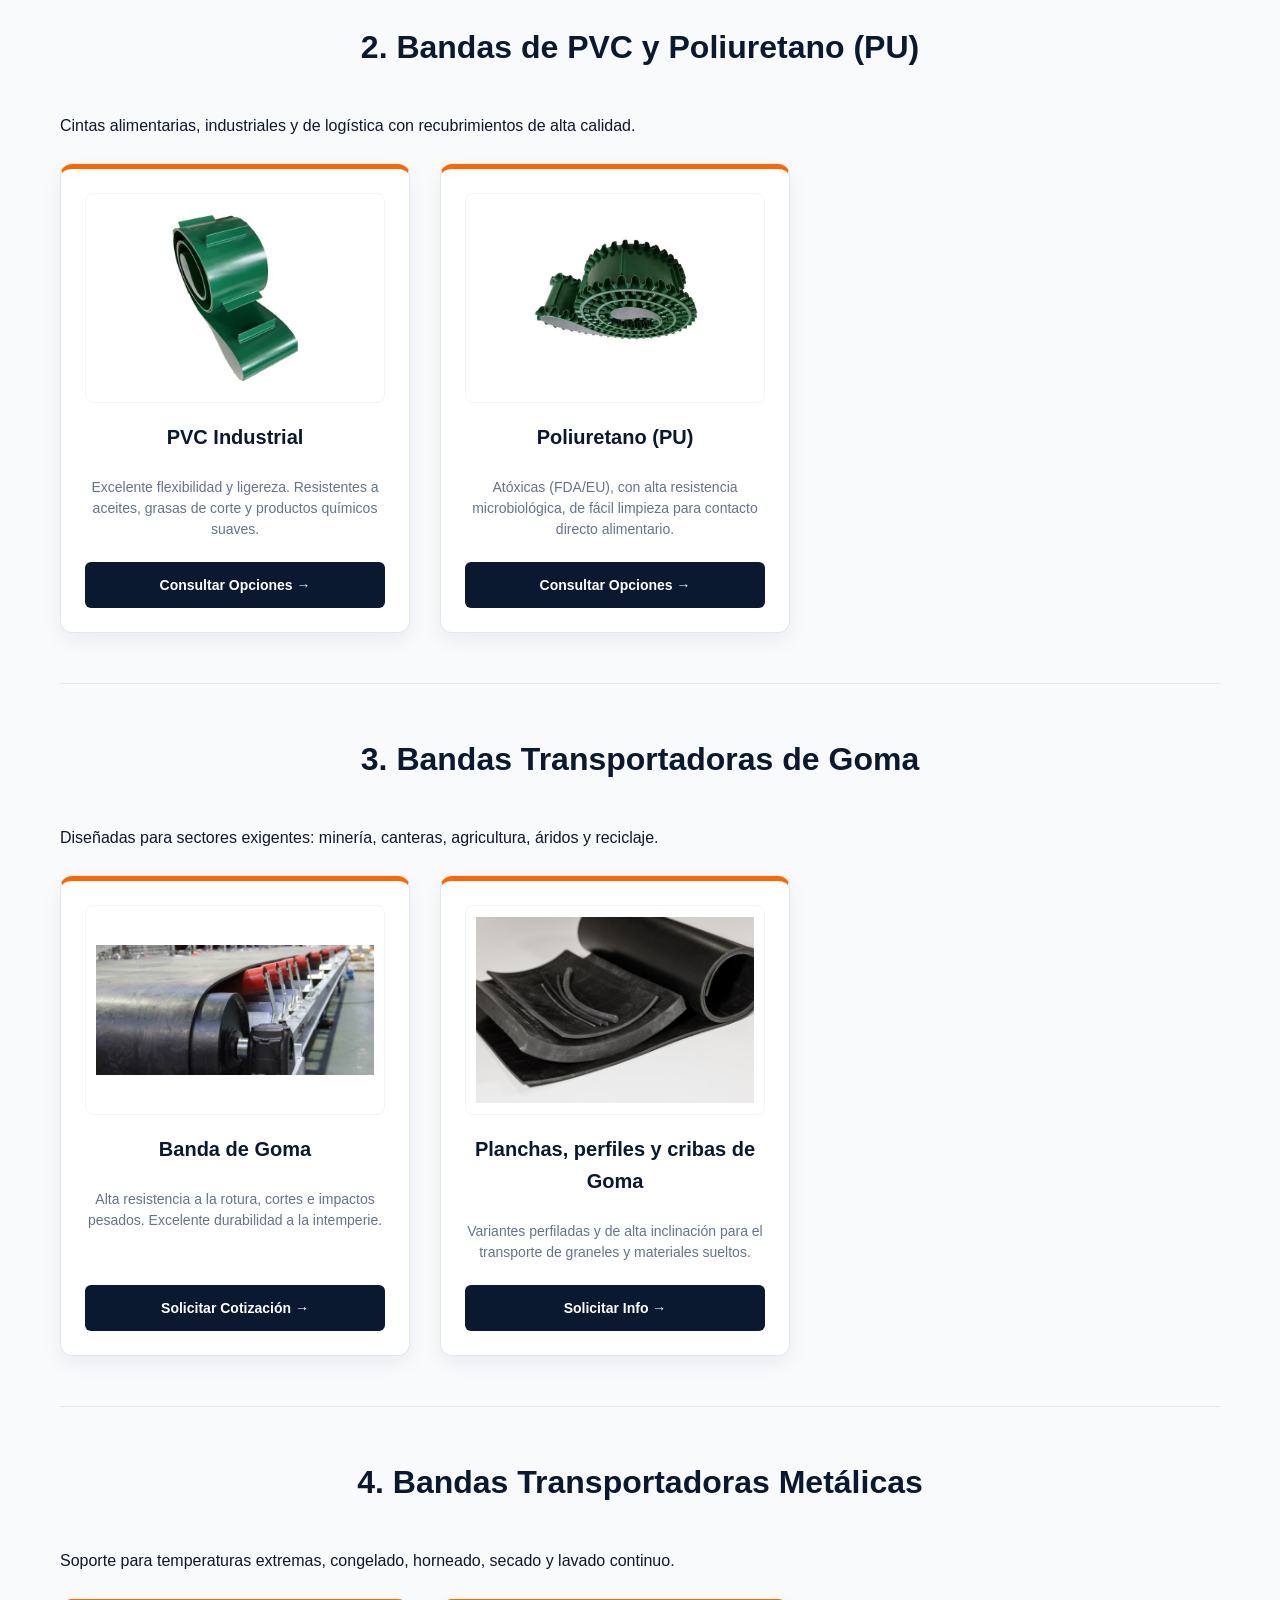
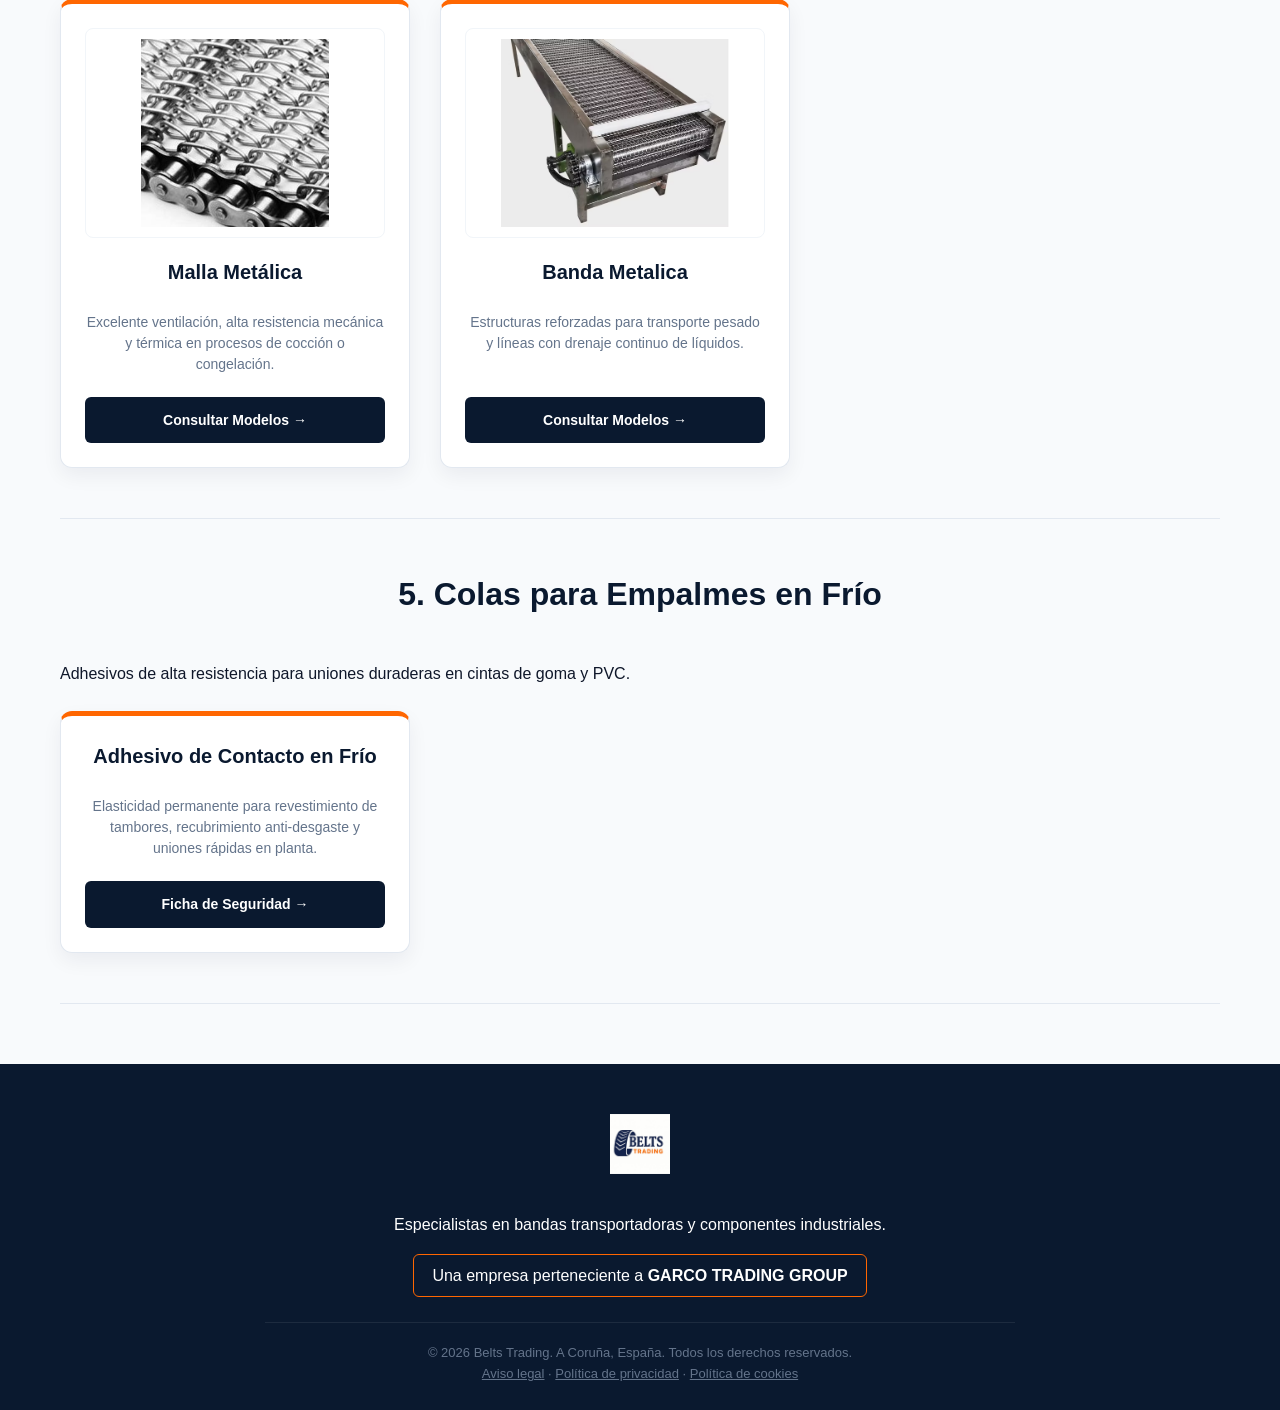
==== commit eecc23d8: "politica cookies" ====
--- a/catalogo.html
+++ b/catalogo.html
@@ -205,7 +205,7 @@
                         <img src="images/paso508.jpeg" alt="Paso 50,8 mm">
                     </div>
                     <h3>Paso 50,8 mm (BT50,8)</h3>
-                    <p>Rectas de gran capacidad de carga, resistencia al impacto y alta durabilidad en líneas pesadas.</p>
+                    <p>Gran capacidad de carga, resistencia al impacto y alta durabilidad en líneas pesadas.</p>
                     <a href="pdf/BANDAS MODULARES RECTAS.pdf" target="_blank" class="btn-pdf">📄 Ficha Técnica (PDF)</a>
                 </div>
 
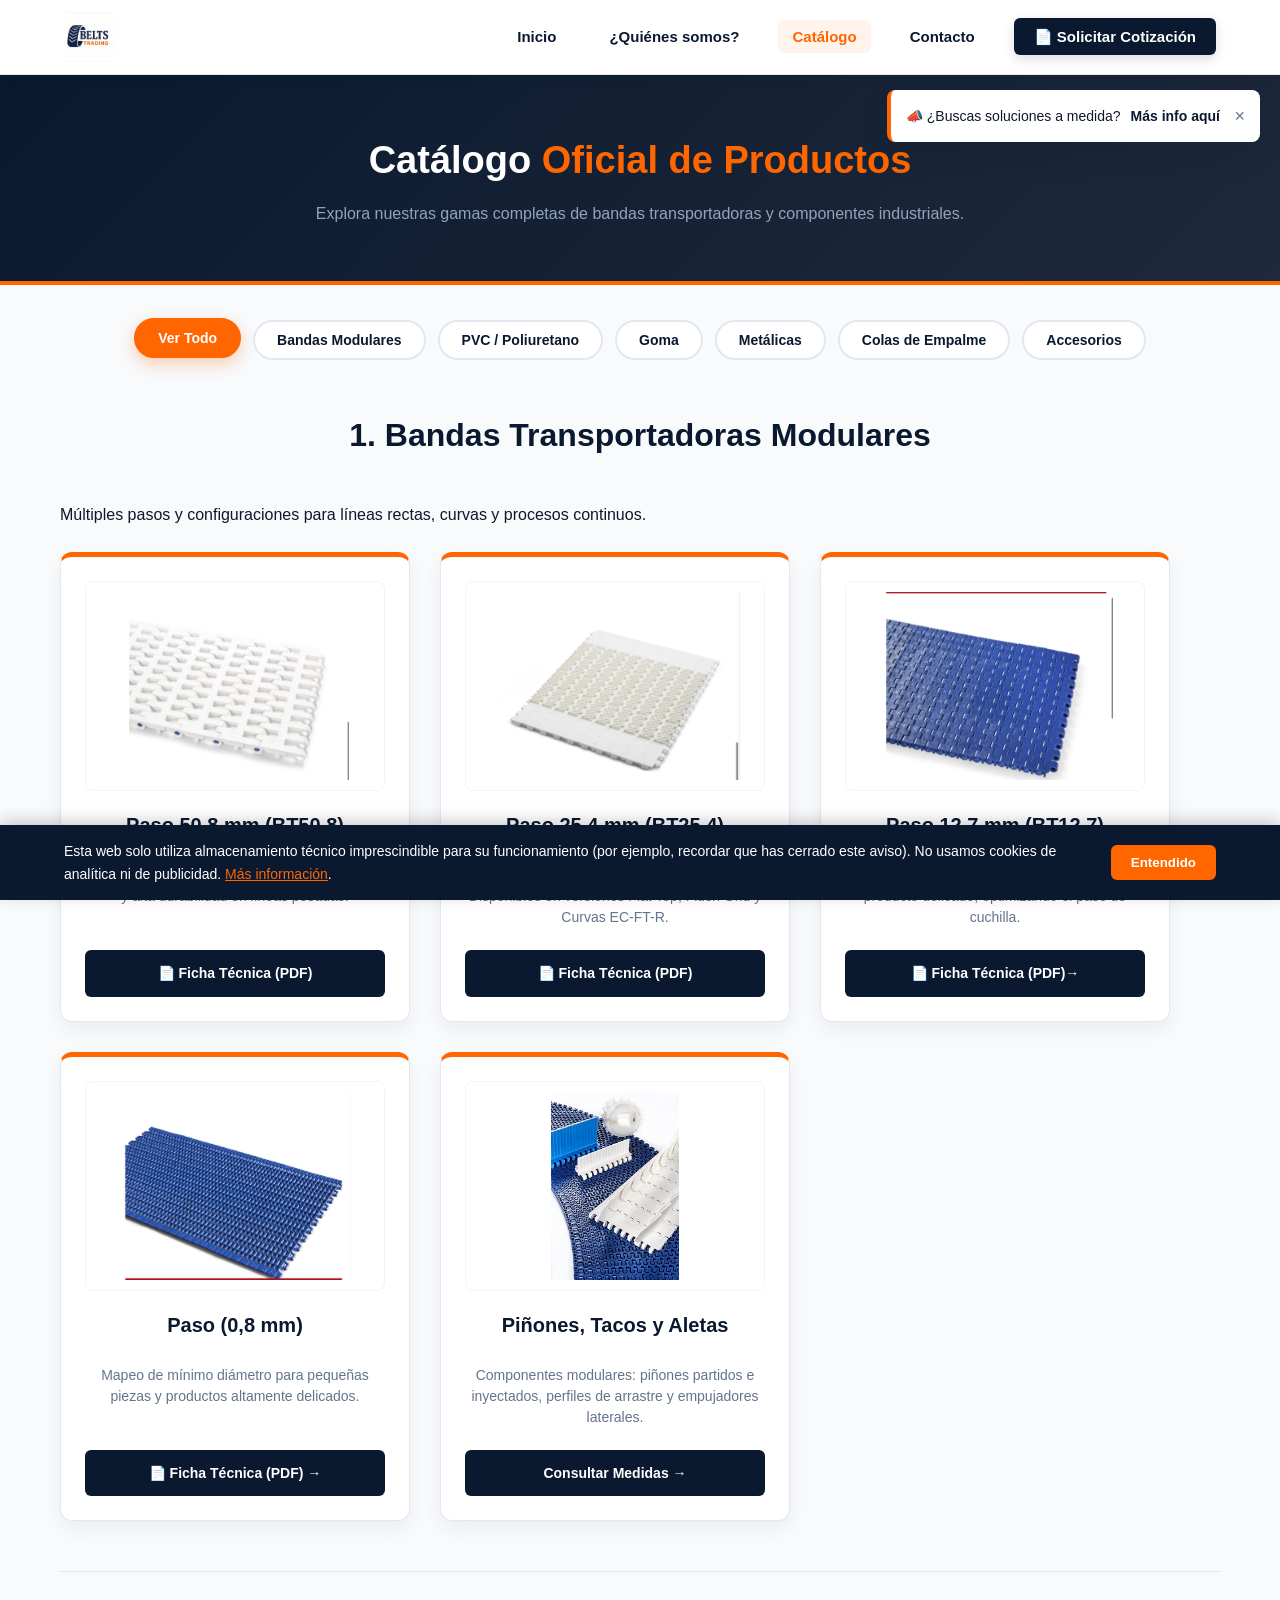
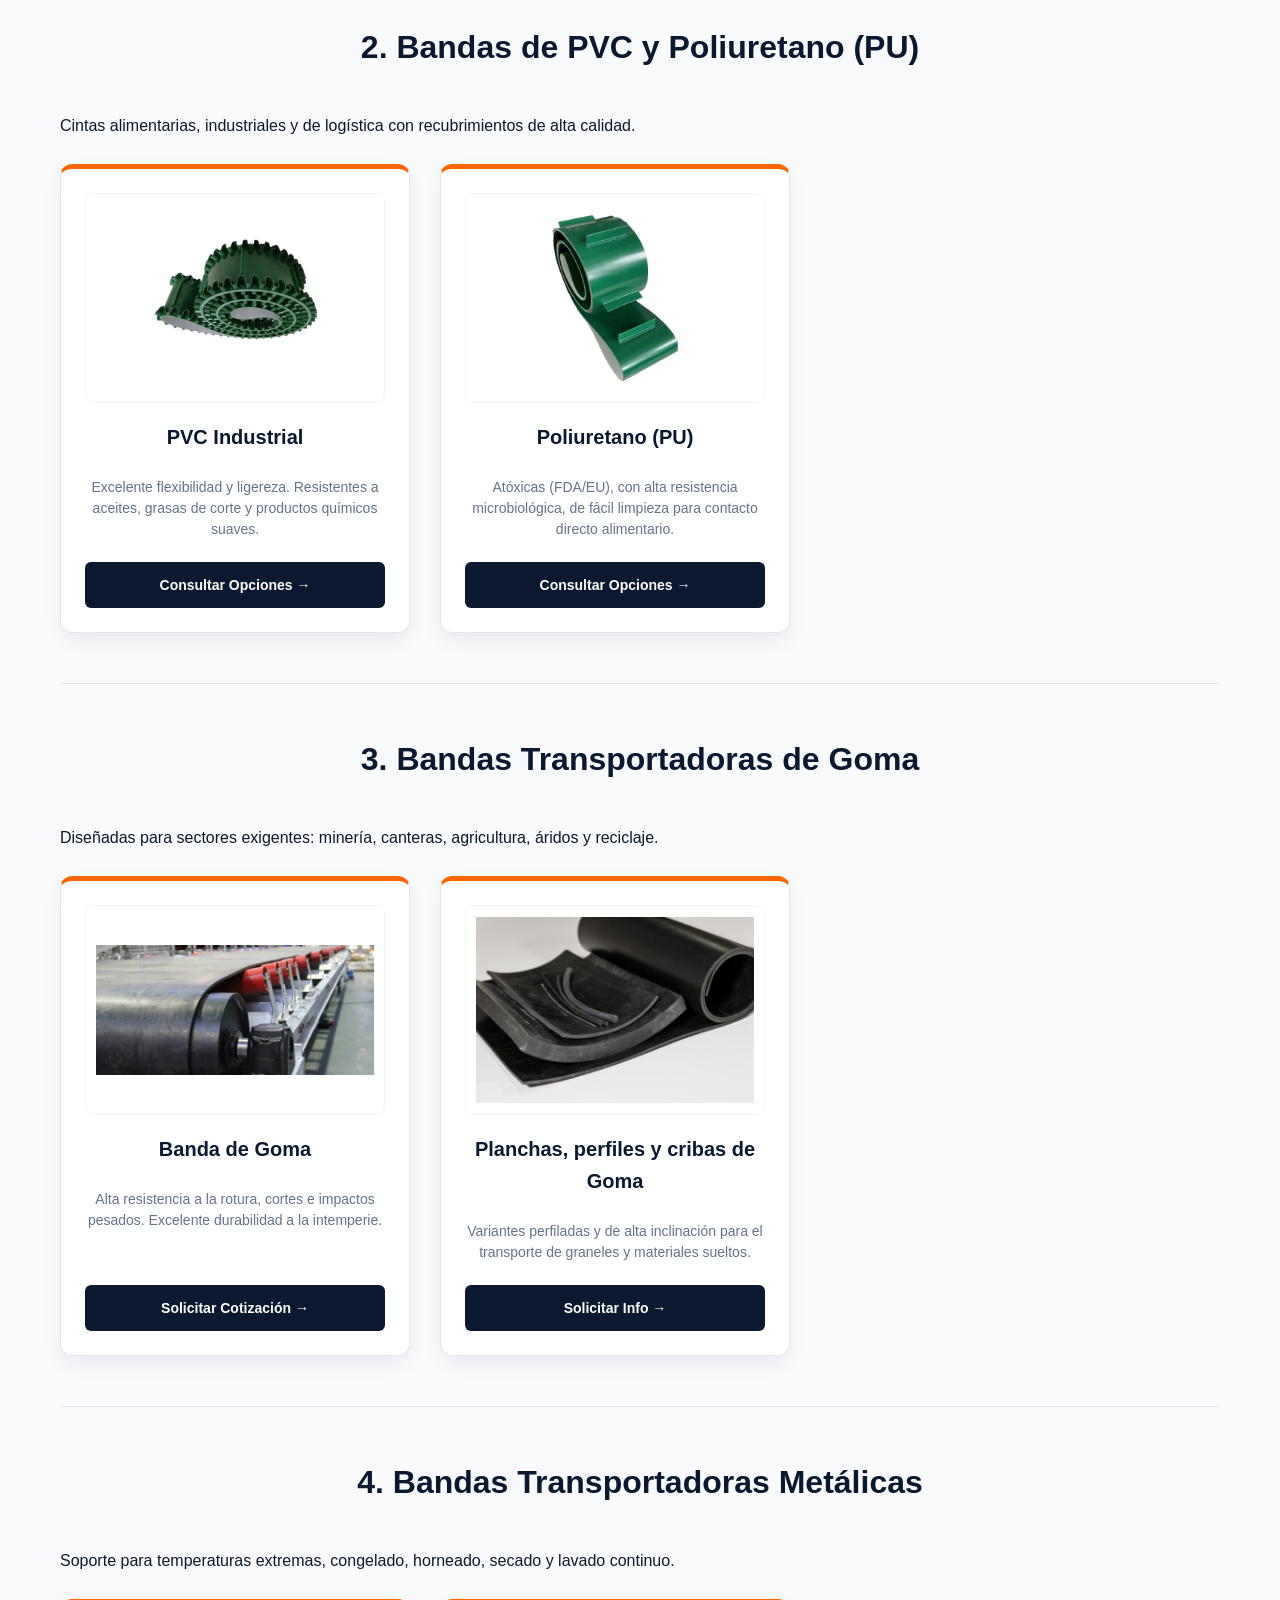
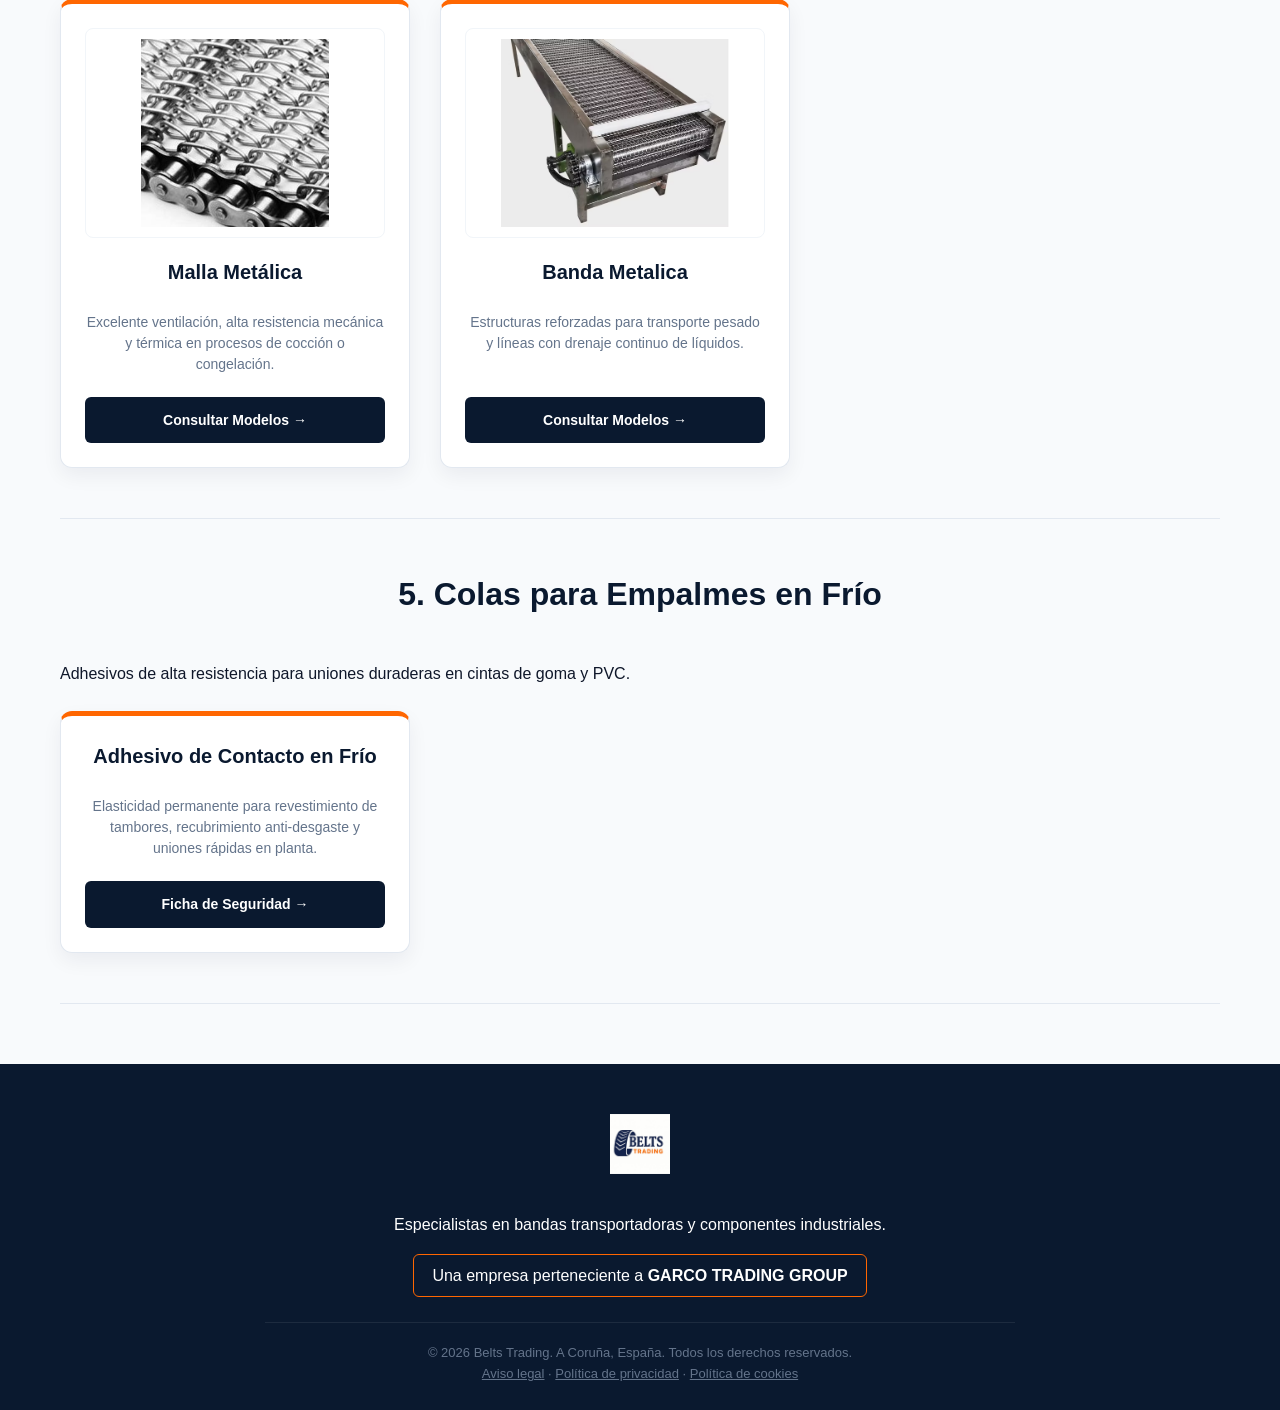
==== commit d943cda4: "politica cookies" ====
--- a/catalogo.html
+++ b/catalogo.html
@@ -206,7 +206,7 @@
                     </div>
                     <h3>Paso 50,8 mm (BT50,8)</h3>
                     <p>Gran capacidad de carga, resistencia al impacto y alta durabilidad en líneas pesadas.</p>
-                    <a href="pdf/BANDAS MODULARES RECTAS.pdf" target="_blank" class="btn-pdf">📄 Ficha Técnica (PDF)</a>
+                    <a href="pdf/CATALOGO BANDAS MODULARES BT50,8.pdf" target="_blank" class="btn-pdf">📄 Ficha Técnica (PDF)</a>
                 </div>
 
                 <div class="tarjeta-categoria">
@@ -215,7 +215,7 @@
                     </div>
                     <h3>Paso 25,4 mm (BT25,4)</h3>
                     <p>Soluciones curvas y rectas versátiles. Disponibles en versiones Flat Top, Flush Grid y Curvas EC-FT-R.</p>
-                    <a href="pdf/CATALOGO BANDAS MODULARES CURVAS.pdf" target="_blank" class="btn-pdf">📄 Ficha Técnica (PDF)</a>
+                    <a href="pdf/CATALOGO BANDAS MODULARES BT25,4.pdf" target="_blank" class="btn-pdf">📄 Ficha Técnica (PDF)</a>
                 </div>
 
                 <div class="tarjeta-categoria">
@@ -224,7 +224,7 @@
                     </div>
                     <h3>Paso 12,7 mm (BT12,7)</h3>
                     <p>Diseñadas para transferencias reducidas de producto delicado, optimizando el paso de cuchilla.</p>
-                    <a href="contacto.html" class="btn-pdf">Solicitar Info &rarr;</a>
+                    <a href="pdf/CATALOGO BANDAS MODULARES BT12,7.pdf" class="btn-pdf"> 📄 Ficha Técnica (PDF)&rarr;</a>
                 </div>
 
                 <div class="tarjeta-categoria">
@@ -233,7 +233,7 @@
                     </div>
                     <h3>Paso (0,8 mm)</h3>
                     <p>Mapeo de mínimo diámetro para pequeñas piezas y productos altamente delicados.</p>
-                    <a href="contacto.html" class="btn-pdf">Solicitar Info &rarr;</a>
+                    <a href="pdf/CATALOGO BANDAS MODULARES BT0,8.pdf" class="btn-pdf">📄 Ficha Técnica (PDF) &rarr;</a>
                 </div>
 
                 <div class="tarjeta-categoria">
@@ -257,7 +257,7 @@
             <div class="grid-pasos">
                 <div class="tarjeta-categoria">
                     <div class="contenedor-img-tarjeta">
-                        <img src="images/image (2).jpeg" alt="Bandas de PVC">
+                        <img src="images/image (1).jpeg" alt="Bandas de PVC">
                     </div>
                     <h3>PVC Industrial</h3>
                     <p>Excelente flexibilidad y ligereza. Resistentes a aceites, grasas de corte y productos químicos suaves.</p>
@@ -266,7 +266,7 @@
 
                 <div class="tarjeta-categoria">
                     <div class="contenedor-img-tarjeta">
-                        <img src="images/image (1).jpeg" alt="Bandas de Poliuretano">
+                        <img src="images/image (2).jpeg" alt="Bandas de Poliuretano">
                     </div>
                     <h3> Poliuretano (PU)</h3>
                     <p>Atóxicas (FDA/EU), con alta resistencia microbiológica, de fácil limpieza para contacto directo alimentario.</p>
